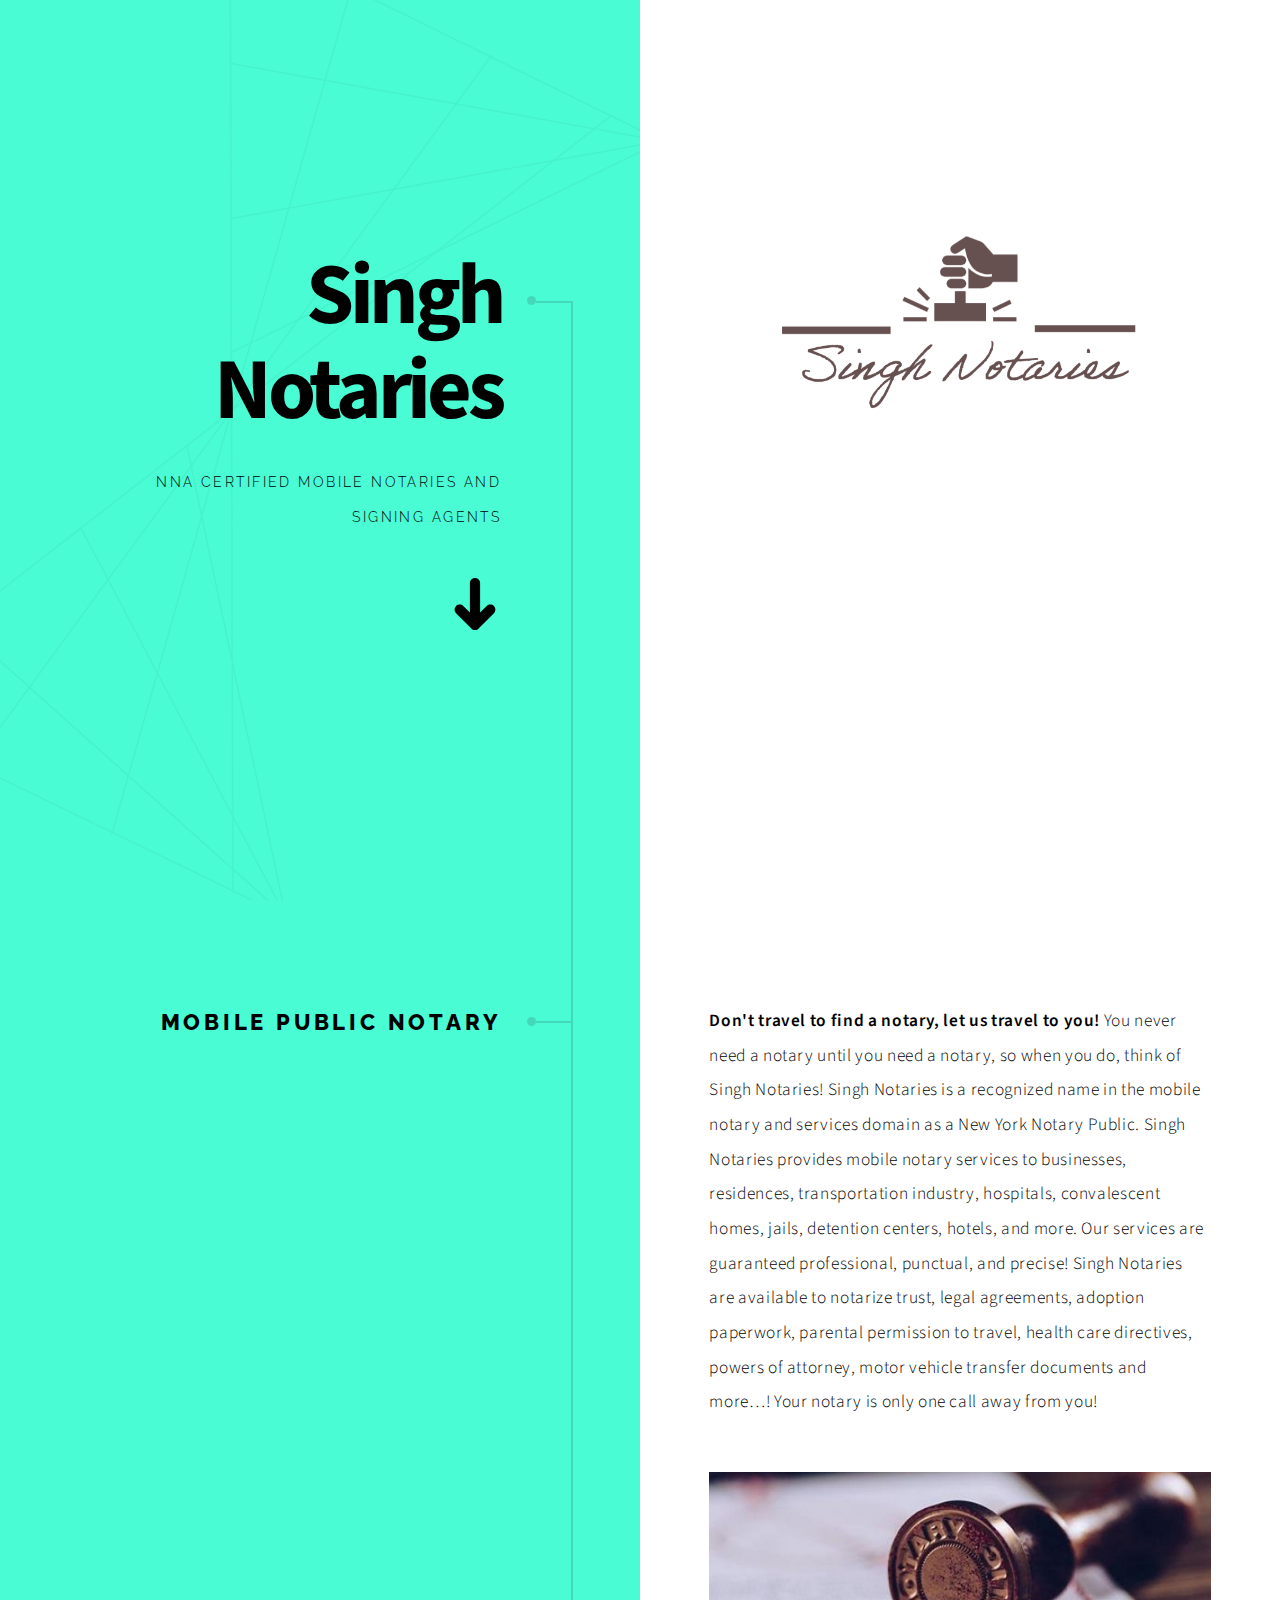
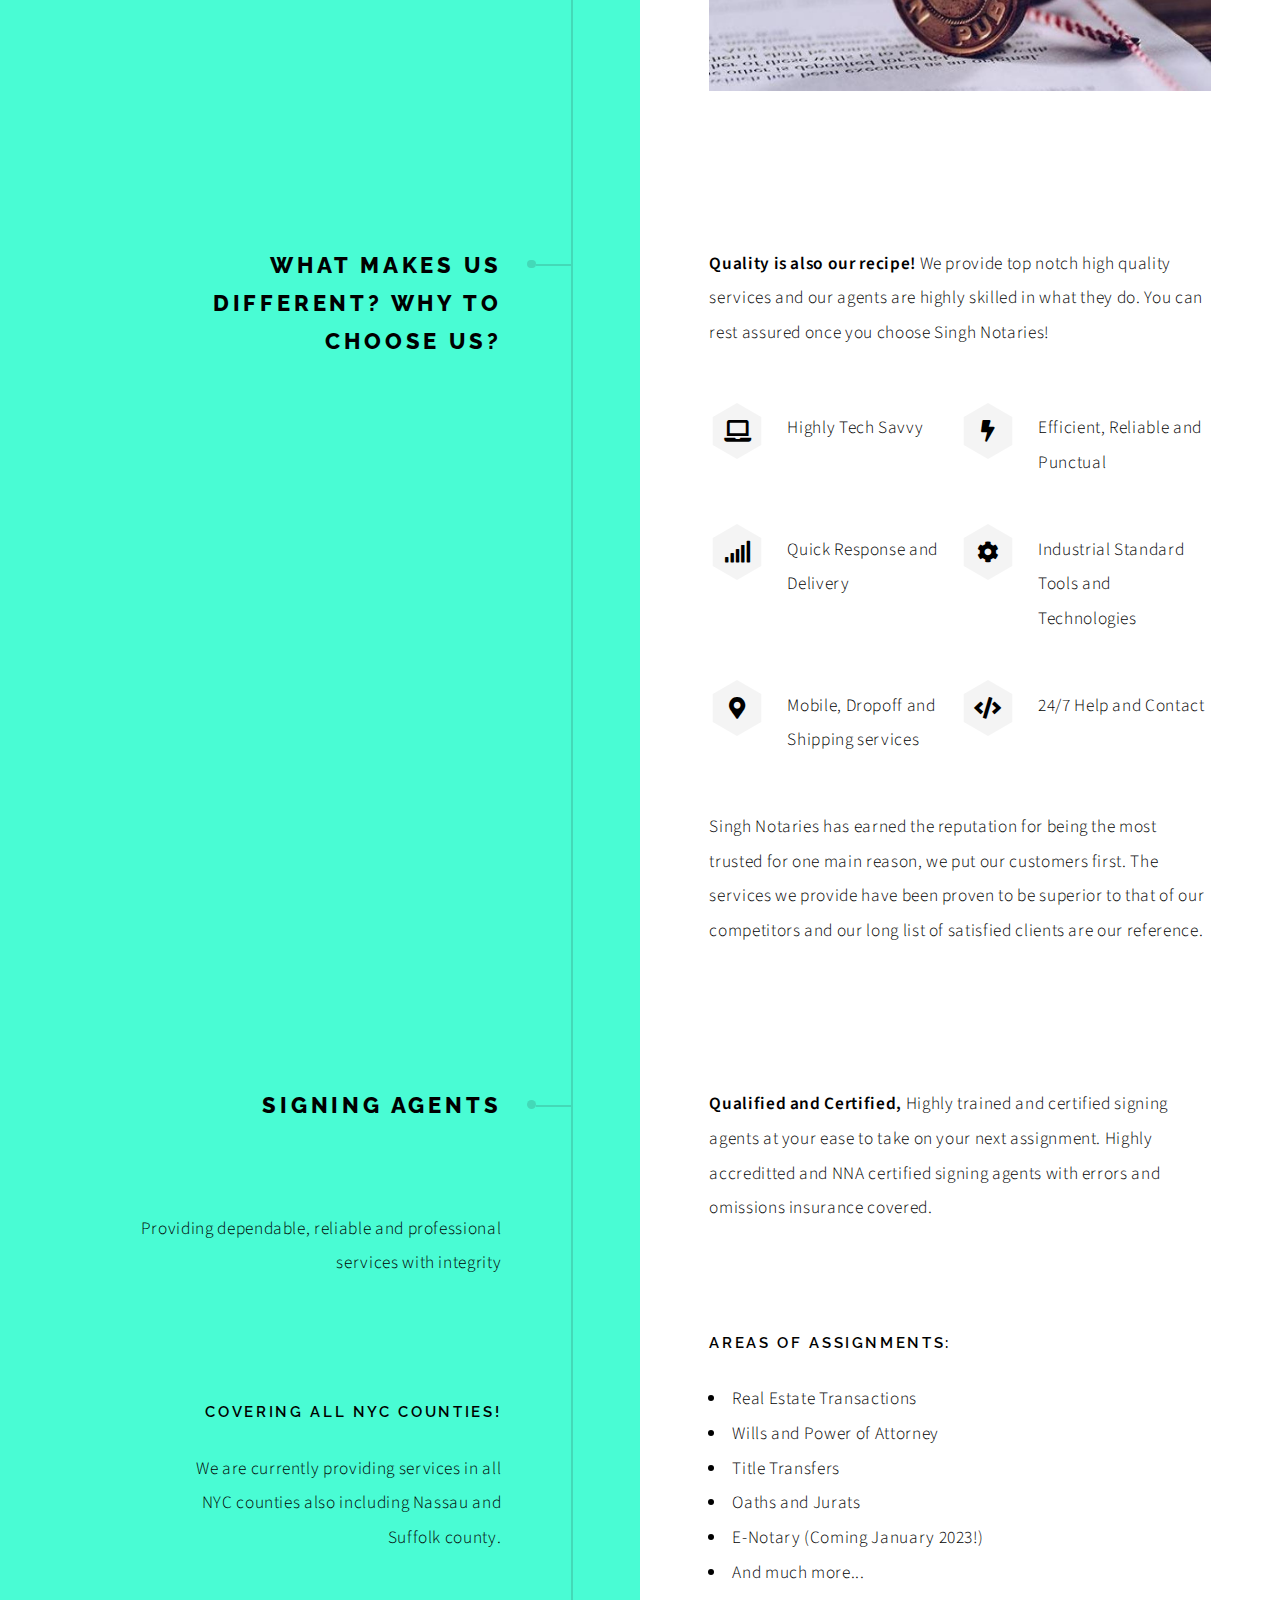
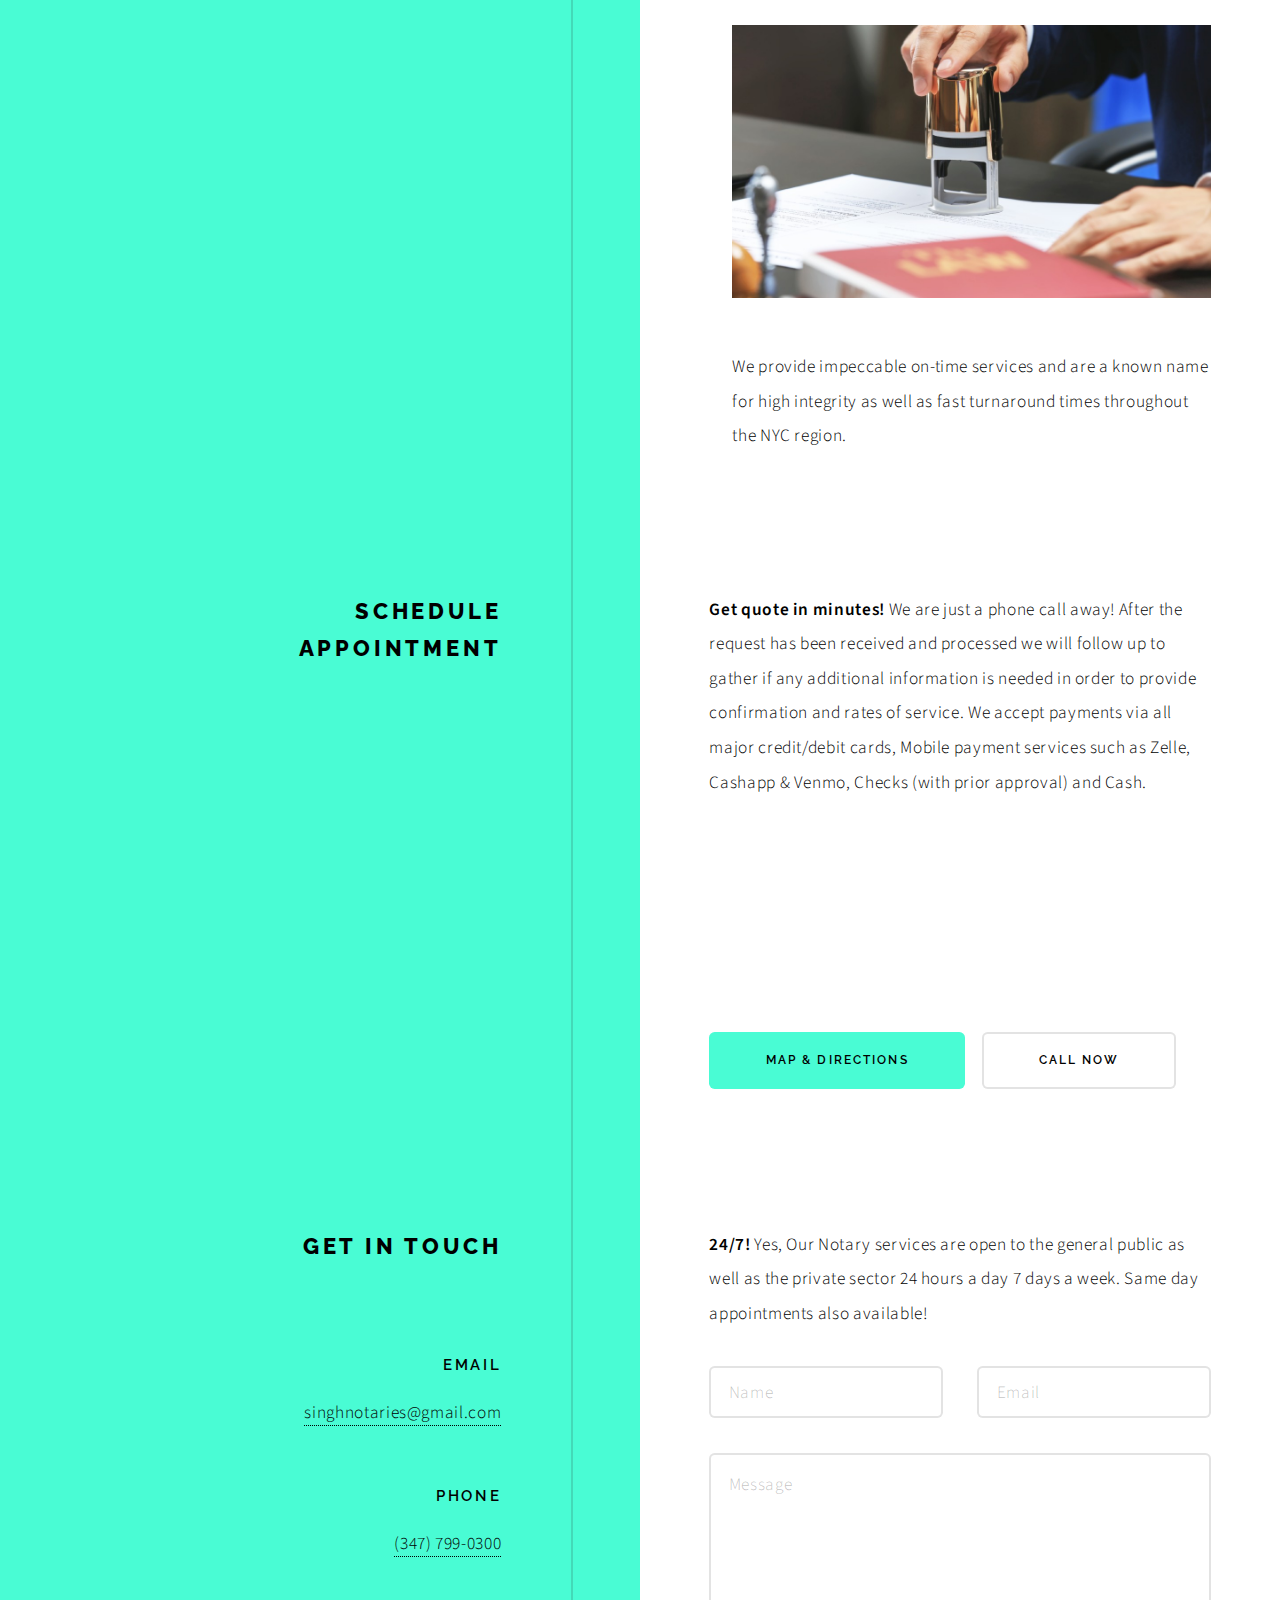
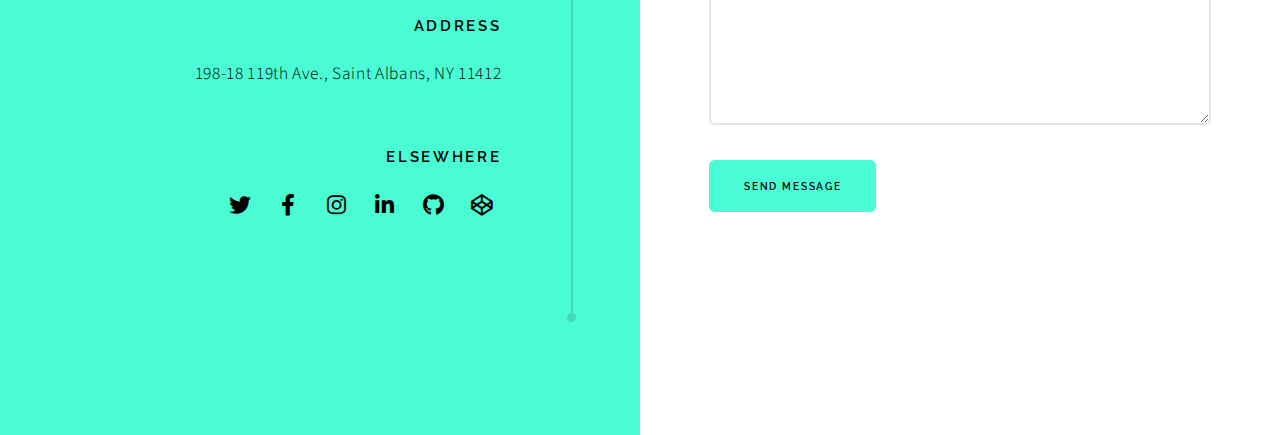
==== index.html @ 57cbc82f "initial commit" ====
<!DOCTYPE HTML>
<html>
	<head>
		<title>Singh Notaries</title>
		<meta charset="utf-8" />
		<meta name="viewport" content="width=device-width, initial-scale=1, user-scalable=no" />
		<meta name="description" content="" />
		<meta name="keywords" content="" />
		<link rel="stylesheet" href="assets/css/main.css" />
		<link rel="apple-touch-icon" sizes="180x180" href="/apple-touch-icon.png">
		<link rel="icon" type="image/png" sizes="32x32" href="/favicon-32x32.png">
		<link rel="icon" type="image/png" sizes="16x16" href="/favicon-16x16.png">
		<link rel="manifest" href="/site.webmanifest">
		<link rel="mask-icon" href="/safari-pinned-tab.svg" color="#5bbad5">
		<meta name="msapplication-TileColor" content="#da532c">
		<meta name="theme-color" content="#ffffff">
	</head>
	<body class="is-preload">

		<!-- Wrapper -->
			<div id="wrapper">

				<!-- Intro -->
					<section class="intro">
						<header>
							<h1>Singh Notaries</h1>
							<p>NNA Certified Mobile Notaries and Signing Agents </p>
							<ul class="actions">
								<li><a href="#first" class="arrow scrolly"><span class="label">Next</span></a></li>
							</ul>
						</header>
						<div class="content">
							<span class="image fill" data-position="center"  text-align: "center"><img src="images/SinghNotariesLogo.png" alt="" text-align: "center"/></span>
						</div>
					</section>



				<!-- Section -->
					<section id="first">
						<header>
							<h2>Mobile Public Notary</h2>
						</header>
						<div class="content">
							<p><strong>Don't travel to find a notary, let us travel to you!</strong> You never need a notary until you need a notary, so when you do, think of Singh Notaries! Singh Notaries is a recognized name in the mobile notary and services domain as a New York Notary Public. Singh Notaries provides mobile notary services to businesses, residences, transportation industry, hospitals, convalescent homes, jails, detention centers, hotels, and more. Our services are guaranteed professional, punctual, and precise! Singh Notaries are available to notarize trust, legal agreements, adoption paperwork, parental permission to travel, health care directives, powers of attorney, motor vehicle transfer documents and more…! Your notary is only one call away from you!</p>
							<span class="image main"><img src="images/notary1-544.jpeg" alt="" /></span>
						</div>
					</section>

				<!-- Section -->
					<section>
						<header>
							<h2>What makes us different? Why to choose us?</h2>
						</header>
						<div class="content">
							<p><strong>Quality is also our recipe!</strong> We provide top notch high quality services and our agents are highly skilled in what they do. You can rest assured once you choose Singh Notaries!</p>
							<ul class="feature-icons">
								<li class="icon solid fa-laptop">Highly Tech Savvy</li>
								<li class="icon solid fa-bolt">Efficient, Reliable and Punctual</li>
								<li class="icon solid fa-signal">Quick Response and Delivery</li>
								<li class="icon solid fa-cog">Industrial Standard Tools and Technologies</li>
								<li class="icon solid fa-map-marker-alt">Mobile, Dropoff and Shipping services</li>
								<li class="icon solid fa-code">24/7 Help and Contact</li>
							</ul>
							<p>Singh Notaries has earned the reputation for being the most trusted for one main reason, we put our customers first. The services we provide have been proven to be superior to that of our competitors and our long list of satisfied clients are our reference. </p>
						</div>
					</section>

				<!-- Section -->
					<section>
						<header>
							<h2>Signing Agents</h2>
							<p>Providing dependable, reliable and professional services with integrity</p>
						</header>
						<div class="content">
							<p><strong>Qualified and Certified,</strong> Highly trained and certified signing agents at your ease to take on your next assignment. Highly accreditted and NNA certified signing agents with errors and omissions insurance covered. </p>

							<!-- Section -->
								<section>
									<header>
										<br></br><h3>Covering all NYC counties!</h3>
										<p>We are currently providing services in all NYC counties also including Nassau and Suffolk county.</p>
									</header>
									<div class="content">
										<h3>Areas of Assignments:</h3>
										<ul class="feature-icons-2">
											<li>Real Estate Transactions</li>
											<li>Wills and Power of Attorney</li>
											<li>Title Transfers</li>
											<li>Oaths and Jurats</li>
											<li>E-Notary (Coming January 2023!)</li>
											<li>And much more...
												<br></br>

										<div class="content2">
											<span class="image main"><img src="images/gallery/Public-Notary-big-RS.jpeg" alt="" /></span>
										</div>
										<p>We provide impeccable on-time services and are a known name for high integrity as well as fast turnaround times throughout the NYC region.</p>
									</div>
								</section>

				<!-- Section -->
					<section>
						<header>
							<h2>Schedule Appointment</h2>
						</header>
						<div class="content">
							<p><strong>Get quote in minutes!</strong> We are just a phone call away! After the request has been received and processed we will follow up to gather if any additional information is needed in order to provide confirmation and rates of service.

We accept payments via all major credit/debit cards, Mobile payment services such as Zelle, Cashapp & Venmo, Checks (with prior approval) and Cash.</p>
							<p align="center"><iframe src="https://www.google.com/maps/embed?pb=!1m18!1m12!1m3!1d3025.2167075095076!2d-73.7521756!3d40.69122469999999!2m3!1f0!2f0!3f0!3m2!1i1024!2i768!4f13.1!3m3!1m2!1s0x89c26192474cca6f%3A0xccde32f27e536b59!2sSingh%20Notaries!5e0!3m2!1sen!2sus!4v1667708725770!5m2!1sen!2sus" width=”100%” height=”100%” align="center" frameborder=”0” style=”border:0” allowfullscreen></iframe>
							</p>
							<p align="center">
							<ul class="actions">
								<li><a href="https://goo.gl/maps/oek8ac8CtLbQjp1X6" class="button primary large">Map & Directions</a></li>
								<li><a href="tel:+1-347-799-0300" class="button large">Call Now</a></li>
							</ul>
							</p>
						</div>

					</section>


				<!-- Section -->
					<section>
						<header>
							<h2>Get in touch</h2>
						</header>
						<div class="content">
							<p><strong>24/7!</strong> Yes, Our Notary services are open to the general public as well as the private sector 24 hours a day 7 days a week. Same day appointments also available!</p>
							<form action="mailto:singhnotaries@gmail.com" method="post" enctype="text/plain">
								<div class="fields">
									<div class="field half">
										<input type="text" name="name" id="name" placeholder="Name" />
									</div>
									<div class="field half">
										<input type="email" name="email" id="email" placeholder="Email" />
									</div>
									<div class="field">
										<textarea name="message" id="message" placeholder="Message" rows="7"></textarea>
									</div>
								</div>
								<ul class="actions">
									<li><input type="submit" value="Send Message" class="button primary" /></li>
								</ul>
							</form>
						</div>
						<footer>
							<ul class="items">
								<li>
									<h3>Email</h3>
									<a href="#">singhnotaries@gmail.com</a>
								</li>
								<li>
									<h3>Phone</h3>
									<a href="#">(347) 799-0300</a>
								</li>
								<li>
									<h3>Address</h3>
									<span>198-18 119th Ave., Saint Albans, NY 11412</span>
								</li>
								<li>
									<h3>Elsewhere</h3>
									<ul class="icons">
										<li><a href="#" class="icon brands fa-twitter"><span class="label">Twitter</span></a></li>
										<li><a href="#" class="icon brands fa-facebook-f"><span class="label">Facebook</span></a></li>
										<li><a href="#" class="icon brands fa-instagram"><span class="label">Instagram</span></a></li>
										<li><a href="#" class="icon brands fa-linkedin-in"><span class="label">LinkedIn</span></a></li>
										<li><a href="#" class="icon brands fa-github"><span class="label">GitHub</span></a></li>
										<li><a href="#" class="icon brands fa-codepen"><span class="label">Codepen</span></a></li>
									</ul>
								</li>
							</ul>
						</footer>
					</section>

				<!-- Copyright -->
					<div class="copyright">&copy; Singh Notaries. All rights reserved. </div>

			</div>

		<!-- Scripts -->
			<script src="assets/js/jquery.min.js"></script>
			<script src="assets/js/jquery.scrolly.min.js"></script>
			<script src="assets/js/browser.min.js"></script>
			<script src="assets/js/breakpoints.min.js"></script>
			<script src="assets/js/util.js"></script>
			<script src="assets/js/main.js"></script>

	</body>
</html>
---- assets/css/main.css ----
@import url(fontawesome-all.min.css);
@import url("https://fonts.googleapis.com/css?family=Source+Sans+Pro:300,600,700,300i,600i,700i|Raleway:600,800");

/*
	Paradigm Shift by HTML5 UP
	html5up.net | @ajlkn
	Free for personal and commercial use under the CCA 3.0 license (html5up.net/license)
*/

html, body, div, span, applet, object,
iframe, h1, h2, h3, h4, h5, h6, p, blockquote,
pre, a, abbr, acronym, address, big, cite,
code, del, dfn, em, img, ins, kbd, q, s, samp,
small, strike, strong, sub, sup, tt, var, b,
u, i, center, dl, dt, dd, ol, ul, li, fieldset,
form, label, legend, table, caption, tbody,
tfoot, thead, tr, th, td, article, aside,
canvas, details, embed, figure, figcaption,
footer, header, hgroup, menu, nav, output, ruby,
section, summary, time, mark, audio, video {
	margin: 0;
	padding: 0;
	border: 0;
	font-size: 100%;
	font: inherit;
	vertical-align: baseline;}

article, aside, details, figcaption, figure,
footer, header, hgroup, menu, nav, section {
	display: block;}

body {
	line-height: 1;
}

ol, ul {
	list-style: none;
}

blockquote, q {
	quotes: none;
}

	blockquote:before, blockquote:after, q:before, q:after {
		content: '';
		content: none;
	}

table {
	border-collapse: collapse;
	border-spacing: 0;
}

body {
	-webkit-text-size-adjust: none;
}

mark {
	background-color: transparent;
	color: inherit;
}

input::-moz-focus-inner {
	border: 0;
	padding: 0;
}

input, select, textarea {
	-moz-appearance: none;
	-webkit-appearance: none;
	-ms-appearance: none;
	appearance: none;
}

/* Basic */

	@-ms-viewport {
		width: device-width;
	}

	body {
		-ms-overflow-style: scrollbar;
	}

	@media screen and (max-width: 480px) {

		html, body {
			min-width: 320px;
		}

	}

	html {
		box-sizing: border-box;
	}

	*, *:before, *:after {
		box-sizing: inherit;
	}

	html {
		overflow-x: hidden;
	}

	body {
		background: #ffffff;
		overflow-x: hidden;
	}

		body.is-preload *, body.is-preload *:before, body.is-preload *:after {
			-moz-animation: none !important;
			-webkit-animation: none !important;
			-ms-animation: none !important;
			animation: none !important;
			-moz-transition: none !important;
			-webkit-transition: none !important;
			-ms-transition: none !important;
			transition: none !important;
		}

/* Typography */

	html {
		font-size: 18pt;
	}

		@media screen and (max-width: 1920px) {

			html {
				font-size: 13pt;
			}

		}

		@media screen and (max-width: 1152px) {

			html {
				font-size: 14pt;
			}

		}

		@media screen and (max-width: 736px) {

			html {
				font-size: 12pt;
			}

		}

		@media screen and (max-width: 480px) {

			html {
				font-size: 11pt;
			}

		}

	body {
		background-color: #ffffff;
		color: #000000;
	}

	body, input, select, textarea {
		color: #000000;
		font-family: "Source Sans Pro", Helvetica, sans-serif;
		font-size: 1rem;
		font-weight: 300;
		letter-spacing: 0.0375em;
		line-height: 2;
	}

	a {
		-moz-transition: border-bottom-color 0.25s ease-in-out;
		-webkit-transition: border-bottom-color 0.25s ease-in-out;
		-ms-transition: border-bottom-color 0.25s ease-in-out;
		transition: border-bottom-color 0.25s ease-in-out;
		text-decoration: none;
		color: #000000;
		border-bottom: dotted 1px;
	}

		a:hover {
			text-decoration: none;
			border-bottom-color: transparent;
		}

	strong, b {
		font-weight: 600;
		color: #000000;
	}

	em, i {
		font-style: italic;
	}

	p {
		margin: 0 0 2rem 0;
	}

	h1, h2, h3, h4, h5, h6 {
		color: #000000;
		font-family: "Raleway", Helvetica, sans-serif;
		font-weight: 600;
		letter-spacing: 0.175em;
		line-height: 1.75;
		margin: 0 0 1.5rem 0;
		text-transform: uppercase;
	}

		h1 a, h2 a, h3 a, h4 a, h5 a, h6 a {
			color: inherit;
			text-decoration: none;
		}

	h1 {
		font-family: "Source Sans Pro", Helvetica, sans-serif;
		font-size: 5rem;
		font-weight: 700;
		letter-spacing: -0.05em;
		line-height: 1.1;
		margin: 0 0 1.5rem 0;
		text-transform: none;
	}

	h2 {
		font-size: 1.25rem;
		font-weight: 800;
		margin: 0 0 2rem 0;
	}

	h3 {
		font-size: 0.875rem;
	}

	h4 {
		font-size: 0.875rem;
	}

	h5 {
		font-size: 0.75rem;
	}

	h6 {
		font-size: 0.625rem;
	}

	@media screen and (max-width: 736px) {

		h1 {
			font-size: 4.5rem;
			line-height: 1.1;
		}

		h2 {
			font-size: 1.25rem;
			line-height: 1.7;
		}

		h3 {
			font-size: 0.9rem;
		}

		h4 {
			font-size: 0.75rem;
		}

		h5 {
			font-size: 0.675rem;
		}

	}

	@media screen and (max-width: 360px) {

		h1 {
			font-size: 3.75rem;
		}

		h2 {
			font-size: 1.125rem;
		}

		h3 {
			font-size: 0.8rem;
		}

		h4 {
			font-size: 0.675rem;
		}

		h5 {
			font-size: 0.675rem;
		}

	}

	sub {
		font-size: 0.8rem;
		position: relative;
		top: 0.5rem;
	}

	sup {
		font-size: 0.8rem;
		position: relative;
		top: -0.5rem;
	}

	blockquote {
		border-left: solid 0.5rem rgba(144, 144, 144, 0.25);
		font-style: italic;
		margin: 0 0 2rem 0;
		padding: 1rem 0 1rem 2rem;
	}

	code {
		background: rgba(144, 144, 144, 0.1);
		border-radius: 0.325rem;
		font-family: "Courier New", monospace;
		font-size: 0.9rem;
		margin: 0 0.25rem;
		padding: 0.25rem 0.65rem;
	}

	pre {
		-webkit-overflow-scrolling: touch;
		font-family: "Courier New", monospace;
		font-size: 0.9rem;
		margin: 0 0 2rem 0;
		width: 100%;
	}

		pre code {
			display: block;
			line-height: 1.75;
			padding: 1rem 1.5rem;
			overflow-x: auto;
		}

	hr {
		border: 0;
		border-bottom: solid 2px rgba(144, 144, 144, 0.25);
		margin: 3rem 0;
	}

		hr.major {
			margin: 5rem 0;
		}

		@media screen and (max-width: 736px) {

			hr.major {
				margin: 3rem 0;
			}

		}

/* Row */

	.row {
		display: flex;
		flex-wrap: wrap;
		box-sizing: border-box;
		align-items: stretch;
	}

		.row > * {
			box-sizing: border-box;
		}

		.row.gtr-uniform > * > :last-child {
			margin-bottom: 0;
		}

		.row.aln-left {
			justify-content: flex-start;
		}

		.row.aln-center {
			justify-content: center;
		}

		.row.aln-right {
			justify-content: flex-end;
		}

		.row.aln-top {
			align-items: flex-start;
		}

		.row.aln-middle {
			align-items: center;
		}

		.row.aln-bottom {
			align-items: flex-end;
		}

		.row > .imp {
			order: -1;
		}

		.row > .col-1 {
			width: 8.33333%;
		}

		.row > .off-1 {
			margin-left: 8.33333%;
		}

		.row > .col-2 {
			width: 16.66667%;
		}

		.row > .off-2 {
			margin-left: 16.66667%;
		}

		.row > .col-3 {
			width: 25%;
		}

		.row > .off-3 {
			margin-left: 25%;
		}

		.row > .col-4 {
			width: 33.33333%;
		}

		.row > .off-4 {
			margin-left: 33.33333%;
		}

		.row > .col-5 {
			width: 41.66667%;
		}

		.row > .off-5 {
			margin-left: 41.66667%;
		}

		.row > .col-6 {
			width: 50%;
		}

		.row > .off-6 {
			margin-left: 50%;
		}

		.row > .col-7 {
			width: 58.33333%;
		}

		.row > .off-7 {
			margin-left: 58.33333%;
		}

		.row > .col-8 {
			width: 66.66667%;
		}

		.row > .off-8 {
			margin-left: 66.66667%;
		}

		.row > .col-9 {
			width: 75%;
		}

		.row > .off-9 {
			margin-left: 75%;
		}

		.row > .col-10 {
			width: 83.33333%;
		}

		.row > .off-10 {
			margin-left: 83.33333%;
		}

		.row > .col-11 {
			width: 91.66667%;
		}

		.row > .off-11 {
			margin-left: 91.66667%;
		}

		.row > .col-12 {
			width: 100%;
		}

		.row > .off-12 {
			margin-left: 100%;
		}

		.row.gtr-0 {
			margin-top: 0;
			margin-left: 0rem;
		}

			.row.gtr-0 > * {
				padding: 0 0 0 0rem;
			}

			.row.gtr-0.gtr-uniform {
				margin-top: 0rem;
			}

				.row.gtr-0.gtr-uniform > * {
					padding-top: 0rem;
				}

		.row.gtr-25 {
			margin-top: 0;
			margin-left: -0.5rem;
		}

			.row.gtr-25 > * {
				padding: 0 0 0 0.5rem;
			}

			.row.gtr-25.gtr-uniform {
				margin-top: -0.5rem;
			}

				.row.gtr-25.gtr-uniform > * {
					padding-top: 0.5rem;
				}

		.row.gtr-50 {
			margin-top: 0;
			margin-left: -1rem;
		}

			.row.gtr-50 > * {
				padding: 0 0 0 1rem;
			}

			.row.gtr-50.gtr-uniform {
				margin-top: -1rem;
			}

				.row.gtr-50.gtr-uniform > * {
					padding-top: 1rem;
				}

		.row {
			margin-top: 0;
			margin-left: -2rem;
		}

			.row > * {
				padding: 0 0 0 2rem;
			}

			.row.gtr-uniform {
				margin-top: -2rem;
			}

				.row.gtr-uniform > * {
					padding-top: 2rem;
				}

		.row.gtr-150 {
			margin-top: 0;
			margin-left: -3rem;
		}

			.row.gtr-150 > * {
				padding: 0 0 0 3rem;
			}

			.row.gtr-150.gtr-uniform {
				margin-top: -3rem;
			}

				.row.gtr-150.gtr-uniform > * {
					padding-top: 3rem;
				}

		.row.gtr-200 {
			margin-top: 0;
			margin-left: -4rem;
		}

			.row.gtr-200 > * {
				padding: 0 0 0 4rem;
			}

			.row.gtr-200.gtr-uniform {
				margin-top: -4rem;
			}

				.row.gtr-200.gtr-uniform > * {
					padding-top: 4rem;
				}

		@media screen and (max-width: 1920px) {

			.row {
				display: flex;
				flex-wrap: wrap;
				box-sizing: border-box;
				align-items: stretch;
			}

				.row > * {
					box-sizing: border-box;
				}

				.row.gtr-uniform > * > :last-child {
					margin-bottom: 0;
				}

				.row.aln-left {
					justify-content: flex-start;
				}

				.row.aln-center {
					justify-content: center;
				}

				.row.aln-right {
					justify-content: flex-end;
				}

				.row.aln-top {
					align-items: flex-start;
				}

				.row.aln-middle {
					align-items: center;
				}

				.row.aln-bottom {
					align-items: flex-end;
				}

				.row > .imp-xlarge {
					order: -1;
				}

				.row > .col-1-xlarge {
					width: 8.33333%;
				}

				.row > .off-1-xlarge {
					margin-left: 8.33333%;
				}

				.row > .col-2-xlarge {
					width: 16.66667%;
				}

				.row > .off-2-xlarge {
					margin-left: 16.66667%;
				}

				.row > .col-3-xlarge {
					width: 25%;
				}

				.row > .off-3-xlarge {
					margin-left: 25%;
				}

				.row > .col-4-xlarge {
					width: 33.33333%;
				}

				.row > .off-4-xlarge {
					margin-left: 33.33333%;
				}

				.row > .col-5-xlarge {
					width: 41.66667%;
				}

				.row > .off-5-xlarge {
					margin-left: 41.66667%;
				}

				.row > .col-6-xlarge {
					width: 50%;
				}

				.row > .off-6-xlarge {
					margin-left: 50%;
				}

				.row > .col-7-xlarge {
					width: 58.33333%;
				}

				.row > .off-7-xlarge {
					margin-left: 58.33333%;
				}

				.row > .col-8-xlarge {
					width: 66.66667%;
				}

				.row > .off-8-xlarge {
					margin-left: 66.66667%;
				}

				.row > .col-9-xlarge {
					width: 75%;
				}

				.row > .off-9-xlarge {
					margin-left: 75%;
				}

				.row > .col-10-xlarge {
					width: 83.33333%;
				}

				.row > .off-10-xlarge {
					margin-left: 83.33333%;
				}

				.row > .col-11-xlarge {
					width: 91.66667%;
				}

				.row > .off-11-xlarge {
					margin-left: 91.66667%;
				}

				.row > .col-12-xlarge {
					width: 100%;
				}

				.row > .off-12-xlarge {
					margin-left: 100%;
				}

				.row.gtr-0 {
					margin-top: 0;
					margin-left: 0rem;
				}

					.row.gtr-0 > * {
						padding: 0 0 0 0rem;
					}

					.row.gtr-0.gtr-uniform {
						margin-top: 0rem;
					}

						.row.gtr-0.gtr-uniform > * {
							padding-top: 0rem;
						}

				.row.gtr-25 {
					margin-top: 0;
					margin-left: -0.5rem;
				}

					.row.gtr-25 > * {
						padding: 0 0 0 0.5rem;
					}

					.row.gtr-25.gtr-uniform {
						margin-top: -0.5rem;
					}

						.row.gtr-25.gtr-uniform > * {
							padding-top: 0.5rem;
						}

				.row.gtr-50 {
					margin-top: 0;
					margin-left: -1rem;
				}

					.row.gtr-50 > * {
						padding: 0 0 0 1rem;
					}

					.row.gtr-50.gtr-uniform {
						margin-top: -1rem;
					}

						.row.gtr-50.gtr-uniform > * {
							padding-top: 1rem;
						}

				.row {
					margin-top: 0;
					margin-left: -2rem;
				}

					.row > * {
						padding: 0 0 0 2rem;
					}

					.row.gtr-uniform {
						margin-top: -2rem;
					}

						.row.gtr-uniform > * {
							padding-top: 2rem;
						}

				.row.gtr-150 {
					margin-top: 0;
					margin-left: -3rem;
				}

					.row.gtr-150 > * {
						padding: 0 0 0 3rem;
					}

					.row.gtr-150.gtr-uniform {
						margin-top: -3rem;
					}

						.row.gtr-150.gtr-uniform > * {
							padding-top: 3rem;
						}

				.row.gtr-200 {
					margin-top: 0;
					margin-left: -4rem;
				}

					.row.gtr-200 > * {
						padding: 0 0 0 4rem;
					}

					.row.gtr-200.gtr-uniform {
						margin-top: -4rem;
					}

						.row.gtr-200.gtr-uniform > * {
							padding-top: 4rem;
						}

		}

		@media screen and (max-width: 1280px) {

			.row {
				display: flex;
				flex-wrap: wrap;
				box-sizing: border-box;
				align-items: stretch;
			}

				.row > * {
					box-sizing: border-box;
				}

				.row.gtr-uniform > * > :last-child {
					margin-bottom: 0;
				}

				.row.aln-left {
					justify-content: flex-start;
				}

				.row.aln-center {
					justify-content: center;
				}

				.row.aln-right {
					justify-content: flex-end;
				}

				.row.aln-top {
					align-items: flex-start;
				}

				.row.aln-middle {
					align-items: center;
				}

				.row.aln-bottom {
					align-items: flex-end;
				}

				.row > .imp-large {
					order: -1;
				}

				.row > .col-1-large {
					width: 8.33333%;
				}

				.row > .off-1-large {
					margin-left: 8.33333%;
				}

				.row > .col-2-large {
					width: 16.66667%;
				}

				.row > .off-2-large {
					margin-left: 16.66667%;
				}

				.row > .col-3-large {
					width: 25%;
				}

				.row > .off-3-large {
					margin-left: 25%;
				}

				.row > .col-4-large {
					width: 33.33333%;
				}

				.row > .off-4-large {
					margin-left: 33.33333%;
				}

				.row > .col-5-large {
					width: 41.66667%;
				}

				.row > .off-5-large {
					margin-left: 41.66667%;
				}

				.row > .col-6-large {
					width: 50%;
				}

				.row > .off-6-large {
					margin-left: 50%;
				}

				.row > .col-7-large {
					width: 58.33333%;
				}

				.row > .off-7-large {
					margin-left: 58.33333%;
				}

				.row > .col-8-large {
					width: 66.66667%;
				}

				.row > .off-8-large {
					margin-left: 66.66667%;
				}

				.row > .col-9-large {
					width: 75%;
				}

				.row > .off-9-large {
					margin-left: 75%;
				}

				.row > .col-10-large {
					width: 83.33333%;
				}

				.row > .off-10-large {
					margin-left: 83.33333%;
				}

				.row > .col-11-large {
					width: 91.66667%;
				}

				.row > .off-11-large {
					margin-left: 91.66667%;
				}

				.row > .col-12-large {
					width: 100%;
				}

				.row > .off-12-large {
					margin-left: 100%;
				}

				.row.gtr-0 {
					margin-top: 0;
					margin-left: 0rem;
				}

					.row.gtr-0 > * {
						padding: 0 0 0 0rem;
					}

					.row.gtr-0.gtr-uniform {
						margin-top: 0rem;
					}

						.row.gtr-0.gtr-uniform > * {
							padding-top: 0rem;
						}

				.row.gtr-25 {
					margin-top: 0;
					margin-left: -0.375rem;
				}

					.row.gtr-25 > * {
						padding: 0 0 0 0.375rem;
					}

					.row.gtr-25.gtr-uniform {
						margin-top: -0.375rem;
					}

						.row.gtr-25.gtr-uniform > * {
							padding-top: 0.375rem;
						}

				.row.gtr-50 {
					margin-top: 0;
					margin-left: -0.75rem;
				}

					.row.gtr-50 > * {
						padding: 0 0 0 0.75rem;
					}

					.row.gtr-50.gtr-uniform {
						margin-top: -0.75rem;
					}

						.row.gtr-50.gtr-uniform > * {
							padding-top: 0.75rem;
						}

				.row {
					margin-top: 0;
					margin-left: -1.5rem;
				}

					.row > * {
						padding: 0 0 0 1.5rem;
					}

					.row.gtr-uniform {
						margin-top: -1.5rem;
					}

						.row.gtr-uniform > * {
							padding-top: 1.5rem;
						}

				.row.gtr-150 {
					margin-top: 0;
					margin-left: -2.25rem;
				}

					.row.gtr-150 > * {
						padding: 0 0 0 2.25rem;
					}

					.row.gtr-150.gtr-uniform {
						margin-top: -2.25rem;
					}

						.row.gtr-150.gtr-uniform > * {
							padding-top: 2.25rem;
						}

				.row.gtr-200 {
					margin-top: 0;
					margin-left: -3rem;
				}

					.row.gtr-200 > * {
						padding: 0 0 0 3rem;
					}

					.row.gtr-200.gtr-uniform {
						margin-top: -3rem;
					}

						.row.gtr-200.gtr-uniform > * {
							padding-top: 3rem;
						}

		}

		@media screen and (max-width: 1152px) {

			.row {
				display: flex;
				flex-wrap: wrap;
				box-sizing: border-box;
				align-items: stretch;
			}

				.row > * {
					box-sizing: border-box;
				}

				.row.gtr-uniform > * > :last-child {
					margin-bottom: 0;
				}

				.row.aln-left {
					justify-content: flex-start;
				}

				.row.aln-center {
					justify-content: center;
				}

				.row.aln-right {
					justify-content: flex-end;
				}

				.row.aln-top {
					align-items: flex-start;
				}

				.row.aln-middle {
					align-items: center;
				}

				.row.aln-bottom {
					align-items: flex-end;
				}

				.row > .imp-medium {
					order: -1;
				}

				.row > .col-1-medium {
					width: 8.33333%;
				}

				.row > .off-1-medium {
					margin-left: 8.33333%;
				}

				.row > .col-2-medium {
					width: 16.66667%;
				}

				.row > .off-2-medium {
					margin-left: 16.66667%;
				}

				.row > .col-3-medium {
					width: 25%;
				}

				.row > .off-3-medium {
					margin-left: 25%;
				}

				.row > .col-4-medium {
					width: 33.33333%;
				}

				.row > .off-4-medium {
					margin-left: 33.33333%;
				}

				.row > .col-5-medium {
					width: 41.66667%;
				}

				.row > .off-5-medium {
					margin-left: 41.66667%;
				}

				.row > .col-6-medium {
					width: 50%;
				}

				.row > .off-6-medium {
					margin-left: 50%;
				}

				.row > .col-7-medium {
					width: 58.33333%;
				}

				.row > .off-7-medium {
					margin-left: 58.33333%;
				}

				.row > .col-8-medium {
					width: 66.66667%;
				}

				.row > .off-8-medium {
					margin-left: 66.66667%;
				}

				.row > .col-9-medium {
					width: 75%;
				}

				.row > .off-9-medium {
					margin-left: 75%;
				}

				.row > .col-10-medium {
					width: 83.33333%;
				}

				.row > .off-10-medium {
					margin-left: 83.33333%;
				}

				.row > .col-11-medium {
					width: 91.66667%;
				}

				.row > .off-11-medium {
					margin-left: 91.66667%;
				}

				.row > .col-12-medium {
					width: 100%;
				}

				.row > .off-12-medium {
					margin-left: 100%;
				}

				.row.gtr-0 {
					margin-top: 0;
					margin-left: 0rem;
				}

					.row.gtr-0 > * {
						padding: 0 0 0 0rem;
					}

					.row.gtr-0.gtr-uniform {
						margin-top: 0rem;
					}

						.row.gtr-0.gtr-uniform > * {
							padding-top: 0rem;
						}

				.row.gtr-25 {
					margin-top: 0;
					margin-left: -0.375rem;
				}

					.row.gtr-25 > * {
						padding: 0 0 0 0.375rem;
					}

					.row.gtr-25.gtr-uniform {
						margin-top: -0.375rem;
					}

						.row.gtr-25.gtr-uniform > * {
							padding-top: 0.375rem;
						}

				.row.gtr-50 {
					margin-top: 0;
					margin-left: -0.75rem;
				}

					.row.gtr-50 > * {
						padding: 0 0 0 0.75rem;
					}

					.row.gtr-50.gtr-uniform {
						margin-top: -0.75rem;
					}

						.row.gtr-50.gtr-uniform > * {
							padding-top: 0.75rem;
						}

				.row {
					margin-top: 0;
					margin-left: -1.5rem;
				}

					.row > * {
						padding: 0 0 0 1.5rem;
					}

					.row.gtr-uniform {
						margin-top: -1.5rem;
					}

						.row.gtr-uniform > * {
							padding-top: 1.5rem;
						}

				.row.gtr-150 {
					margin-top: 0;
					margin-left: -2.25rem;
				}

					.row.gtr-150 > * {
						padding: 0 0 0 2.25rem;
					}

					.row.gtr-150.gtr-uniform {
						margin-top: -2.25rem;
					}

						.row.gtr-150.gtr-uniform > * {
							padding-top: 2.25rem;
						}

				.row.gtr-200 {
					margin-top: 0;
					margin-left: -3rem;
				}

					.row.gtr-200 > * {
						padding: 0 0 0 3rem;
					}

					.row.gtr-200.gtr-uniform {
						margin-top: -3rem;
					}

						.row.gtr-200.gtr-uniform > * {
							padding-top: 3rem;
						}

		}

		@media screen and (max-width: 736px) {

			.row {
				display: flex;
				flex-wrap: wrap;
				box-sizing: border-box;
				align-items: stretch;
			}

				.row > * {
					box-sizing: border-box;
				}

				.row.gtr-uniform > * > :last-child {
					margin-bottom: 0;
				}

				.row.aln-left {
					justify-content: flex-start;
				}

				.row.aln-center {
					justify-content: center;
				}

				.row.aln-right {
					justify-content: flex-end;
				}

				.row.aln-top {
					align-items: flex-start;
				}

				.row.aln-middle {
					align-items: center;
				}

				.row.aln-bottom {
					align-items: flex-end;
				}

				.row > .imp-small {
					order: -1;
				}

				.row > .col-1-small {
					width: 8.33333%;
				}

				.row > .off-1-small {
					margin-left: 8.33333%;
				}

				.row > .col-2-small {
					width: 16.66667%;
				}

				.row > .off-2-small {
					margin-left: 16.66667%;
				}

				.row > .col-3-small {
					width: 25%;
				}

				.row > .off-3-small {
					margin-left: 25%;
				}

				.row > .col-4-small {
					width: 33.33333%;
				}

				.row > .off-4-small {
					margin-left: 33.33333%;
				}

				.row > .col-5-small {
					width: 41.66667%;
				}

				.row > .off-5-small {
					margin-left: 41.66667%;
				}

				.row > .col-6-small {
					width: 50%;
				}

				.row > .off-6-small {
					margin-left: 50%;
				}

				.row > .col-7-small {
					width: 58.33333%;
				}

				.row > .off-7-small {
					margin-left: 58.33333%;
				}

				.row > .col-8-small {
					width: 66.66667%;
				}

				.row > .off-8-small {
					margin-left: 66.66667%;
				}

				.row > .col-9-small {
					width: 75%;
				}

				.row > .off-9-small {
					margin-left: 75%;
				}

				.row > .col-10-small {
					width: 83.33333%;
				}

				.row > .off-10-small {
					margin-left: 83.33333%;
				}

				.row > .col-11-small {
					width: 91.66667%;
				}

				.row > .off-11-small {
					margin-left: 91.66667%;
				}

				.row > .col-12-small {
					width: 100%;
				}

				.row > .off-12-small {
					margin-left: 100%;
				}

				.row.gtr-0 {
					margin-top: 0;
					margin-left: 0rem;
				}

					.row.gtr-0 > * {
						padding: 0 0 0 0rem;
					}

					.row.gtr-0.gtr-uniform {
						margin-top: 0rem;
					}

						.row.gtr-0.gtr-uniform > * {
							padding-top: 0rem;
						}

				.row.gtr-25 {
					margin-top: 0;
					margin-left: -0.3125rem;
				}

					.row.gtr-25 > * {
						padding: 0 0 0 0.3125rem;
					}

					.row.gtr-25.gtr-uniform {
						margin-top: -0.3125rem;
					}

						.row.gtr-25.gtr-uniform > * {
							padding-top: 0.3125rem;
						}

				.row.gtr-50 {
					margin-top: 0;
					margin-left: -0.625rem;
				}

					.row.gtr-50 > * {
						padding: 0 0 0 0.625rem;
					}

					.row.gtr-50.gtr-uniform {
						margin-top: -0.625rem;
					}

						.row.gtr-50.gtr-uniform > * {
							padding-top: 0.625rem;
						}

				.row {
					margin-top: 0;
					margin-left: -1.25rem;
				}

					.row > * {
						padding: 0 0 0 1.25rem;
					}

					.row.gtr-uniform {
						margin-top: -1.25rem;
					}

						.row.gtr-uniform > * {
							padding-top: 1.25rem;
						}

				.row.gtr-150 {
					margin-top: 0;
					margin-left: -1.875rem;
				}

					.row.gtr-150 > * {
						padding: 0 0 0 1.875rem;
					}

					.row.gtr-150.gtr-uniform {
						margin-top: -1.875rem;
					}

						.row.gtr-150.gtr-uniform > * {
							padding-top: 1.875rem;
						}

				.row.gtr-200 {
					margin-top: 0;
					margin-left: -2.5rem;
				}

					.row.gtr-200 > * {
						padding: 0 0 0 2.5rem;
					}

					.row.gtr-200.gtr-uniform {
						margin-top: -2.5rem;
					}

						.row.gtr-200.gtr-uniform > * {
							padding-top: 2.5rem;
						}

		}

		@media screen and (max-width: 480px) {

			.row {
				display: flex;
				flex-wrap: wrap;
				box-sizing: border-box;
				align-items: stretch;
			}

				.row > * {
					box-sizing: border-box;
				}

				.row.gtr-uniform > * > :last-child {
					margin-bottom: 0;
				}

				.row.aln-left {
					justify-content: flex-start;
				}

				.row.aln-center {
					justify-content: center;
				}

				.row.aln-right {
					justify-content: flex-end;
				}

				.row.aln-top {
					align-items: flex-start;
				}

				.row.aln-middle {
					align-items: center;
				}

				.row.aln-bottom {
					align-items: flex-end;
				}

				.row > .imp-xsmall {
					order: -1;
				}

				.row > .col-1-xsmall {
					width: 8.33333%;
				}

				.row > .off-1-xsmall {
					margin-left: 8.33333%;
				}

				.row > .col-2-xsmall {
					width: 16.66667%;
				}

				.row > .off-2-xsmall {
					margin-left: 16.66667%;
				}

				.row > .col-3-xsmall {
					width: 25%;
				}

				.row > .off-3-xsmall {
					margin-left: 25%;
				}

				.row > .col-4-xsmall {
					width: 33.33333%;
				}

				.row > .off-4-xsmall {
					margin-left: 33.33333%;
				}

				.row > .col-5-xsmall {
					width: 41.66667%;
				}

				.row > .off-5-xsmall {
					margin-left: 41.66667%;
				}

				.row > .col-6-xsmall {
					width: 50%;
				}

				.row > .off-6-xsmall {
					margin-left: 50%;
				}

				.row > .col-7-xsmall {
					width: 58.33333%;
				}

				.row > .off-7-xsmall {
					margin-left: 58.33333%;
				}

				.row > .col-8-xsmall {
					width: 66.66667%;
				}

				.row > .off-8-xsmall {
					margin-left: 66.66667%;
				}

				.row > .col-9-xsmall {
					width: 75%;
				}

				.row > .off-9-xsmall {
					margin-left: 75%;
				}

				.row > .col-10-xsmall {
					width: 83.33333%;
				}

				.row > .off-10-xsmall {
					margin-left: 83.33333%;
				}

				.row > .col-11-xsmall {
					width: 91.66667%;
				}

				.row > .off-11-xsmall {
					margin-left: 91.66667%;
				}

				.row > .col-12-xsmall {
					width: 100%;
				}

				.row > .off-12-xsmall {
					margin-left: 100%;
				}

				.row.gtr-0 {
					margin-top: 0;
					margin-left: 0rem;
				}

					.row.gtr-0 > * {
						padding: 0 0 0 0rem;
					}

					.row.gtr-0.gtr-uniform {
						margin-top: 0rem;
					}

						.row.gtr-0.gtr-uniform > * {
							padding-top: 0rem;
						}

				.row.gtr-25 {
					margin-top: 0;
					margin-left: -0.3125rem;
				}

					.row.gtr-25 > * {
						padding: 0 0 0 0.3125rem;
					}

					.row.gtr-25.gtr-uniform {
						margin-top: -0.3125rem;
					}

						.row.gtr-25.gtr-uniform > * {
							padding-top: 0.3125rem;
						}

				.row.gtr-50 {
					margin-top: 0;
					margin-left: -0.625rem;
				}

					.row.gtr-50 > * {
						padding: 0 0 0 0.625rem;
					}

					.row.gtr-50.gtr-uniform {
						margin-top: -0.625rem;
					}

						.row.gtr-50.gtr-uniform > * {
							padding-top: 0.625rem;
						}

				.row {
					margin-top: 0;
					margin-left: -1.25rem;
				}

					.row > * {
						padding: 0 0 0 1.25rem;
					}

					.row.gtr-uniform {
						margin-top: -1.25rem;
					}

						.row.gtr-uniform > * {
							padding-top: 1.25rem;
						}

				.row.gtr-150 {
					margin-top: 0;
					margin-left: -1.875rem;
				}

					.row.gtr-150 > * {
						padding: 0 0 0 1.875rem;
					}

					.row.gtr-150.gtr-uniform {
						margin-top: -1.875rem;
					}

						.row.gtr-150.gtr-uniform > * {
							padding-top: 1.875rem;
						}

				.row.gtr-200 {
					margin-top: 0;
					margin-left: -2.5rem;
				}

					.row.gtr-200 > * {
						padding: 0 0 0 2.5rem;
					}

					.row.gtr-200.gtr-uniform {
						margin-top: -2.5rem;
					}

						.row.gtr-200.gtr-uniform > * {
							padding-top: 2.5rem;
						}

		}

/* Box */

	.box {
		border: solid 2px rgba(144, 144, 144, 0.25);
		border-radius: 0.325rem;
		margin-bottom: 2rem;
		padding: 1.5rem;
	}

		.box > :last-child {
			margin-bottom: 0;
		}

		.box.alt {
			border: 0;
			border-radius: 0;
			padding: 0;
		}

/* Button */

	input[type="submit"],
	input[type="reset"],
	input[type="button"],
	button,
	.button {
		-moz-appearance: none;
		-webkit-appearance: none;
		-ms-appearance: none;
		appearance: none;
		-moz-transition: background-color 0.25s ease-in-out, box-shadow 0.25s ease-in-out, color 0.25s ease-in-out;
		-webkit-transition: background-color 0.25s ease-in-out, box-shadow 0.25s ease-in-out, color 0.25s ease-in-out;
		-ms-transition: background-color 0.25s ease-in-out, box-shadow 0.25s ease-in-out, color 0.25s ease-in-out;
		transition: background-color 0.25s ease-in-out, box-shadow 0.25s ease-in-out, color 0.25s ease-in-out;
		background-color: transparent;
		border-radius: 0.325rem;
		border: 0;
		box-shadow: inset 0 0 0 2px rgba(144, 144, 144, 0.25);
		color: #000000 !important;
		cursor: pointer;
		display: inline-block;
		font-family: "Raleway", Helvetica, sans-serif;
		font-size: 0.6rem;
		font-weight: 600;
		height: 3rem;
		letter-spacing: 0.175em;
		line-height: 3rem;
		padding: 0 2rem;
		text-align: center;
		text-decoration: none;
		text-transform: uppercase;
		white-space: nowrap;
	}

		input[type="submit"]:hover,
		input[type="reset"]:hover,
		input[type="button"]:hover,
		button:hover,
		.button:hover {
			box-shadow: inset 0 0 0 2px #2ee4bb;
			color: #2ee4bb !important;
		}

		input[type="submit"]:active,
		input[type="reset"]:active,
		input[type="button"]:active,
		button:active,
		.button:active {
			background-color: rgba(73, 252, 212, 0.25);
			box-shadow: inset 0 0 0 2px #2ee4bb;
			color: #2ee4bb !important;
		}

		input[type="submit"].small,
		input[type="reset"].small,
		input[type="button"].small,
		button.small,
		.button.small {
			font-size: 0.5rem;
			height: 2.25rem;
			line-height: 2.25rem;
			padding: 0 1.25rem;
		}

		input[type="submit"].large,
		input[type="reset"].large,
		input[type="button"].large,
		button.large,
		.button.large {
			font-size: 0.7rem;
			height: 3.2625rem;
			line-height: 3.2625rem;
			padding: 0 3.25rem;
		}

		input[type="submit"].wide,
		input[type="reset"].wide,
		input[type="button"].wide,
		button.wide,
		.button.wide {
			min-width: 13rem;
		}

		input[type="submit"].icon:before,
		input[type="reset"].icon:before,
		input[type="button"].icon:before,
		button.icon:before,
		.button.icon:before {
			margin-right: 0.5rem;
		}

		input[type="submit"].fit,
		input[type="reset"].fit,
		input[type="button"].fit,
		button.fit,
		.button.fit {
			width: 100%;
		}

		input[type="submit"].disabled, input[type="submit"]:disabled,
		input[type="reset"].disabled,
		input[type="reset"]:disabled,
		input[type="button"].disabled,
		input[type="button"]:disabled,
		button.disabled,
		button:disabled,
		.button.disabled,
		.button:disabled {
			pointer-events: none;
			opacity: 0.25;
		}

		input[type="submit"].primary,
		input[type="reset"].primary,
		input[type="button"].primary,
		button.primary,
		.button.primary {
			background-color: #49fcd4;
			box-shadow: none;
			color: #000000 !important;
		}

			input[type="submit"].primary:hover,
			input[type="reset"].primary:hover,
			input[type="button"].primary:hover,
			button.primary:hover,
			.button.primary:hover {
				background-color: #93ffe7;
			}

			input[type="submit"].primary:active,
			input[type="reset"].primary:active,
			input[type="button"].primary:active,
			button.primary:active,
			.button.primary:active {
				background-color: #44f2cb;
			}

		@media screen and (max-width: 736px) {

			input[type="submit"],
			input[type="reset"],
			input[type="button"],
			button,
			.button {
				font-size: 0.7rem;
				height: 3.3rem;
				line-height: 3.3rem;
			}

				input[type="submit"].large,
				input[type="reset"].large,
				input[type="button"].large,
				button.large,
				.button.large {
					font-size: 0.8rem;
					height: 3.75rem;
					line-height: 3.75rem;
				}

				input[type="submit"].small,
				input[type="reset"].small,
				input[type="button"].small,
				button.small,
				.button.small {
					font-size: 0.6rem;
					height: 3rem;
					line-height: 3rem;
				}

		}

/* Form */

	form {
		margin: 0 0 2rem 0;
	}

		form > :last-child {
			margin-bottom: 0;
		}

		form > .fields {
			display: -moz-flex;
			display: -webkit-flex;
			display: -ms-flex;
			display: flex;
			-moz-flex-wrap: wrap;
			-webkit-flex-wrap: wrap;
			-ms-flex-wrap: wrap;
			flex-wrap: wrap;
			margin: -2rem 0 2rem -2rem;
			width: calc(100% + 4rem);
		}

			form > .fields > .field {
				-moz-flex-grow: 0;
				-webkit-flex-grow: 0;
				-ms-flex-grow: 0;
				flex-grow: 0;
				-moz-flex-shrink: 0;
				-webkit-flex-shrink: 0;
				-ms-flex-shrink: 0;
				flex-shrink: 0;
				padding: 2rem 0 0 2rem;
				width: calc(100% - 2rem);
			}

				form > .fields > .field > :last-child {
					margin-bottom: 0;
				}

				form > .fields > .field.half {
					width: calc(50% - 1rem);
				}

				form > .fields > .field.third {
					width: calc(100%/3 - 0.66667rem);
				}

				form > .fields > .field.quarter {
					width: calc(25% - 0.5rem);
				}

		@media screen and (max-width: 480px) {

			form > .fields {
				margin: -1.5rem 0 2rem -1.5rem;
				width: calc(100% + 3rem);
			}

				form > .fields > .field {
					padding: 1.5rem 0 0 1.5rem;
					width: calc(100% - 1.5rem);
				}

					form > .fields > .field.half {
						width: calc(100% - 1.5rem);
					}

					form > .fields > .field.third {
						width: calc(100% - 1.5rem);
					}

					form > .fields > .field.quarter {
						width: calc(100% - 1.5rem);
					}

		}

	input[type="text"],
	input[type="password"],
	input[type="email"],
	input[type="tel"],
	input[type="search"],
	input[type="url"],
	select,
	textarea {
		-moz-appearance: none;
		-webkit-appearance: none;
		-ms-appearance: none;
		appearance: none;
		border-radius: 0.325rem;
		border: solid 2px rgba(144, 144, 144, 0.25);
		color: inherit;
		display: block;
		outline: 0;
		padding: 0 1rem;
		text-decoration: none;
		width: 100%;
	}

		input[type="text"]:invalid,
		input[type="password"]:invalid,
		input[type="email"]:invalid,
		input[type="tel"]:invalid,
		input[type="search"]:invalid,
		input[type="url"]:invalid,
		select:invalid,
		textarea:invalid {
			box-shadow: none;
		}

		input[type="text"]:focus,
		input[type="password"]:focus,
		input[type="email"]:focus,
		input[type="tel"]:focus,
		input[type="search"]:focus,
		input[type="url"]:focus,
		select:focus,
		textarea:focus {
			border-color: #2ee4bb;
		}

	label {
		color: #000000;
		display: block;
		font-family: "Raleway", Helvetica, sans-serif;
		font-size: 0.75rem;
		font-weight: 600;
		letter-spacing: 0.175em;
		line-height: 1.75;
		margin: 0 0 1rem 0;
		text-transform: uppercase;
	}

	input[type="text"],
	input[type="password"],
	input[type="email"],
	input[type="tel"],
	input[type="search"],
	input[type="url"] {
		height: 3rem;
	}

	select {
		background-image: url("data:image/svg+xml;charset=utf8,%3Csvg xmlns='http://www.w3.org/2000/svg' width='40' height='40' preserveAspectRatio='none' viewBox='0 0 40 40'%3E%3Cpath d='M9.4,12.3l10.4,10.4l10.4-10.4c0.2-0.2,0.5-0.4,0.9-0.4c0.3,0,0.6,0.1,0.9,0.4l3.3,3.3c0.2,0.2,0.4,0.5,0.4,0.9 c0,0.4-0.1,0.6-0.4,0.9L20.7,31.9c-0.2,0.2-0.5,0.4-0.9,0.4c-0.3,0-0.6-0.1-0.9-0.4L4.3,17.3c-0.2-0.2-0.4-0.5-0.4-0.9 c0-0.4,0.1-0.6,0.4-0.9l3.3-3.3c0.2-0.2,0.5-0.4,0.9-0.4S9.1,12.1,9.4,12.3z' fill='rgba(144, 144, 144, 0.25)' /%3E%3C/svg%3E");
		background-position: calc(100% - 1rem) center;
		background-repeat: no-repeat;
		background-size: 1.25rem;
		height: 3rem;
		padding-right: 3rem;
		text-overflow: ellipsis;
	}

		select option {
			background-color: #ffffff;
			color: #000000;
		}

		select:focus::-ms-value {
			background-color: transparent;
		}

		select::-ms-expand {
			display: none;
		}

	textarea {
		padding: 0.75rem 1rem;
	}

	input[type="checkbox"],
	input[type="radio"] {
		-moz-appearance: none;
		-webkit-appearance: none;
		-ms-appearance: none;
		appearance: none;
		display: block;
		float: left;
		margin-right: -2rem;
		opacity: 0;
		width: 1rem;
		z-index: -1;
	}

		input[type="checkbox"] + label,
		input[type="radio"] + label {
			text-decoration: none;
			color: #000000;
			cursor: pointer;
			display: inline-block;
			font-family: "Source Sans Pro", Helvetica, sans-serif;
			font-size: 1rem;
			font-weight: 300;
			letter-spacing: 0.0375em;
			padding-left: 2.675rem;
			padding-right: 0.875rem;
			position: relative;
			text-transform: none;
		}

			input[type="checkbox"] + label:before,
			input[type="radio"] + label:before {
				-moz-osx-font-smoothing: grayscale;
				-webkit-font-smoothing: antialiased;
				display: inline-block;
				font-style: normal;
				font-variant: normal;
				text-rendering: auto;
				line-height: 1;
				text-transform: none !important;
				font-family: 'Font Awesome 5 Free';
				font-weight: 900;
			}

			input[type="checkbox"] + label:before,
			input[type="radio"] + label:before {
				border-radius: 0.325rem;
				border: solid 2px rgba(144, 144, 144, 0.25);
				content: '';
				display: inline-block;
				font-size: 0.8rem;
				height: 2.25rem;
				left: 0;
				line-height: 2.25rem;
				position: absolute;
				text-align: center;
				top: -0.15rem;
				width: 2.25rem;
			}

		input[type="checkbox"]:checked + label:before,
		input[type="radio"]:checked + label:before {
			content: '\f00c';
			background-color: #49fcd4;
			border-color: #49fcd4;
			color: #ffffff;
		}

		input[type="checkbox"]:focus + label:before,
		input[type="radio"]:focus + label:before {
			border-color: #49fcd4;
			box-shadow: 0 0 0 1px #49fcd4;
		}

	input[type="checkbox"] + label:before {
		border-radius: 0.325rem;
	}

	input[type="radio"] + label:before {
		border-radius: 100%;
	}

	::-webkit-input-placeholder {
		opacity: 1.0;
		color: rgba(0, 0, 0, 0.25) !important;
	}

	:-moz-placeholder {
		opacity: 1.0;
		color: rgba(0, 0, 0, 0.25) !important;
	}

	::-moz-placeholder {
		opacity: 1.0;
		color: rgba(0, 0, 0, 0.25) !important;
	}

	:-ms-input-placeholder {
		opacity: 1.0;
		color: rgba(0, 0, 0, 0.25) !important;
	}

	@media screen and (max-width: 736px) {

		label {
			font-size: 0.675rem;
		}

		input[type="checkbox"] + label,
		input[type="radio"] + label {
			font-size: 1rem;
		}

	}

	@media screen and (max-width: 360px) {

		label {
			font-size: 0.675rem;
		}

		input[type="checkbox"] + label,
		input[type="radio"] + label {
			font-size: 1rem;
		}

	}

/* Icon */

	.icon {
		text-decoration: none;
		border-bottom: none;
		position: relative;
	}

		.icon:before {
			-moz-osx-font-smoothing: grayscale;
			-webkit-font-smoothing: antialiased;
			display: inline-block;
			font-style: normal;
			font-variant: normal;
			text-rendering: auto;
			line-height: 1;
			text-transform: none !important;
			font-family: 'Font Awesome 5 Free';
			font-weight: 400;
		}

		.icon > .label {
			display: none;
		}

		.icon.solid:before {
			font-weight: 900;
		}

		.icon.brands:before {
			font-family: 'Font Awesome 5 Brands';
		}

/* Image */

	.image {
		border: 0;
		display: inline-block;
		position: relative;
	}

		.image img {
			display: block;
		}

		.image[data-position] img {
			-moz-object-fit: cover;
			-webkit-object-fit: cover;
			-ms-object-fit: cover;
			object-fit: cover;
			display: block;
			position: absolute;
			top: 0;
			left: 0;
			width: 100%;
			height: 100%;
		}

		.image[data-position="top left"] img {
			-moz-object-position: top left;
			-webkit-object-position: top left;
			-ms-object-position: top left;
			object-position: top left;
		}

		.image[data-position="top"] img {
			-moz-object-position: top;
			-webkit-object-position: top;
			-ms-object-position: top;
			object-position: top;
		}

		.image[data-position="top right"] img {
			-moz-object-position: top right;
			-webkit-object-position: top right;
			-ms-object-position: top right;
			object-position: top right;
		}

		.image[data-position="right"] img {
			-moz-object-position: right;
			-webkit-object-position: right;
			-ms-object-position: right;
			object-position: right;
		}

		.image[data-position="bottom right"] img {
			-moz-object-position: bottom right;
			-webkit-object-position: bottom right;
			-ms-object-position: bottom right;
			object-position: bottom right;
		}

		.image[data-position="bottom"] img {
			-moz-object-position: bottom;
			-webkit-object-position: bottom;
			-ms-object-position: bottom;
			object-position: bottom;
		}

		.image[data-position="bottom left"] img {
			-moz-object-position: bottom left;
			-webkit-object-position: bottom left;
			-ms-object-position: bottom left;
			object-position: bottom left;
		}

		.image[data-position="left"] img {
			-moz-object-position: left;
			-webkit-object-position: left;
			-ms-object-position: left;
			object-position: left;
		}

		.image[data-position="center"] img {
			-moz-object-position: center;
			-webkit-object-position: center;
			-ms-object-position: center;
			object-position: center;
		}

		.image[data-position="25% 25%"] img {
			-moz-object-position: 25% 25%;
			-webkit-object-position: 25% 25%;
			-ms-object-position: 25% 25%;
			object-position: 25% 25%;
		}

		.image[data-position="75% 25%"] img {
			-moz-object-position: 75% 25%;
			-webkit-object-position: 75% 25%;
			-ms-object-position: 75% 25%;
			object-position: 75% 25%;
		}

		.image[data-position="75% 75%"] img {
			-moz-object-position: 75% 75%;
			-webkit-object-position: 75% 75%;
			-ms-object-position: 75% 75%;
			object-position: 75% 75%;
		}

		.image[data-position="25% 75%"] img {
			-moz-object-position: 25% 75%;
			-webkit-object-position: 25% 75%;
			-ms-object-position: 25% 75%;
			object-position: 25% 75%;
		}

		.image.left, .image.right {
			max-width: 40%;
		}

			.image.left img, .image.right img {
				width: 100%;
			}

		.image.left {
			float: left;
			margin: 0 2rem 2rem 0;
			top: 0.25rem;
		}

		.image.right {
			float: right;
			margin: 0 0 2rem 2rem;
			top: 0.25rem;
		}

		.image.fit {
			display: block;
			margin: 0 0 2rem 0;
			width: 100%;
		}

			.image.fit img {
				width: 100%;
			}

		.image.main {
			display: block;
			margin: 3rem 0;
			width: 100%;
		}

			.image.main img {
				width: 100%;
			}

			.image.main:first-child {
				margin-top: 0;
			}

		.image.fill {
			height: 100%;
			left: 0;
			position: absolute;
			top: 0;
			width: 100%;
		}

			.image.fill img {
				height: auto;
				left: 0;
				position: relative;
				top: 0;
				right: 0;
				width: 100%;
			}

/* List */

	ol {
		list-style: decimal;
		margin: 0 0 2rem 0;
		padding-left: 1.25rem;
	}

		ol li {
			padding-left: 0.25rem;
		}

	ul {
		list-style: disc;
		margin: 0 0 2rem 0;
		padding-left: 1rem;
	}

		ul li {
			padding-left: 0.325rem;
		}

		ul.alt {
			list-style: none;
			padding-left: 0;
		}

			ul.alt > li {
				border-top: solid 1px rgba(144, 144, 144, 0.25);
				padding: 0.75rem 0;
			}

				ul.alt > li:first-child {
					border-top: 0;
					padding-top: 0;
				}

				ul.alt > li:last-child {
					padding-bottom: 0;
				}

		ul.items {
			list-style: none;
			padding-left: 0;
		}

			ul.items > li {
				padding-left: 0;
				margin: 0 0 3rem 0;
			}

				ul.items > li > h3 {
					margin: 0 0 1rem 0;
				}

				ul.items > li > :last-child {
					margin-bottom: 0;
				}

				ul.items > li:last-child {
					margin-bottom: 0;
				}

		@media screen and (max-width: 736px) {

			ul.items > li {
				margin: 0 0 2rem 0;
			}

		}

	dl {
		margin: 0 0 2rem 0;
	}

		dl dt {
			display: block;
			font-weight: 600;
			margin: 0 0 1rem 0;
		}

		dl dd {
			margin-left: 1.5rem;
		}

/* Actions */

	ul.actions {
		display: -moz-flex;
		display: -webkit-flex;
		display: -ms-flex;
		display: flex;
		cursor: default;
		list-style: none;
		margin-left: -1rem;
		padding-left: 0;
	}

		ul.actions li {
			padding: 0 0 0 1rem;
			vertical-align: middle;
		}

		ul.actions.special {
			-moz-justify-content: center;
			-webkit-justify-content: center;
			-ms-justify-content: center;
			justify-content: center;
			width: 100%;
			margin-left: 0;
		}

			ul.actions.special li:first-child {
				padding-left: 0;
			}

		ul.actions.stacked {
			-moz-flex-direction: column;
			-webkit-flex-direction: column;
			-ms-flex-direction: column;
			flex-direction: column;
			margin-left: 0;
		}

			ul.actions.stacked li {
				padding: 1.3rem 0 0 0;
			}

				ul.actions.stacked li:first-child {
					padding-top: 0;
				}

		ul.actions.fit {
			width: calc(100% + 1rem);
		}

			ul.actions.fit li {
				-moz-flex-grow: 1;
				-webkit-flex-grow: 1;
				-ms-flex-grow: 1;
				flex-grow: 1;
				-moz-flex-shrink: 1;
				-webkit-flex-shrink: 1;
				-ms-flex-shrink: 1;
				flex-shrink: 1;
				width: 100%;
			}

				ul.actions.fit li > * {
					width: 100%;
				}

			ul.actions.fit.stacked {
				width: 100%;
			}

		@media screen and (max-width: 480px) {

			ul.actions:not(.fixed) {
				-moz-flex-direction: column;
				-webkit-flex-direction: column;
				-ms-flex-direction: column;
				flex-direction: column;
				margin-left: 0;
				width: 100% !important;
			}

				ul.actions:not(.fixed) li {
					-moz-flex-grow: 1;
					-webkit-flex-grow: 1;
					-ms-flex-grow: 1;
					flex-grow: 1;
					-moz-flex-shrink: 1;
					-webkit-flex-shrink: 1;
					-ms-flex-shrink: 1;
					flex-shrink: 1;
					padding: 1rem 0 0 0;
					text-align: center;
					width: 100%;
				}

					ul.actions:not(.fixed) li > * {
						width: 100%;
					}

					ul.actions:not(.fixed) li:first-child {
						padding-top: 0;
					}

					ul.actions:not(.fixed) li input[type="submit"],
					ul.actions:not(.fixed) li input[type="reset"],
					ul.actions:not(.fixed) li input[type="button"],
					ul.actions:not(.fixed) li button,
					ul.actions:not(.fixed) li .button {
						width: 100%;
					}

						ul.actions:not(.fixed) li input[type="submit"].icon:before,
						ul.actions:not(.fixed) li input[type="reset"].icon:before,
						ul.actions:not(.fixed) li input[type="button"].icon:before,
						ul.actions:not(.fixed) li button.icon:before,
						ul.actions:not(.fixed) li .button.icon:before {
							margin-left: -0.5rem;
						}

		}

/* Icons */

	ul.icons {
		cursor: default;
		list-style: none;
		padding-left: 0;
	}

		ul.icons li {
			display: inline-block;
		}

			ul.icons li:last-child {
				padding-right: 0;
			}

			ul.icons li .icon {
				-moz-transition: background-color 0.25s ease-in-out;
				-webkit-transition: background-color 0.25s ease-in-out;
				-ms-transition: background-color 0.25s ease-in-out;
				transition: background-color 0.25s ease-in-out;
				width: 2.25rem;
				height: 2.25rem;
				text-align: center;
				line-height: 2.25rem;
				border-radius: 2.25rem;
				display: inline-block;
			}

				ul.icons li .icon:before {
					font-size: 1.25rem;
				}

				ul.icons li .icon:hover {
					background-color: rgba(144, 144, 144, 0.1);
				}

/* Table */

	.table-wrapper {
		-webkit-overflow-scrolling: touch;
		overflow-x: auto;
	}

	table {
		margin: 0 0 2rem 0;
		width: 100%;
	}

		table tbody tr {
			border: solid 1px rgba(144, 144, 144, 0.25);
			border-left: 0;
			border-right: 0;
		}

			table tbody tr:nth-child(2n + 1) {
				background-color: rgba(144, 144, 144, 0.1);
			}

		table td {
			padding: 0.75rem 0.75rem;
		}

		table th {
			color: #000000;
			font-size: 0.9rem;
			font-weight: 600;
			padding: 0 0.75rem 0.75rem 0.75rem;
			text-align: left;
		}

		table thead {
			border-bottom: solid 2px rgba(144, 144, 144, 0.25);
		}

		table tfoot {
			border-top: solid 2px rgba(144, 144, 144, 0.25);
		}

		table.alt {
			border-collapse: separate;
		}

			table.alt tbody tr td {
				border: solid 1px rgba(144, 144, 144, 0.25);
				border-left-width: 0;
				border-top-width: 0;
			}

				table.alt tbody tr td:first-child {
					border-left-width: 1px;
				}

			table.alt tbody tr:first-child td {
				border-top-width: 1px;
			}

			table.alt thead {
				border-bottom: 0;
			}

			table.alt tfoot {
				border-top: 0;
			}

/* Arrow */

	a.arrow {
		border-bottom: 0;
		display: inline-block;
		height: 4rem;
		position: relative;
		width: 6rem;
	}

		a.arrow .label {
			display: none;
		}

		a.arrow:before {
			background-image: url("data:image/svg+xml;charset=utf8,%3Csvg xmlns='http://www.w3.org/2000/svg' x='0px' y='0px' viewBox='0 0 512 512'%3E%3Cpath d='M442.53,346.28L293.65,495.16c-0.33,0.33-0.7,0.62-1.05,0.94c-9.16,9.77-22.15,15.9-36.6,15.9 c-14.44,0-27.43-6.13-36.59-15.88c-0.35-0.33-0.72-0.62-1.06-0.96L69.47,346.28c-19.62-19.62-19.62-51.44,0-71.05 c19.62-19.62,51.43-19.62,71.06,0l65.23,65.23V50.24C205.76,22.5,228.25,0,256,0s50.24,22.5,50.24,50.24v290.21l65.23-65.23 c19.62-19.62,51.43-19.62,71.05,0C462.15,294.84,462.15,326.66,442.53,346.28z' fill='%23000000' /%3E%3C/svg%3E");
			background-position: center;
			background-repeat: no-repeat;
			background-size: contain;
			content: '';
			display: inline-block;
			height: 100%;
			position: relative;
			width: 3rem;
		}

/* Gallery */

	@-moz-keyframes gallery-modal-spinner {
		0% {
			-moz-transform: rotate(0deg);
			-webkit-transform: rotate(0deg);
			-ms-transform: rotate(0deg);
			transform: rotate(0deg);
		}

		100% {
			-moz-transform: rotate(360deg);
			-webkit-transform: rotate(360deg);
			-ms-transform: rotate(360deg);
			transform: rotate(360deg);
		}
	}

	@-webkit-keyframes gallery-modal-spinner {
		0% {
			-moz-transform: rotate(0deg);
			-webkit-transform: rotate(0deg);
			-ms-transform: rotate(0deg);
			transform: rotate(0deg);
		}

		100% {
			-moz-transform: rotate(360deg);
			-webkit-transform: rotate(360deg);
			-ms-transform: rotate(360deg);
			transform: rotate(360deg);
		}
	}

	@-ms-keyframes gallery-modal-spinner {
		0% {
			-moz-transform: rotate(0deg);
			-webkit-transform: rotate(0deg);
			-ms-transform: rotate(0deg);
			transform: rotate(0deg);
		}

		100% {
			-moz-transform: rotate(360deg);
			-webkit-transform: rotate(360deg);
			-ms-transform: rotate(360deg);
			transform: rotate(360deg);
		}
	}

	@keyframes gallery-modal-spinner {
		0% {
			-moz-transform: rotate(0deg);
			-webkit-transform: rotate(0deg);
			-ms-transform: rotate(0deg);
			transform: rotate(0deg);
		}

		100% {
			-moz-transform: rotate(360deg);
			-webkit-transform: rotate(360deg);
			-ms-transform: rotate(360deg);
			transform: rotate(360deg);
		}
	}

	.gallery {
		display: flex;
		flex-wrap: wrap;
		margin: -1.25rem 0 0 -1.25rem;
		width: calc(100% + 1.25rem);
	}

		.gallery a {
			border-bottom: 0;
			display: block;
			margin: 1.25rem 0 0 1.25rem;
			outline: 0;
			position: relative;
			width: calc(50% - 1.25rem);
		}

			.gallery a img {
				display: block;
				height: 25vw;
				min-height: 18rem;
				object-fit: cover;
				object-position: center;
				width: 100%;
			}

			.gallery a.landscape {
				width: 100%;
			}

				.gallery a.landscape img {
					height: 30vw;
				}

			.gallery a.portrait img {
				height: 30vw;
			}

		.gallery .modal {
			display: -moz-flex;
			display: -webkit-flex;
			display: -ms-flex;
			display: flex;
			-moz-align-items: center;
			-webkit-align-items: center;
			-ms-align-items: center;
			align-items: center;
			-moz-justify-content: center;
			-webkit-justify-content: center;
			-ms-justify-content: center;
			justify-content: center;
			pointer-events: none;
			-moz-user-select: none;
			-webkit-user-select: none;
			-ms-user-select: none;
			user-select: none;
			-moz-transition: opacity 0.5s ease, visibility 0.5s, z-index 0.5s;
			-webkit-transition: opacity 0.5s ease, visibility 0.5s, z-index 0.5s;
			-ms-transition: opacity 0.5s ease, visibility 0.5s, z-index 0.5s;
			transition: opacity 0.5s ease, visibility 0.5s, z-index 0.5s;
			-webkit-tap-highlight-color: rgba(0, 0, 0, 0);
			background-color: rgba(255, 255, 255, 0.875);
			height: 100%;
			left: 0;
			opacity: 0;
			outline: 0;
			position: fixed;
			top: 0;
			visibility: none;
			width: 100%;
			z-index: 0;
		}

			.gallery .modal:before {
				-moz-animation: gallery-modal-spinner 1s infinite linear;
				-webkit-animation: gallery-modal-spinner 1s infinite linear;
				-ms-animation: gallery-modal-spinner 1s infinite linear;
				animation: gallery-modal-spinner 1s infinite linear;
				-moz-transition: opacity 0.25s ease;
				-webkit-transition: opacity 0.25s ease;
				-ms-transition: opacity 0.25s ease;
				transition: opacity 0.25s ease;
				-moz-transition-delay: 0.5s;
				-webkit-transition-delay: 0.5s;
				-ms-transition-delay: 0.5s;
				transition-delay: 0.5s;
				background-image: url("data:image/svg+xml;charset=utf8,%3Csvg xmlns='http://www.w3.org/2000/svg' xmlns:xlink='http://www.w3.org/1999/xlink' width='96px' height='96px' viewBox='0 0 96 96' zoomAndPan='disable'%3E%3Cstyle%3Ecircle %7Bfill: transparent%3B stroke: %23000000%3B stroke-width: 2px%3B %7D%3C/style%3E%3Cdefs%3E%3CclipPath id='corner'%3E%3Cpolygon points='0,0 48,0 48,48 96,48 96,96 0,96' /%3E%3C/clipPath%3E%3C/defs%3E%3Cg clip-path='url(%23corner)'%3E%3Ccircle cx='48' cy='48' r='32'/%3E%3C/g%3E%3C/svg%3E");
				background-position: center;
				background-repeat: no-repeat;
				background-size: 4rem;
				content: '';
				display: block;
				height: 4rem;
				left: 50%;
				margin: -2rem 0 0 -2rem;
				opacity: 0;
				position: absolute;
				top: 50%;
				width: 4rem;
			}

			.gallery .modal:after {
				background-image: url("data:image/svg+xml;charset=utf8,%3Csvg xmlns='http://www.w3.org/2000/svg' xmlns:xlink='http://www.w3.org/1999/xlink' width='64px' height='64px' viewBox='0 0 64 64' zoomAndPan='disable'%3E%3Cstyle%3Eline %7Bstroke: %23000000%3Bstroke-width: 2px%3B%7D%3C/style%3E%3Cline x1='20' y1='20' x2='44' y2='44' /%3E%3Cline x1='20' y1='44' x2='44' y2='20' /%3E%3C/svg%3E");
				background-position: center;
				background-repeat: no-repeat;
				background-size: 3rem;
				content: '';
				cursor: pointer;
				display: block;
				height: 4rem;
				position: absolute;
				right: 0.5rem;
				top: 0.5rem;
				width: 4rem;
			}

			.gallery .modal .inner {
				-moz-transform: translateY(0.75rem);
				-webkit-transform: translateY(0.75rem);
				-ms-transform: translateY(0.75rem);
				transform: translateY(0.75rem);
				-moz-transition: opacity 0.25s ease, -moz-transform 0.25s ease;
				-webkit-transition: opacity 0.25s ease, -webkit-transform 0.25s ease;
				-ms-transition: opacity 0.25s ease, -ms-transform 0.25s ease;
				transition: opacity 0.25s ease, transform 0.25s ease;
				opacity: 0;
			}

				.gallery .modal .inner img {
					box-shadow: 0 1rem 3rem 0 rgba(0, 0, 0, 0.35);
					display: block;
					max-height: 90vh;
					max-width: 90vw;
				}

			.gallery .modal.visible {
				pointer-events: auto;
				opacity: 1;
				visibility: visible;
				z-index: 11000;
			}

				.gallery .modal.visible:before {
					opacity: 1;
				}

			.gallery .modal.loaded .inner {
				-moz-transform: translateY(0);
				-webkit-transform: translateY(0);
				-ms-transform: translateY(0);
				transform: translateY(0);
				-moz-transition: opacity 0.5s ease, -moz-transform 0.5s ease;
				-webkit-transition: opacity 0.5s ease, -webkit-transform 0.5s ease;
				-ms-transition: opacity 0.5s ease, -ms-transform 0.5s ease;
				transition: opacity 0.5s ease, transform 0.5s ease;
				opacity: 1;
			}

			.gallery .modal.loaded:before {
				-moz-transition-delay: 0s;
				-webkit-transition-delay: 0s;
				-ms-transition-delay: 0s;
				transition-delay: 0s;
				opacity: 0;
			}

		@media screen and (max-width: 1152px) {

			.gallery a img {
				height: 20rem;
			}

			.gallery a.landscape img {
				height: 25rem;
			}

			.gallery a.portrait img {
				height: 25rem;
			}

			.gallery .modal .inner img {
				max-width: 100vw;
			}

		}

		@media screen and (max-width: 736px) {

			.gallery {
				margin: -0.625rem 0 0 -0.625rem;
				width: calc(100% + 0.625rem);
			}

				.gallery a {
					margin: 0.625rem 0 0 0.625rem;
					width: calc(50% - 0.625rem);
				}

					.gallery a img {
						height: 20rem;
					}

					.gallery a.landscape img {
						height: 20rem;
					}

					.gallery a.portrait img {
						height: 30rem;
					}

		}

		@media screen and (max-width: 480px) {

			.gallery a img {
				height: 12rem;
				min-height: 0;
			}

			.gallery a.landscape img {
				height: 12rem;
			}

			.gallery a.portrait img {
				height: 14rem;
			}

		}

/* Feature Icons */

	ul.feature-icons {
		display: flex;
		flex-wrap: wrap;
		list-style: none;
		margin: 3rem 0;
		padding-left: 0;
	}

		ul.feature-icons:first-child {
			margin-top: 0;
		}

		ul.feature-icons li {
			margin: 2.5rem 0 0 0;
			padding: 0.5rem 0 0 4.5rem;
			position: relative;
			width: 50%;
		}

			ul.feature-icons li:before {
				background-image: url("data:image/svg+xml;charset=utf8,%3Csvg xmlns='http://www.w3.org/2000/svg' x='0px' y='0px' viewBox='0 0 512 512'%3E%3Cpath d='M256,0l221.7,128v256L256,512L34.3,384V128L256,0z' fill='rgba(144, 144, 144, 0.1)' /%3E%3C/svg%3E");
				background-position: center;
				background-repeat: no-repeat;
				background-size: contain;
				color: #000000;
				display: block;
				font-size: 1.25rem;
				height: 3.25rem;
				left: 0;
				line-height: 3.25rem;
				position: absolute;
				text-align: center;
				top: 0;
				width: 3.25rem;
			}

			ul.feature-icons li:nth-child(1), ul.feature-icons li:nth-child(2) {
				margin-top: 0;
			}

		@media screen and (max-width: 736px) {

			ul.feature-icons {
				margin: 0 0 3rem 0;
			}

				ul.feature-icons li {
					width: 100%;
				}

					ul.feature-icons li:nth-child(2) {
						margin-top: 2rem;
					}

		}

/* Wrapper */

	#wrapper {
		position: relative;
		width: 100vw;
		padding: 0 0 10rem 0;
	}

		#wrapper:before {
			background-attachment: fixed;
			background-color: #49fcd4;
			background-image: url("data:image/svg+xml;charset=utf8,%3Csvg xmlns='http://www.w3.org/2000/svg' viewBox='0 0 920 1750' x='0px' y='0px'%3E %3Cpath style='fill: rgba(67, 217, 184, 0.25)' d='M889.72,1137.55l-2.91-0.75l-364.39,282.94l-0.7-0.9l-0.51,0.11l-94.77-451.5l-32.51-15.75l-16.73-8.11l0,0.68 l-1.46,0l0-1.39l-1.89-0.92l-112.41-54.47l-0.29,1.03l-1.41-0.37l0.37-1.31l-34.14-16.54l-98.56-47.76l-0.59,0.81l-1.16-0.88 l0.42-0.57L11.43,766.33l-0.25,0.2l-0.9-1.15l102.87-79.98l0.08-0.1l0.02,0.02l116.68-90.72l-0.18-0.34l1.3-0.66l0.05,0.09 l100.5-78.14l-0.07-0.32l0.65-0.14l42.3-32.89l-0.15-54.54l-0.59,0.29l-0.64-1.31l1.23-0.6l-0.01-4.54l-0.33-122.47l-0.99,0.18 l-0.28-1.43l1.27-0.23l-0.4-147.49l-0.87-0.16l0.28-1.43l0.58,0.1l-0.35-127.48l-0.13-0.06l0.64-1.31L489.97,76.8l0.73,0.19 l-0.04,0.14l132.63,65.11l0.33-0.45l1.16,0.88l-0.16,0.22l114.21,56.07l0.45-0.35l0.72,0.93l47.89,23.51l2.76-1.36l0.56,4.61 l-3.32-1.63L571.52,330.88L375.95,482.93l0.66,239.95l51.12,243.57l222.53,107.83l236.23,60.93l2.27-1.77 M375.8,425.34l17.25-8.47 l36.13-127.75l-53.73,9.66L375.8,425.34z M551,241.05l38.19-52.2l-123.83-22.27l-34.13,120.68l98.99-17.81L551,241.05z M532.3,269.09l151.34-27.22l37.63-29.25l-130.48-23.47L532.3,269.09z M303.38,733.9l-2.36-4.48l-44.18-83.78L182.5,747.25 l40.78,36.46l52.69,47.11L303.38,733.9z M277.18,831.91l56.95,50.93L375.69,920l-0.13-49.23l-71.19-135L277.18,831.91z M303.96,731.86l41.93-148.25l-9.74-46.39L257.8,644.33L303.96,731.86z M304.94,733.73l9.55,18.12l61.05,115.78l-0.39-144.6 l-16.9-80.53l-11.71-55.81L304.94,733.73z M375.21,211.79l0.23,85.51l54.17-9.74l34.29-121.23l-88.87-15.98L375.21,211.79z M430.78,288.83l-17.88,63.21L394.81,416l44.01-21.6l90.15-123.23L430.78,288.83z M287.76,898.62l87.99,42.64l-0.05-19.29 l-91.37-81.71l-7.59-6.78l-14.88,52.59L287.76,898.62z M174.26,843.62l86.26,41.8l15-53.03l-93.89-83.95l-53.34,72.91L174.26,843.62 z M113.18,687.22L12.71,765.33l55.69,26.99l58.56,28.38l53.58-73.24l-34.83-31.14L113.18,687.22z M230.62,595.92l-116.27,90.4 l63.02,56.36l4.03,3.61l74.67-102.08l-7.47-14.17L230.62,595.92z M331.94,517.15l-100.15,77.86l25.25,47.88l78.71-107.59l-1.71-8.14 L331.94,517.15z M333.22,516.15l2.02,9.64l1.66,7.92l34.65-47.37L333.22,516.15z M337.31,535.63l9.43,44.95l26.67-94.3 L337.31,535.63z M347.39,583.66l27.74,132.16l-0.62-228.04L347.39,583.66z M374.7,21.83l0.35,127.02l89.27,16.06l24.61-87 L374.7,21.83z M490.25,78.56l-22.26,78.7l-2.24,7.91l124.39,22.37l10.23-13.99l22.04-30.12L490.25,78.56z M623.74,144.09 l-12.29,16.8l-19.71,26.95l131.07,23.58l14.73-11.45L623.74,144.09z M739,200.67l-13.3,10.34l-0.96,0.74l58.14,10.46L739,200.67z M723.19,212.96l-25.33,19.69l-11.14,8.66l97.03-17.45L723.19,212.96z M782.89,225.5l-98.64,17.74l-107.06,83.23L782.89,225.5z M631.68,282.26l49.48-38.47l-150.1,27l-89.41,122.22l129.1-63.37L631.68,282.26z M565.06,334.05l-125.28,61.5l-45.94,62.8 l-14.96,20.44L565.06,334.05z M425.31,412.87l11.65-15.93l-42.69,20.96l-13.66,48.3l-3.58,12.67L425.31,412.87z M392.51,418.76 l-16.71,8.2l0.01,4.72l0.12,45.68L392.51,418.76z M377.21,941.96l21.37,10.36l24.14,11.7l-45.56-40.74L377.21,941.96z M377.15,921.31l34.83,31.15l12.57,11.24l-47.53-90.14L377.15,921.31z M376.63,730.07l0.38,140.33l48.29,91.59L376.63,730.07z M806.29,1197.48l75.8-58.86l-28.56,11.47l-25.6,10.28l14.96,7.25l-0.64,1.31l-16.16-7.83l-124.76,50.1l40.56,36.27L806.29,1197.48z M522.43,1146.18l58.88,111.66l52.71-21.17l64.61-25.95l-75.11-67.17L522.43,1146.18z M621.92,1142.14l-115.78-103.53l-46.8-12.07 l62.33,118.2l7.06-0.18L621.92,1142.14z M700.14,1210.12l124.19-49.87l-42.89-20.78l-155.8,4.04L700.14,1210.12z M679.7,1295.77 l61.03-47.39l-40.9-36.57l-117.85,47.32l42.09,79.82L679.7,1295.77z M522.48,1417.85l1.83-1.42l98.6-76.56l-42.28-80.19 l-84.25,33.83L522.48,1417.85z M496.08,1292.06l83.87-33.68l-59.14-112.16l-55.04,1.43L496.08,1292.06z M465.46,1146.2l54.58-1.42 l-62.61-118.74l-18.03-4.65l0.36-1.41l16.74,4.32l-27.63-52.4L465.46,1146.2z M458.42,1024.79l45.35,11.7l-74.14-66.29 L458.42,1024.79z M431.46,969.87l75.38,67.41l136.26,35.15L431.46,969.87z M649.76,1075.65l-140.54-36.25l114.83,102.68l154.53-4.01 L649.76,1075.65z M656.92,1077.5l124.84,60.5l51.97-1.35l47.7-1.24L656.92,1077.5z M784.62,1139.38l41.54,20.13l56.45-22.67 L784.62,1139.38z'/%3E %3C/svg%3E");
			background-position: -50% 10%;
			background-repeat: repeat-y;
			background-size: 75% auto;
			content: '';
			display: block;
			height: 100%;
			left: 0;
			position: absolute;
			top: 0;
			width: 50vw;
			z-index: -1;
		}

		#wrapper section {
			display: grid;
			grid-template-areas: "header content" "footer content";
			grid-template-columns: 50vw 50vw;
			grid-template-rows: 1fr;
		}

			#wrapper section:first-child {
				margin-top: 0;
			}

			#wrapper section > header {
				grid-area: header;
				justify-self: end;
				text-align: right;
			}

				#wrapper section > header h2 {
					margin: 0 0 5rem 0;
				}

				#wrapper section > header h1 + p {
					font-family: "Raleway", Helvetica, sans-serif;
					font-size: 0.8rem;
					letter-spacing: 0.175em;
					line-height: 2.5;
					text-transform: uppercase;
				}

				#wrapper section > header ul.actions {
					justify-content: flex-end;
				}

			#wrapper section > .content {
				grid-area: content;
				max-width: 60rem;
				position: relative;
			}

			#wrapper section > footer {
				grid-area: footer;
				text-align: right;
			}

				#wrapper section > footer ul.actions {
					justify-content: flex-end;
				}

		#wrapper > section {
			position: relative;
		}

			#wrapper > section > header:before {
				background: #43d9b8;
				content: '';
				display: block;
				margin-top: 1rem;
				position: absolute;
				width: 2px;
			}

			#wrapper > section > header h1, #wrapper > section > header h2 {
				position: relative;
			}

				#wrapper > section > header h1:before, #wrapper > section > header h2:before {
					background: #43d9b8;
					content: '';
					display: block;
					height: 2px;
					position: absolute;
					top: 1rem;
				}

				#wrapper > section > header h1:after, #wrapper > section > header h2:after {
					background: #43d9b8;
					border-radius: 0.5rem;
					content: '';
					display: block;
					height: 0.5rem;
					position: absolute;
					top: 0.75rem;
					width: 0.5rem;
				}

			#wrapper > section > header h1 {
				margin-top: -2rem;
			}

				#wrapper > section > header h1:before {
					top: 3rem;
				}

				#wrapper > section > header h1:after {
					top: 2.75rem;
				}

			#wrapper > section > .content > section {
				position: relative;
			}

				#wrapper > section > .content > section:first-child {
					margin-top: 6rem;
				}

			#wrapper > section.intro {
				align-items: center;
			}

				#wrapper > section.intro > header {
					padding-top: 4rem;
					width: 100%;
				}

					#wrapper > section.intro > header > * {
						margin-left: auto;
					}

					#wrapper > section.intro > header:before {
						left: auto;
					}

				#wrapper > section.intro > .content {
					height: 100vh;
					max-width: none;
				}

			#wrapper > section:last-of-type > header:before {
				height: 100%;
			}

			#wrapper > section:last-of-type > header:after {
				background: #43d9b8;
				border-radius: 0.5rem;
				bottom: -1.5rem;
				content: '';
				display: block;
				height: 0.5rem;
				position: absolute;
				width: 0.5rem;
				z-index: 1;
			}

		#wrapper .copyright {
			color: rgba(0, 0, 0, 0.25);
			font-size: 1rem;
			left: 50vw;
			position: relative;
			width: 50vw;
		}

			#wrapper .copyright a {
				color: inherit;
			}

		#wrapper section {
			margin: 7.5rem 0 0 0;
		}

			#wrapper section > header {
				padding: 0 10rem 0 5rem;
				width: 35rem;
			}

			#wrapper section > .content {
				padding: 0 5rem;
			}

			#wrapper section > footer {
				padding: 0 10rem;
			}

		#wrapper > section > header:before {
			height: calc(100% + 10rem);
			left: calc(50vw - 5rem);
		}

		#wrapper > section > header h1:before, #wrapper > section > header h2:before {
			right: -5rem;
			width: 2.5rem;
		}

		#wrapper > section > header h1:after, #wrapper > section > header h2:after {
			right: -2.5rem;
		}

		#wrapper > section > .content > section {
			left: calc(-50vw - 5rem);
		}

			#wrapper > section > .content > section > header {
				width: 32rem;
			}

		#wrapper > section.intro > header > * {
			width: 20rem;
		}

		#wrapper > section.intro > header:before {
			margin-left: calc(50vw - 10rem);
		}

		@media screen and (max-width: 1152px) {

			#wrapper > section.intro > header > * {
				width: 100%;
			}

			#wrapper > section.intro > header:before {
				margin-left: 0;
			}

		}

		#wrapper > section:last-of-type > header:after {
			left: calc(50vw - 5rem - 0.25rem + 1px);
		}

		#wrapper .copyright {
			padding: 0 5rem;
		}

		@media screen and (max-width: 1280px) {

			#wrapper {
				padding: 0 0 8rem 0;
			}

				#wrapper section {
					margin: 6rem 0 0 0;
				}

					#wrapper section > header {
						padding: 0 8rem 0 4rem;
						width: 33rem;
					}

					#wrapper section > .content {
						padding: 0 4rem;
					}

					#wrapper section > footer {
						padding: 0 8rem;
					}

				#wrapper > section > header:before {
					height: calc(100% + 8rem);
					left: calc(50vw - 4rem);
				}

				#wrapper > section > header h1:before, #wrapper > section > header h2:before {
					right: -4rem;
					width: 2rem;
				}

				#wrapper > section > header h1:after, #wrapper > section > header h2:after {
					right: -2rem;
				}

				#wrapper > section > .content > section {
					left: calc(-50vw - 4rem);
				}

					#wrapper > section > .content > section > header {
						width: 30rem;
					}

				#wrapper > section.intro > header > * {
					width: 21rem;
				}

				#wrapper > section.intro > header:before {
					margin-left: calc(50vw - 8rem);
				}

		}

		@media screen and (max-width: 1280px) and (max-width: 1152px) {

			#wrapper > section.intro > header > * {
				width: 100%;
			}

			#wrapper > section.intro > header:before {
				margin-left: 0;
			}

		}

		@media screen and (max-width: 1280px) {

				#wrapper > section:last-of-type > header:after {
					left: calc(50vw - 4rem - 0.25rem + 1px);
				}

				#wrapper .copyright {
					padding: 0 4rem;
				}

		}

		@media screen and (max-width: 1152px) {

			#wrapper {
				padding: 0;
			}

				#wrapper:before {
					display: none;
				}

				#wrapper section {
					grid-template-areas: "header" "content" "footer";
					grid-template-columns: 1fr;
					grid-template-rows: 3fr;
				}

					#wrapper section > header {
						justify-self: start;
						padding: 0;
						text-align: left;
						width: 100%;
					}

						#wrapper section > header ul.actions {
							justify-content: flex-start;
						}

					#wrapper section > .content {
						padding: 0;
						width: 100%;
						overflow-x: hidden;
					}

					#wrapper section > footer {
						padding: 0;
						text-align: left;
					}

						#wrapper section > footer ul.actions {
							justify-content: flex-start;
						}

				#wrapper > section {
					margin: 0;
				}

					#wrapper > section > header {
						background-attachment: fixed;
						background-color: #49fcd4;
						background-image: url("data:image/svg+xml;charset=utf8,%3Csvg xmlns='http://www.w3.org/2000/svg' viewBox='0 0 920 1750' x='0px' y='0px'%3E %3Cpath style='fill: rgba(67, 217, 184, 0.5)' d='M889.72,1137.55l-2.91-0.75l-364.39,282.94l-0.7-0.9l-0.51,0.11l-94.77-451.5l-32.51-15.75l-16.73-8.11l0,0.68 l-1.46,0l0-1.39l-1.89-0.92l-112.41-54.47l-0.29,1.03l-1.41-0.37l0.37-1.31l-34.14-16.54l-98.56-47.76l-0.59,0.81l-1.16-0.88 l0.42-0.57L11.43,766.33l-0.25,0.2l-0.9-1.15l102.87-79.98l0.08-0.1l0.02,0.02l116.68-90.72l-0.18-0.34l1.3-0.66l0.05,0.09 l100.5-78.14l-0.07-0.32l0.65-0.14l42.3-32.89l-0.15-54.54l-0.59,0.29l-0.64-1.31l1.23-0.6l-0.01-4.54l-0.33-122.47l-0.99,0.18 l-0.28-1.43l1.27-0.23l-0.4-147.49l-0.87-0.16l0.28-1.43l0.58,0.1l-0.35-127.48l-0.13-0.06l0.64-1.31L489.97,76.8l0.73,0.19 l-0.04,0.14l132.63,65.11l0.33-0.45l1.16,0.88l-0.16,0.22l114.21,56.07l0.45-0.35l0.72,0.93l47.89,23.51l2.76-1.36l0.56,4.61 l-3.32-1.63L571.52,330.88L375.95,482.93l0.66,239.95l51.12,243.57l222.53,107.83l236.23,60.93l2.27-1.77 M375.8,425.34l17.25-8.47 l36.13-127.75l-53.73,9.66L375.8,425.34z M551,241.05l38.19-52.2l-123.83-22.27l-34.13,120.68l98.99-17.81L551,241.05z M532.3,269.09l151.34-27.22l37.63-29.25l-130.48-23.47L532.3,269.09z M303.38,733.9l-2.36-4.48l-44.18-83.78L182.5,747.25 l40.78,36.46l52.69,47.11L303.38,733.9z M277.18,831.91l56.95,50.93L375.69,920l-0.13-49.23l-71.19-135L277.18,831.91z M303.96,731.86l41.93-148.25l-9.74-46.39L257.8,644.33L303.96,731.86z M304.94,733.73l9.55,18.12l61.05,115.78l-0.39-144.6 l-16.9-80.53l-11.71-55.81L304.94,733.73z M375.21,211.79l0.23,85.51l54.17-9.74l34.29-121.23l-88.87-15.98L375.21,211.79z M430.78,288.83l-17.88,63.21L394.81,416l44.01-21.6l90.15-123.23L430.78,288.83z M287.76,898.62l87.99,42.64l-0.05-19.29 l-91.37-81.71l-7.59-6.78l-14.88,52.59L287.76,898.62z M174.26,843.62l86.26,41.8l15-53.03l-93.89-83.95l-53.34,72.91L174.26,843.62 z M113.18,687.22L12.71,765.33l55.69,26.99l58.56,28.38l53.58-73.24l-34.83-31.14L113.18,687.22z M230.62,595.92l-116.27,90.4 l63.02,56.36l4.03,3.61l74.67-102.08l-7.47-14.17L230.62,595.92z M331.94,517.15l-100.15,77.86l25.25,47.88l78.71-107.59l-1.71-8.14 L331.94,517.15z M333.22,516.15l2.02,9.64l1.66,7.92l34.65-47.37L333.22,516.15z M337.31,535.63l9.43,44.95l26.67-94.3 L337.31,535.63z M347.39,583.66l27.74,132.16l-0.62-228.04L347.39,583.66z M374.7,21.83l0.35,127.02l89.27,16.06l24.61-87 L374.7,21.83z M490.25,78.56l-22.26,78.7l-2.24,7.91l124.39,22.37l10.23-13.99l22.04-30.12L490.25,78.56z M623.74,144.09 l-12.29,16.8l-19.71,26.95l131.07,23.58l14.73-11.45L623.74,144.09z M739,200.67l-13.3,10.34l-0.96,0.74l58.14,10.46L739,200.67z M723.19,212.96l-25.33,19.69l-11.14,8.66l97.03-17.45L723.19,212.96z M782.89,225.5l-98.64,17.74l-107.06,83.23L782.89,225.5z M631.68,282.26l49.48-38.47l-150.1,27l-89.41,122.22l129.1-63.37L631.68,282.26z M565.06,334.05l-125.28,61.5l-45.94,62.8 l-14.96,20.44L565.06,334.05z M425.31,412.87l11.65-15.93l-42.69,20.96l-13.66,48.3l-3.58,12.67L425.31,412.87z M392.51,418.76 l-16.71,8.2l0.01,4.72l0.12,45.68L392.51,418.76z M377.21,941.96l21.37,10.36l24.14,11.7l-45.56-40.74L377.21,941.96z M377.15,921.31l34.83,31.15l12.57,11.24l-47.53-90.14L377.15,921.31z M376.63,730.07l0.38,140.33l48.29,91.59L376.63,730.07z M806.29,1197.48l75.8-58.86l-28.56,11.47l-25.6,10.28l14.96,7.25l-0.64,1.31l-16.16-7.83l-124.76,50.1l40.56,36.27L806.29,1197.48z M522.43,1146.18l58.88,111.66l52.71-21.17l64.61-25.95l-75.11-67.17L522.43,1146.18z M621.92,1142.14l-115.78-103.53l-46.8-12.07 l62.33,118.2l7.06-0.18L621.92,1142.14z M700.14,1210.12l124.19-49.87l-42.89-20.78l-155.8,4.04L700.14,1210.12z M679.7,1295.77 l61.03-47.39l-40.9-36.57l-117.85,47.32l42.09,79.82L679.7,1295.77z M522.48,1417.85l1.83-1.42l98.6-76.56l-42.28-80.19 l-84.25,33.83L522.48,1417.85z M496.08,1292.06l83.87-33.68l-59.14-112.16l-55.04,1.43L496.08,1292.06z M465.46,1146.2l54.58-1.42 l-62.61-118.74l-18.03-4.65l0.36-1.41l16.74,4.32l-27.63-52.4L465.46,1146.2z M458.42,1024.79l45.35,11.7l-74.14-66.29 L458.42,1024.79z M431.46,969.87l75.38,67.41l136.26,35.15L431.46,969.87z M649.76,1075.65l-140.54-36.25l114.83,102.68l154.53-4.01 L649.76,1075.65z M656.92,1077.5l124.84,60.5l51.97-1.35l47.7-1.24L656.92,1077.5z M784.62,1139.38l41.54,20.13l56.45-22.67 L784.62,1139.38z'/%3E %3C/svg%3E");
						background-position: 25% 50%;
						background-repeat: repeat-y;
						background-size: 40rem auto;
					}

						#wrapper > section > header > * {
							max-width: 25rem;
						}

						#wrapper > section > header > :last-child {
							margin-bottom: 0;
						}

						#wrapper > section > header:before {
							display: none;
						}

						#wrapper > section > header h1:before, #wrapper > section > header h2:before {
							display: none;
						}

						#wrapper > section > header h1:after, #wrapper > section > header h2:after {
							display: none;
						}

					#wrapper > section > .content > :last-child {
						margin-bottom: 0;
					}

					#wrapper > section > .content > section {
						left: 0;
					}

						#wrapper > section > .content > section:first-child {
							margin-top: 0;
						}

						#wrapper > section > .content > section > header {
							width: 100%;
						}

						#wrapper > section > .content > section:last-child {
							margin-bottom: 0;
						}

					#wrapper > section > footer > :last-child {
						margin-bottom: 0;
					}

					#wrapper > section.intro {
						margin-bottom: 0;
					}

						#wrapper > section.intro > header {
							margin-bottom: 0;
						}

							#wrapper > section.intro > header ul.actions {
								display: none;
							}

							#wrapper > section.intro > header > * {
								margin-left: 0;
								margin-right: 0;
								width: 100%;
							}

							#wrapper > section.intro > header > ul.actions {
								margin-left: -1rem;
							}

							#wrapper > section.intro > header:before {
								margin-left: 0;
							}

					#wrapper > section:last-of-type > header:after {
						display: none;
					}

				#wrapper .copyright {
					left: 0;
					width: 100%;
				}

				#wrapper section {
					margin: 6rem 0 0 0;
				}

				#wrapper > section {
					margin: 0;
				}

					#wrapper > section > header {
						padding: 4rem 4rem;
					}

					#wrapper > section > .content {
						padding: 4rem 4rem;
					}

						#wrapper > section > .content > section {
							margin: 4rem 0;
						}

					#wrapper > section > footer {
						padding: 0 4rem 4rem 4rem;
					}

					#wrapper > section.intro > header {
						padding: 8rem 4rem 5rem 4rem;
					}

				#wrapper .copyright {
					padding: 0 4rem 4rem 4rem;
				}

		}

		@media screen and (max-width: 736px) {

			#wrapper section {
				margin: 3rem 0 0 0;
			}

			#wrapper > section {
				margin: 0;
			}

				#wrapper > section > header {
					padding: 3rem 2rem;
				}

				#wrapper > section > .content {
					padding: 3rem 2rem;
				}

					#wrapper > section > .content > section {
						margin: 3rem 0;
					}

				#wrapper > section > footer {
					padding: 0 2rem 3rem 2rem;
				}

				#wrapper > section.intro > header {
					padding: 5.5rem 2rem 2.5rem 2rem;
				}

			#wrapper .copyright {
				padding: 0 2rem 2rem 2rem;
			}

		}

		@media screen and (max-width: 360px) {

			#wrapper section {
				margin: 2.25rem 0 0 0;
			}

			#wrapper > section {
				margin: 0;
			}

				#wrapper > section > header {
					padding: 2.25rem 1.5rem;
				}

				#wrapper > section > .content {
					padding: 2.25rem 1.5rem;
				}

					#wrapper > section > .content > section {
						margin: 2.25rem 0;
					}

				#wrapper > section > footer {
					padding: 0 1.5rem 2.25rem 1.5rem;
				}

				#wrapper > section.intro > header {
					padding: 4.875rem 1.5rem 1.875rem 1.5rem;
				}

			#wrapper .copyright {
				padding: 0 1.5rem 1.5rem 1.5rem;
			}

		}

	body.is-mobile #wrapper:before {
		background-attachment: scroll;
		background-position: 50% -3%;
		background-repeat: repeat-y;
		background-size: 150% auto;
	}

	body.is-mobile #wrapper > section > header {
		background-attachment: scroll;
		background-position: 25% 50%;
	}

	body.is-mobile #wrapper > section.intro > header {
		background-position: 25% 23%;
	}

	#wrapper:before {
		transition: opacity 1s ease;
	}

		body.is-preload #wrapper:before {
			opacity: 0;
		}

	#wrapper > section.intro {
		transition: opacity 1s ease;
		opacity: 1;
	}

		#wrapper > section.intro > header {
			transition: transform 1s ease;
		}

		#wrapper > section.intro > .content {
			transition: transform 1s ease;
		}

		body.is-preload #wrapper > section.intro {
			opacity: 0;
		}

			body.is-preload #wrapper > section.intro > header {
				transform: translateY(1rem);
			}

			body.is-preload #wrapper > section.intro > .content {
				transform: translateY(-1rem);
			}

		@media screen and (max-width: 1280px) {

			#wrapper > section.intro > header > * {
				transition: transform 1s ease, opacity 1s ease;
			}

			body.is-preload #wrapper > section.intro > header {
				transform: none;
			}

				body.is-preload #wrapper > section.intro > header > * {
					transform: translate(-0.5rem);
					opacity: 0;
				}

			body.is-preload #wrapper > section.intro > .content {
				transform: none;
			}

		}

	body.is-ie #wrapper section {
		display: flex;
		flex-wrap: wrap;
	}

		body.is-ie #wrapper section > header {
			width: 50%;
		}

		body.is-ie #wrapper section > .content {
			width: 50%;
		}

		body.is-ie #wrapper section > footer {
			width: 50%;
			text-align: left;
			margin-left: 50%;
			padding: 5rem;
		}

	body.is-ie #wrapper > section > .content > section {
		width: 100vw;
	}

	@media screen and (max-width: 1280px) {

		body.is-ie #wrapper section > footer {
			padding: 4rem;
		}

	}
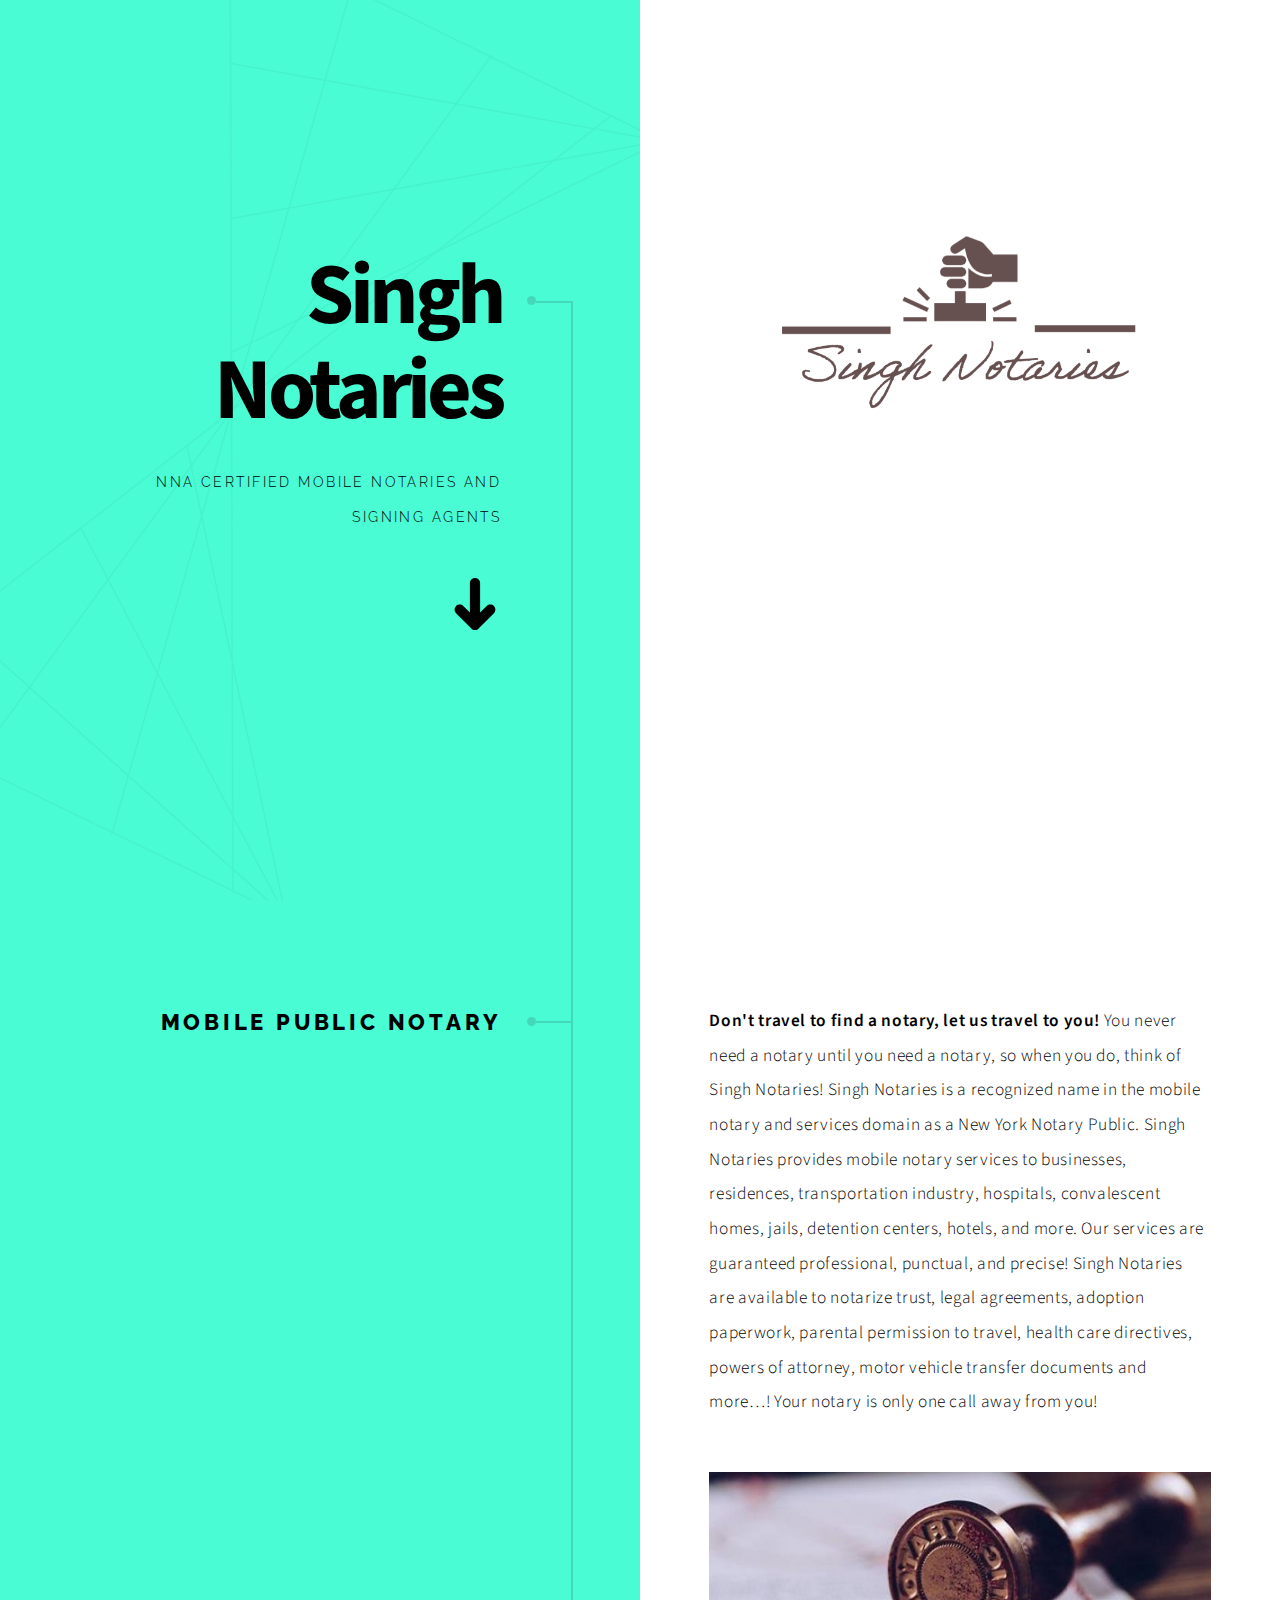
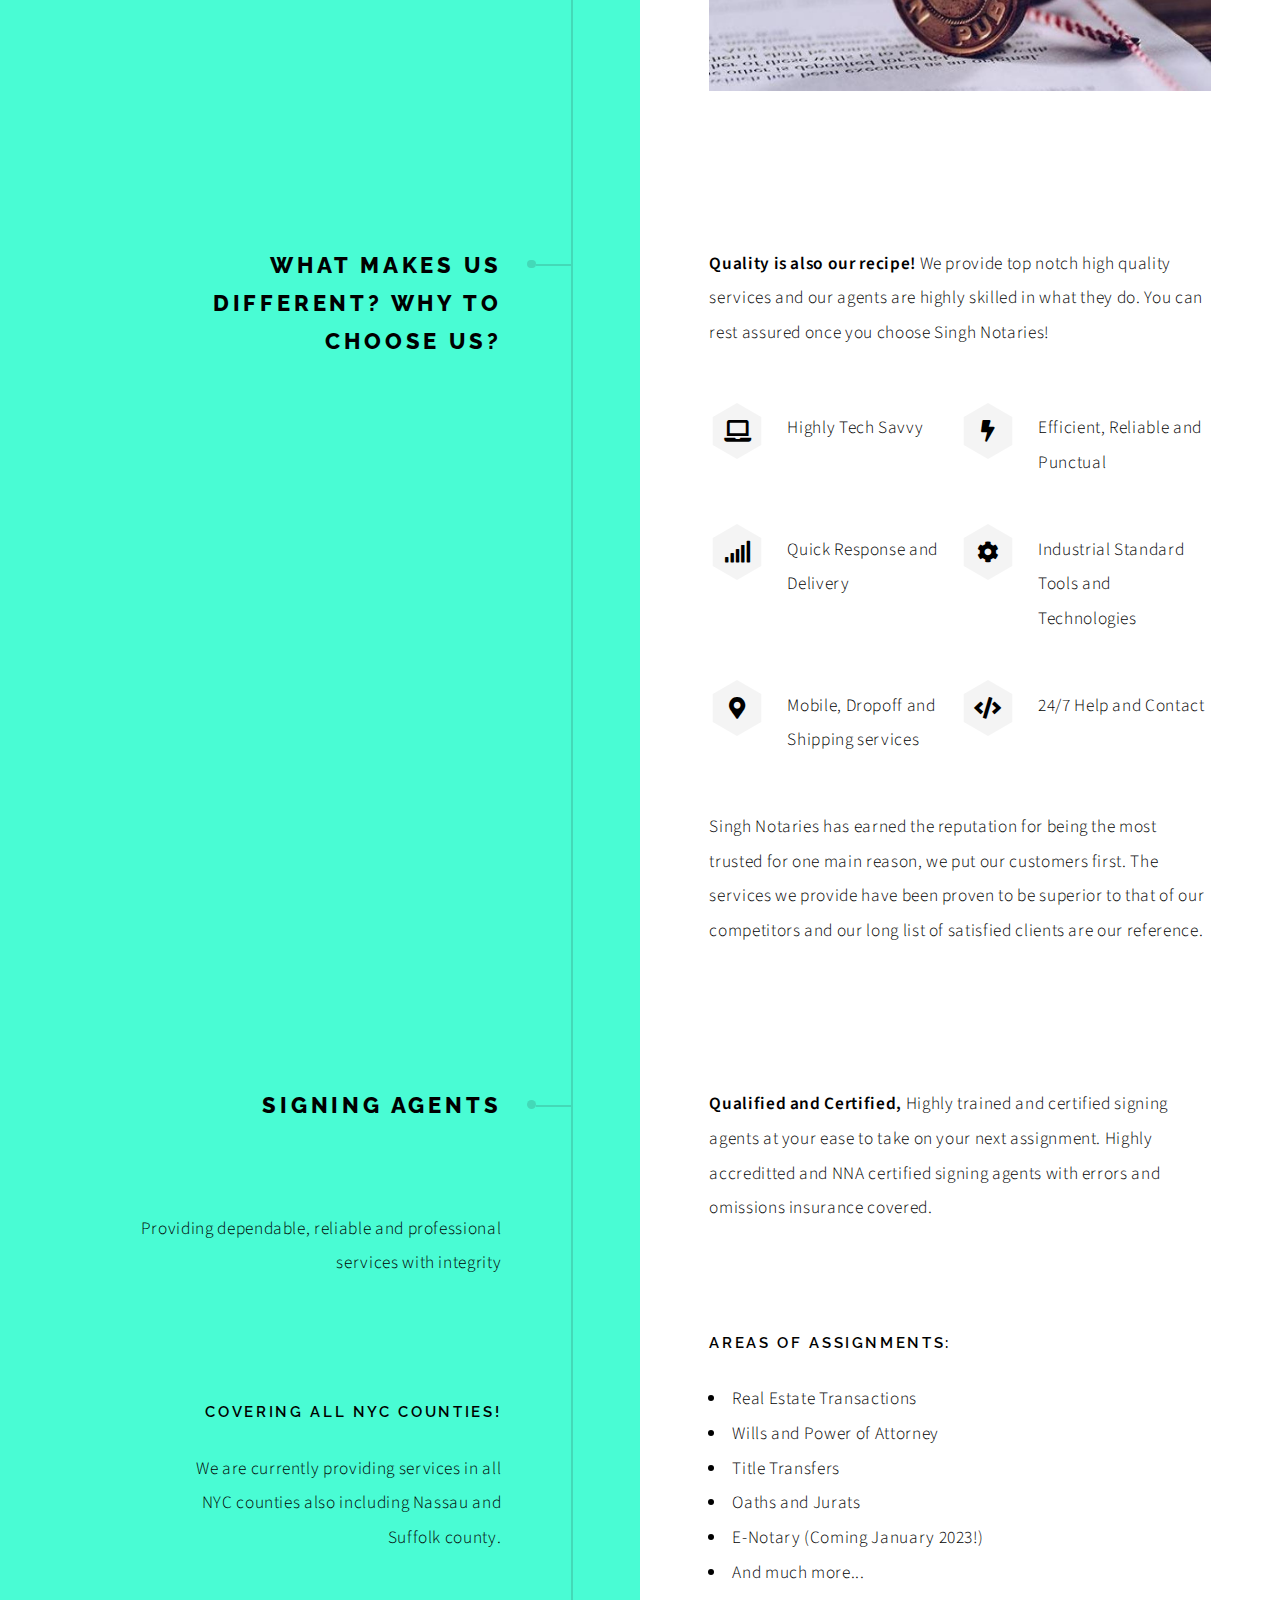
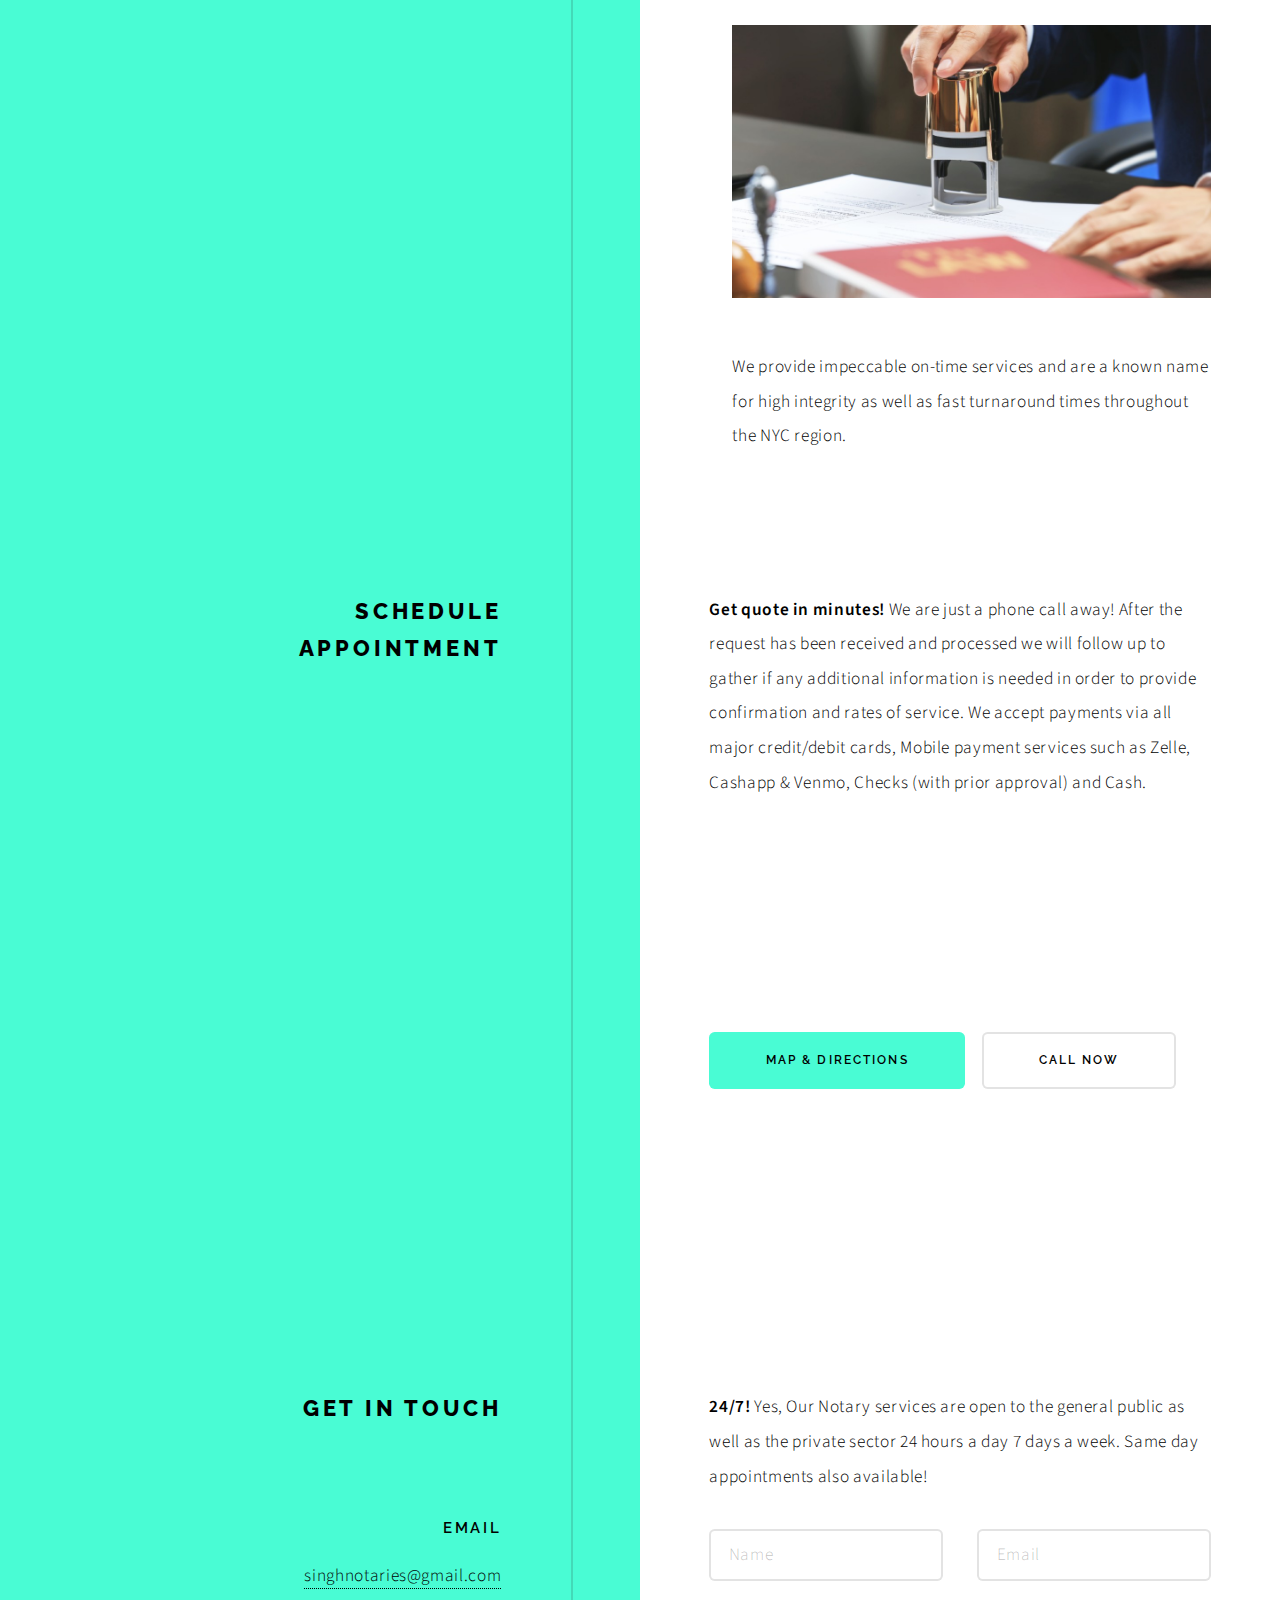
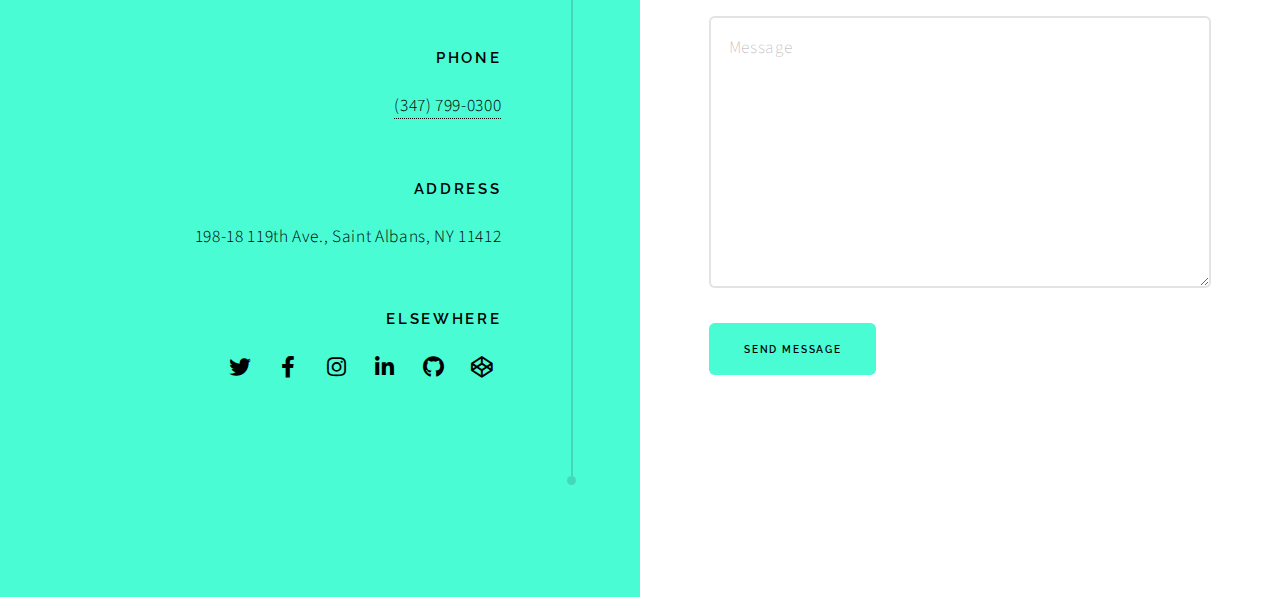
==== commit fa3771a6: "Update index.html" ====
--- a/index.html
+++ b/index.html
@@ -1,185 +1,232 @@
 <!DOCTYPE HTML>
 <html>
-	<head>
-		<title>Singh Notaries</title>
-		<meta charset="utf-8" />
-		<meta name="viewport" content="width=device-width, initial-scale=1, user-scalable=no" />
-		<meta name="description" content="" />
-		<meta name="keywords" content="" />
-		<link rel="stylesheet" href="assets/css/main.css" />
-		<link rel="apple-touch-icon" sizes="180x180" href="/apple-touch-icon.png">
-		<link rel="icon" type="image/png" sizes="32x32" href="/favicon-32x32.png">
-		<link rel="icon" type="image/png" sizes="16x16" href="/favicon-16x16.png">
-		<link rel="manifest" href="/site.webmanifest">
-		<link rel="mask-icon" href="/safari-pinned-tab.svg" color="#5bbad5">
-		<meta name="msapplication-TileColor" content="#da532c">
-		<meta name="theme-color" content="#ffffff">
-	</head>
-	<body class="is-preload">
-
-		<!-- Wrapper -->
-			<div id="wrapper">
-
-				<!-- Intro -->
-					<section class="intro">
-						<header>
-							<h1>Singh Notaries</h1>
-							<p>NNA Certified Mobile Notaries and Signing Agents </p>
+
+<head>
+	<title>Singh Notaries</title>
+	<meta charset="utf-8" />
+	<meta name="viewport" content="width=device-width, initial-scale=1, user-scalable=no" />
+	<meta name="description" content="" />
+	<meta name="keywords" content="" />
+	<link rel="stylesheet" href="assets/css/main.css" />
+	<link rel="apple-touch-icon" sizes="180x180" href="/apple-touch-icon.png">
+	<link rel="icon" type="image/png" sizes="32x32" href="/favicon-32x32.png">
+	<link rel="icon" type="image/png" sizes="16x16" href="/favicon-16x16.png">
+	<link rel="manifest" href="/site.webmanifest">
+	<link rel="mask-icon" href="/safari-pinned-tab.svg" color="#5bbad5">
+	<meta name="msapplication-TileColor" content="#da532c">
+	<meta name="theme-color" content="#ffffff">
+</head>
+
+<body class="is-preload">
+
+	<!-- Wrapper -->
+	<div id="wrapper">
+
+		<!-- Intro -->
+		<section class="intro">
+			<header>
+				<h1>Singh Notaries</h1>
+				<p>NNA Certified Mobile Notaries and Signing Agents </p>
+				<ul class="actions">
+					<li><a href="#first" class="arrow scrolly"><span class="label">Next</span></a></li>
+				</ul>
+			</header>
+			<div class="content">
+				<span class="image fill" data-position="center" text-align: "center"><img src="images/SinghNotariesLogo.png" alt="" text-align: "center" /></span>
+			</div>
+		</section>
+
+
+
+		<!-- Section -->
+		<section id="first">
+			<header>
+				<h2>Mobile Public Notary</h2>
+			</header>
+			<div class="content">
+				<p><strong>Don't travel to find a notary, let us travel to you!</strong> You never need a notary until you need a notary, so when you do, think of Singh Notaries! Singh Notaries is a recognized name in the mobile notary and services domain as
+					a New York Notary Public. Singh Notaries provides mobile notary services to businesses, residences, transportation industry, hospitals, convalescent homes, jails, detention centers, hotels, and more. Our services are guaranteed
+					professional, punctual, and precise! Singh Notaries are available to notarize trust, legal agreements, adoption paperwork, parental permission to travel, health care directives, powers of attorney, motor vehicle transfer documents and
+					more…! Your notary is only one call away from you!</p>
+				<span class="image main"><img src="images/notary1-544.jpeg" alt="" /></span>
+			</div>
+		</section>
+
+		<!-- Section -->
+		<section>
+			<header>
+				<h2>What makes us different? Why to choose us?</h2>
+			</header>
+			<div class="content">
+				<p><strong>Quality is also our recipe!</strong> We provide top notch high quality services and our agents are highly skilled in what they do. You can rest assured once you choose Singh Notaries!</p>
+				<ul class="feature-icons">
+					<li class="icon solid fa-laptop">Highly Tech Savvy</li>
+					<li class="icon solid fa-bolt">Efficient, Reliable and Punctual</li>
+					<li class="icon solid fa-signal">Quick Response and Delivery</li>
+					<li class="icon solid fa-cog">Industrial Standard Tools and Technologies</li>
+					<li class="icon solid fa-map-marker-alt">Mobile, Dropoff and Shipping services</li>
+					<li class="icon solid fa-code">24/7 Help and Contact</li>
+				</ul>
+				<p>Singh Notaries has earned the reputation for being the most trusted for one main reason, we put our customers first. The services we provide have been proven to be superior to that of our competitors and our long list of satisfied clients
+					are our reference. </p>
+			</div>
+		</section>
+
+		<!-- Section -->
+		<section>
+			<header>
+				<h2>Signing Agents</h2>
+				<p>Providing dependable, reliable and professional services with integrity</p>
+			</header>
+			<div class="content">
+				<p><strong>Qualified and Certified,</strong> Highly trained and certified signing agents at your ease to take on your next assignment. Highly accreditted and NNA certified signing agents with errors and omissions insurance covered. </p>
+
+				<!-- Section -->
+				<section>
+					<header>
+						<br></br>
+						<h3>Covering all NYC counties!</h3>
+						<p>We are currently providing services in all NYC counties also including Nassau and Suffolk county.</p>
+					</header>
+					<div class="content">
+						<h3>Areas of Assignments:</h3>
+						<ul class="feature-icons-2">
+							<li>Real Estate Transactions</li>
+							<li>Wills and Power of Attorney</li>
+							<li>Title Transfers</li>
+							<li>Oaths and Jurats</li>
+							<li>E-Notary (Coming January 2023!)</li>
+							<li>And much more...
+								<br></br>
+
+								<div class="content2">
+									<span class="image main"><img src="images/gallery/Public-Notary-big-RS.jpeg" alt="" /></span>
+								</div>
+								<p>We provide impeccable on-time services and are a known name for high integrity as well as fast turnaround times throughout the NYC region.</p>
+					</div>
+				</section>
+
+				<!-- Section -->
+				<section>
+					<header>
+						<h2>Schedule Appointment</h2>
+					</header>
+					<div class="content">
+						<p><strong>Get quote in minutes!</strong> We are just a phone call away! After the request has been received and processed we will follow up to gather if any additional information is needed in order to provide confirmation and rates of
+							service.
+
+							We accept payments via all major credit/debit cards, Mobile payment services such as Zelle, Cashapp & Venmo, Checks (with prior approval) and Cash.</p>
+						<p align="center"><iframe
+								src="https://www.google.com/maps/embed?pb=!1m18!1m12!1m3!1d3025.2167075095076!2d-73.7521756!3d40.69122469999999!2m3!1f0!2f0!3f0!3m2!1i1024!2i768!4f13.1!3m3!1m2!1s0x89c26192474cca6f%3A0xccde32f27e536b59!2sSingh%20Notaries!5e0!3m2!1sen!2sus!4v1667708725770!5m2!1sen!2sus"
+								width=”100%” height=”100%” align="center" frameborder=”0” style=”border:0” allowfullscreen></iframe>
+						</p>
+						<p align="center">
+						<ul class="actions">
+							<li><a href="https://goo.gl/maps/oek8ac8CtLbQjp1X6" class="button primary large">Map & Directions</a></li>
+							<li><a href="tel:+1-347-799-0300" class="button large">Call Now</a></li>
+						</ul>
+						</p>
+
+
+						<!-- Calendly badge widget begin -->
+						<link href="https://assets.calendly.com/assets/external/widget.css" rel="stylesheet">
+						<script src="https://assets.calendly.com/assets/external/widget.js" type="text/javascript" async></script>
+						<script type="text/javascript">
+							window.onload = function() {
+								Calendly.initBadgeWidget({
+									url: 'https://calendly.com/singhnotariesdotcom?hide_landing_page_details=1&hide_gdpr_banner=1',
+									text: 'Schedule eNotary Appointment!',
+									color: '#49fcd4',
+									textColor: '#1a1a1a',
+									branding: false
+								});
+							}
+						</script>
+						<!-- Calendly badge widget end -->
+
+						<!-- Test for appointy -->
+
+<iframe id="appointy-iframe" class="no-border" src="https://booking.appointy.com/singhnotaries?isgadget=1&autoheight=1"  scrolling="no" width="100%" frameBorder="0"></iframe>
+<script>
+    (function() {
+        const ifrm = document.getElementById("appointy-iframe");
+        window.addEventListener("message", function (e) {
+            const d = e.data || {};
+            if (d.type === "height"){
+                ifrm.style.height = d.data + "px";
+            }
+            if (d.type === "scroll") {
+                ifrm.scrollIntoView();
+            }
+        });
+    })();
+</script>
+
+
+					</div>
+
+				</section>
+
+
+				<!-- Section -->
+				<section>
+					<header>
+						<h2>Get in touch</h2>
+					</header>
+					<div class="content">
+						<p><strong>24/7!</strong> Yes, Our Notary services are open to the general public as well as the private sector 24 hours a day 7 days a week. Same day appointments also available!</p>
+						<form action="mailto:singhnotaries@gmail.com" method="post" enctype="text/plain">
+							<div class="fields">
+								<div class="field half">
+									<input type="text" name="name" id="name" placeholder="Name" />
+								</div>
+								<div class="field half">
+									<input type="email" name="email" id="email" placeholder="Email" />
+								</div>
+								<div class="field">
+									<textarea name="message" id="message" placeholder="Message" rows="7"></textarea>
+								</div>
+							</div>
 							<ul class="actions">
-								<li><a href="#first" class="arrow scrolly"><span class="label">Next</span></a></li>
+								<li><input type="submit" value="Send Message" class="button primary" /></li>
 							</ul>
-						</header>
-						<div class="content">
-							<span class="image fill" data-position="center"  text-align: "center"><img src="images/SinghNotariesLogo.png" alt="" text-align: "center"/></span>
-						</div>
-					</section>
-
-
-
-				<!-- Section -->
-					<section id="first">
-						<header>
-							<h2>Mobile Public Notary</h2>
-						</header>
-						<div class="content">
-							<p><strong>Don't travel to find a notary, let us travel to you!</strong> You never need a notary until you need a notary, so when you do, think of Singh Notaries! Singh Notaries is a recognized name in the mobile notary and services domain as a New York Notary Public. Singh Notaries provides mobile notary services to businesses, residences, transportation industry, hospitals, convalescent homes, jails, detention centers, hotels, and more. Our services are guaranteed professional, punctual, and precise! Singh Notaries are available to notarize trust, legal agreements, adoption paperwork, parental permission to travel, health care directives, powers of attorney, motor vehicle transfer documents and more…! Your notary is only one call away from you!</p>
-							<span class="image main"><img src="images/notary1-544.jpeg" alt="" /></span>
-						</div>
-					</section>
-
-				<!-- Section -->
-					<section>
-						<header>
-							<h2>What makes us different? Why to choose us?</h2>
-						</header>
-						<div class="content">
-							<p><strong>Quality is also our recipe!</strong> We provide top notch high quality services and our agents are highly skilled in what they do. You can rest assured once you choose Singh Notaries!</p>
-							<ul class="feature-icons">
-								<li class="icon solid fa-laptop">Highly Tech Savvy</li>
-								<li class="icon solid fa-bolt">Efficient, Reliable and Punctual</li>
-								<li class="icon solid fa-signal">Quick Response and Delivery</li>
-								<li class="icon solid fa-cog">Industrial Standard Tools and Technologies</li>
-								<li class="icon solid fa-map-marker-alt">Mobile, Dropoff and Shipping services</li>
-								<li class="icon solid fa-code">24/7 Help and Contact</li>
-							</ul>
-							<p>Singh Notaries has earned the reputation for being the most trusted for one main reason, we put our customers first. The services we provide have been proven to be superior to that of our competitors and our long list of satisfied clients are our reference. </p>
-						</div>
-					</section>
-
-				<!-- Section -->
-					<section>
-						<header>
-							<h2>Signing Agents</h2>
-							<p>Providing dependable, reliable and professional services with integrity</p>
-						</header>
-						<div class="content">
-							<p><strong>Qualified and Certified,</strong> Highly trained and certified signing agents at your ease to take on your next assignment. Highly accreditted and NNA certified signing agents with errors and omissions insurance covered. </p>
-
-							<!-- Section -->
-								<section>
-									<header>
-										<br></br><h3>Covering all NYC counties!</h3>
-										<p>We are currently providing services in all NYC counties also including Nassau and Suffolk county.</p>
-									</header>
-									<div class="content">
-										<h3>Areas of Assignments:</h3>
-										<ul class="feature-icons-2">
-											<li>Real Estate Transactions</li>
-											<li>Wills and Power of Attorney</li>
-											<li>Title Transfers</li>
-											<li>Oaths and Jurats</li>
-											<li>E-Notary (Coming January 2023!)</li>
-											<li>And much more...
-												<br></br>
-
-										<div class="content2">
-											<span class="image main"><img src="images/gallery/Public-Notary-big-RS.jpeg" alt="" /></span>
-										</div>
-										<p>We provide impeccable on-time services and are a known name for high integrity as well as fast turnaround times throughout the NYC region.</p>
-									</div>
-								</section>
-
-				<!-- Section -->
-					<section>
-						<header>
-							<h2>Schedule Appointment</h2>
-						</header>
-						<div class="content">
-							<p><strong>Get quote in minutes!</strong> We are just a phone call away! After the request has been received and processed we will follow up to gather if any additional information is needed in order to provide confirmation and rates of service.
-
-We accept payments via all major credit/debit cards, Mobile payment services such as Zelle, Cashapp & Venmo, Checks (with prior approval) and Cash.</p>
-							<p align="center"><iframe src="https://www.google.com/maps/embed?pb=!1m18!1m12!1m3!1d3025.2167075095076!2d-73.7521756!3d40.69122469999999!2m3!1f0!2f0!3f0!3m2!1i1024!2i768!4f13.1!3m3!1m2!1s0x89c26192474cca6f%3A0xccde32f27e536b59!2sSingh%20Notaries!5e0!3m2!1sen!2sus!4v1667708725770!5m2!1sen!2sus" width=”100%” height=”100%” align="center" frameborder=”0” style=”border:0” allowfullscreen></iframe>
-							</p>
-							<p align="center">
-							<ul class="actions">
-								<li><a href="https://goo.gl/maps/oek8ac8CtLbQjp1X6" class="button primary large">Map & Directions</a></li>
-								<li><a href="tel:+1-347-799-0300" class="button large">Call Now</a></li>
-							</ul>
-							</p>
-						</div>
-
-					</section>
-
-
-				<!-- Section -->
-					<section>
-						<header>
-							<h2>Get in touch</h2>
-						</header>
-						<div class="content">
-							<p><strong>24/7!</strong> Yes, Our Notary services are open to the general public as well as the private sector 24 hours a day 7 days a week. Same day appointments also available!</p>
-							<form action="mailto:singhnotaries@gmail.com" method="post" enctype="text/plain">
-								<div class="fields">
-									<div class="field half">
-										<input type="text" name="name" id="name" placeholder="Name" />
-									</div>
-									<div class="field half">
-										<input type="email" name="email" id="email" placeholder="Email" />
-									</div>
-									<div class="field">
-										<textarea name="message" id="message" placeholder="Message" rows="7"></textarea>
-									</div>
-								</div>
-								<ul class="actions">
-									<li><input type="submit" value="Send Message" class="button primary" /></li>
+						</form>
+					</div>
+					<footer>
+						<ul class="items">
+							<li>
+								<h3>Email</h3>
+								<a href="#">singhnotaries@gmail.com</a>
+							</li>
+							<li>
+								<h3>Phone</h3>
+								<a href="#">(347) 799-0300</a>
+							</li>
+							<li>
+								<h3>Address</h3>
+								<span>198-18 119th Ave., Saint Albans, NY 11412</span>
+							</li>
+							<li>
+								<h3>Elsewhere</h3>
+								<ul class="icons">
+									<li><a href="#" class="icon brands fa-twitter"><span class="label">Twitter</span></a></li>
+									<li><a href="#" class="icon brands fa-facebook-f"><span class="label">Facebook</span></a></li>
+									<li><a href="#" class="icon brands fa-instagram"><span class="label">Instagram</span></a></li>
+									<li><a href="#" class="icon brands fa-linkedin-in"><span class="label">LinkedIn</span></a></li>
+									<li><a href="#" class="icon brands fa-github"><span class="label">GitHub</span></a></li>
+									<li><a href="#" class="icon brands fa-codepen"><span class="label">Codepen</span></a></li>
 								</ul>
-							</form>
-						</div>
-						<footer>
-							<ul class="items">
-								<li>
-									<h3>Email</h3>
-									<a href="#">singhnotaries@gmail.com</a>
-								</li>
-								<li>
-									<h3>Phone</h3>
-									<a href="#">(347) 799-0300</a>
-								</li>
-								<li>
-									<h3>Address</h3>
-									<span>198-18 119th Ave., Saint Albans, NY 11412</span>
-								</li>
-								<li>
-									<h3>Elsewhere</h3>
-									<ul class="icons">
-										<li><a href="#" class="icon brands fa-twitter"><span class="label">Twitter</span></a></li>
-										<li><a href="#" class="icon brands fa-facebook-f"><span class="label">Facebook</span></a></li>
-										<li><a href="#" class="icon brands fa-instagram"><span class="label">Instagram</span></a></li>
-										<li><a href="#" class="icon brands fa-linkedin-in"><span class="label">LinkedIn</span></a></li>
-										<li><a href="#" class="icon brands fa-github"><span class="label">GitHub</span></a></li>
-										<li><a href="#" class="icon brands fa-codepen"><span class="label">Codepen</span></a></li>
-									</ul>
-								</li>
-							</ul>
-						</footer>
-					</section>
+							</li>
+						</ul>
+					</footer>
+				</section>
 
 				<!-- Copyright -->
-					<div class="copyright">&copy; Singh Notaries. All rights reserved. </div>
-
-			</div>
-
-		<!-- Scripts -->
+				<div class="copyright">&copy; Singh Notaries. All rights reserved. </div>
+
+			</div>
+
+			<!-- Scripts -->
 			<script src="assets/js/jquery.min.js"></script>
 			<script src="assets/js/jquery.scrolly.min.js"></script>
 			<script src="assets/js/browser.min.js"></script>
@@ -187,5 +234,6 @@
 			<script src="assets/js/util.js"></script>
 			<script src="assets/js/main.js"></script>
 
-	</body>
+</body>
+
 </html>
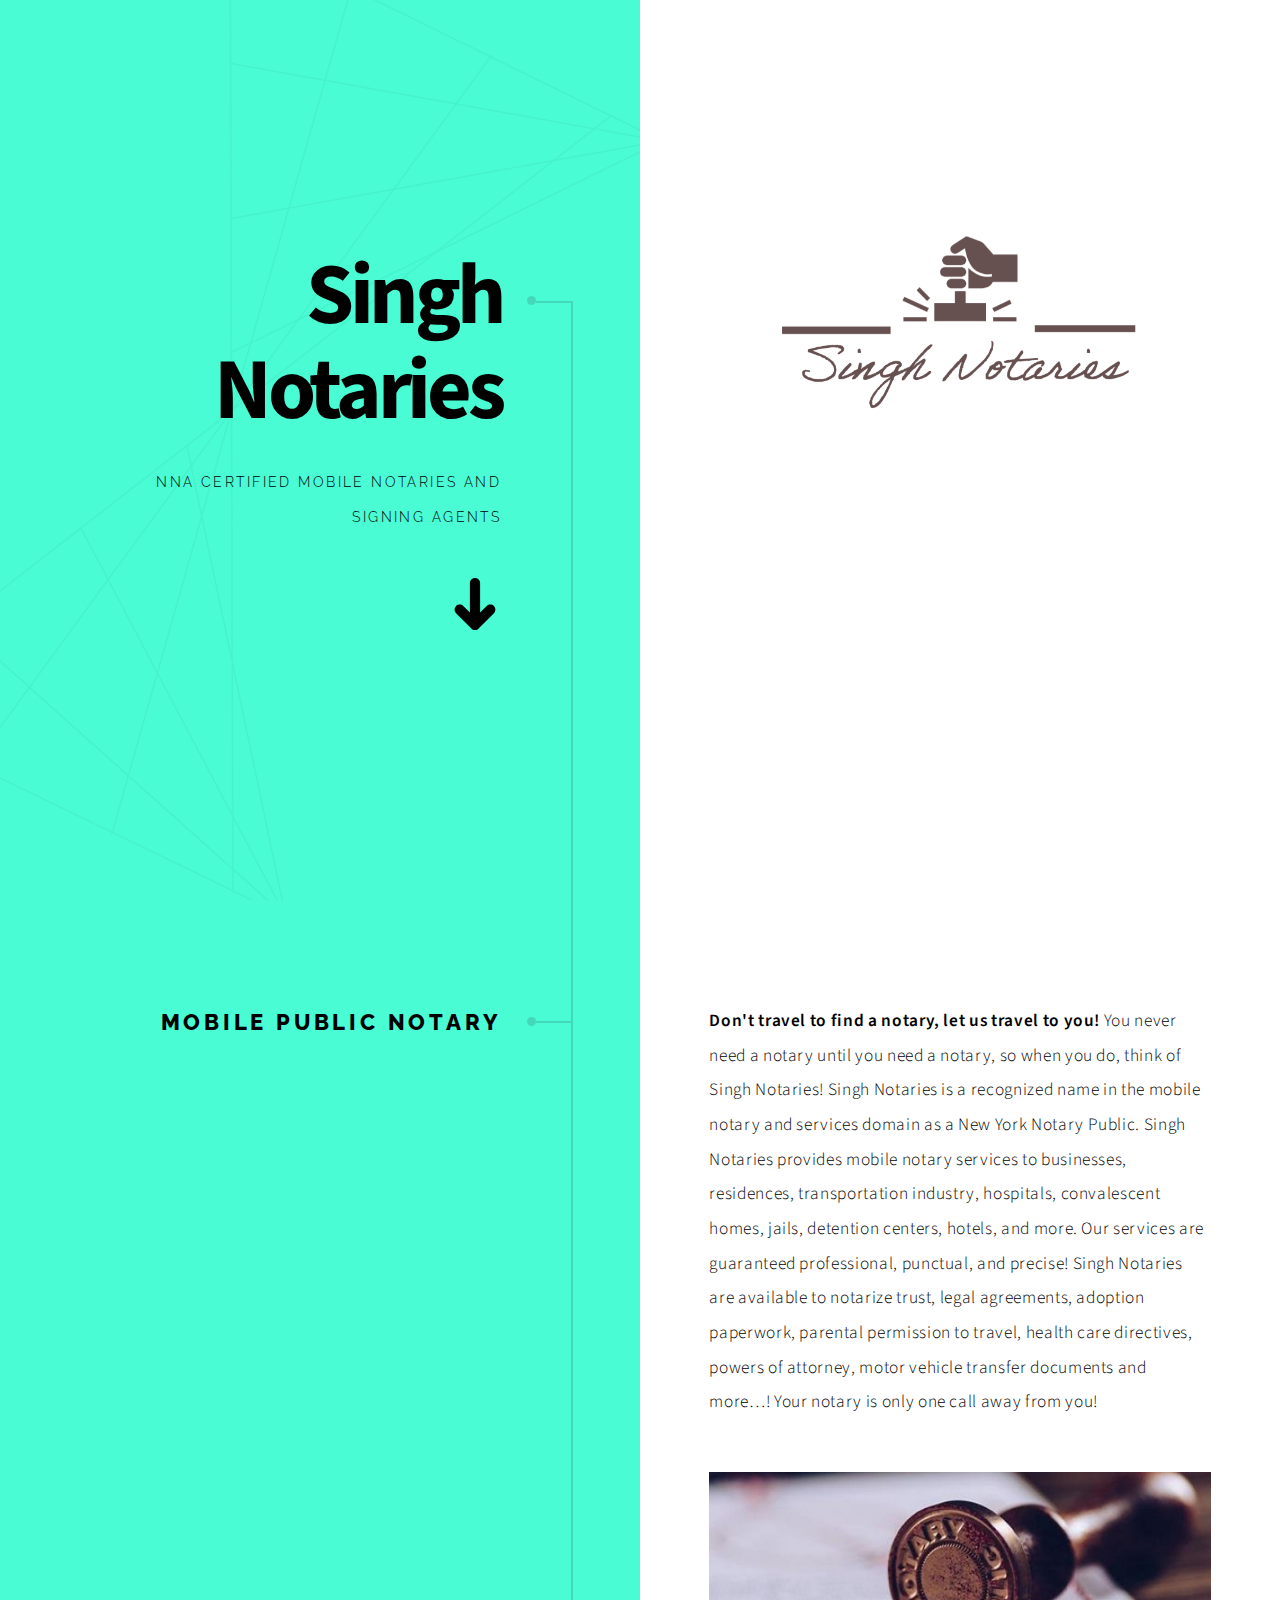
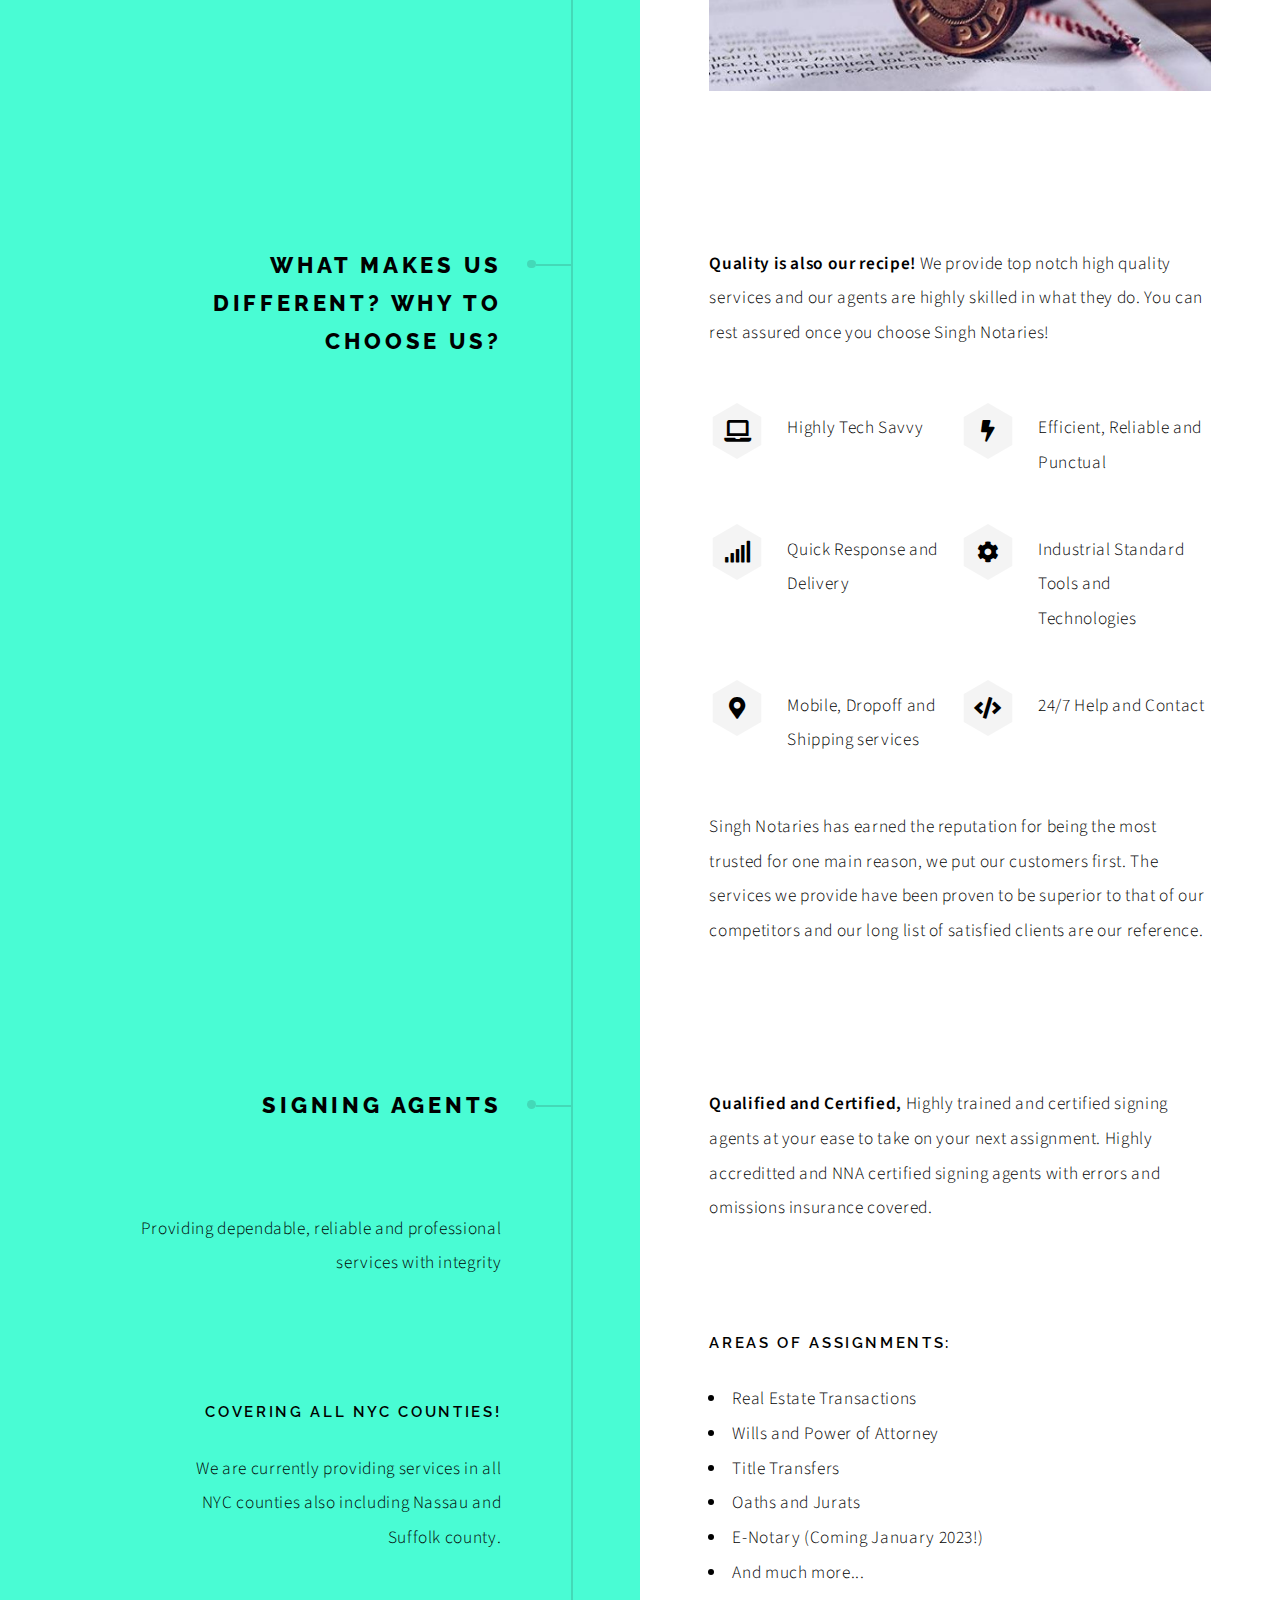
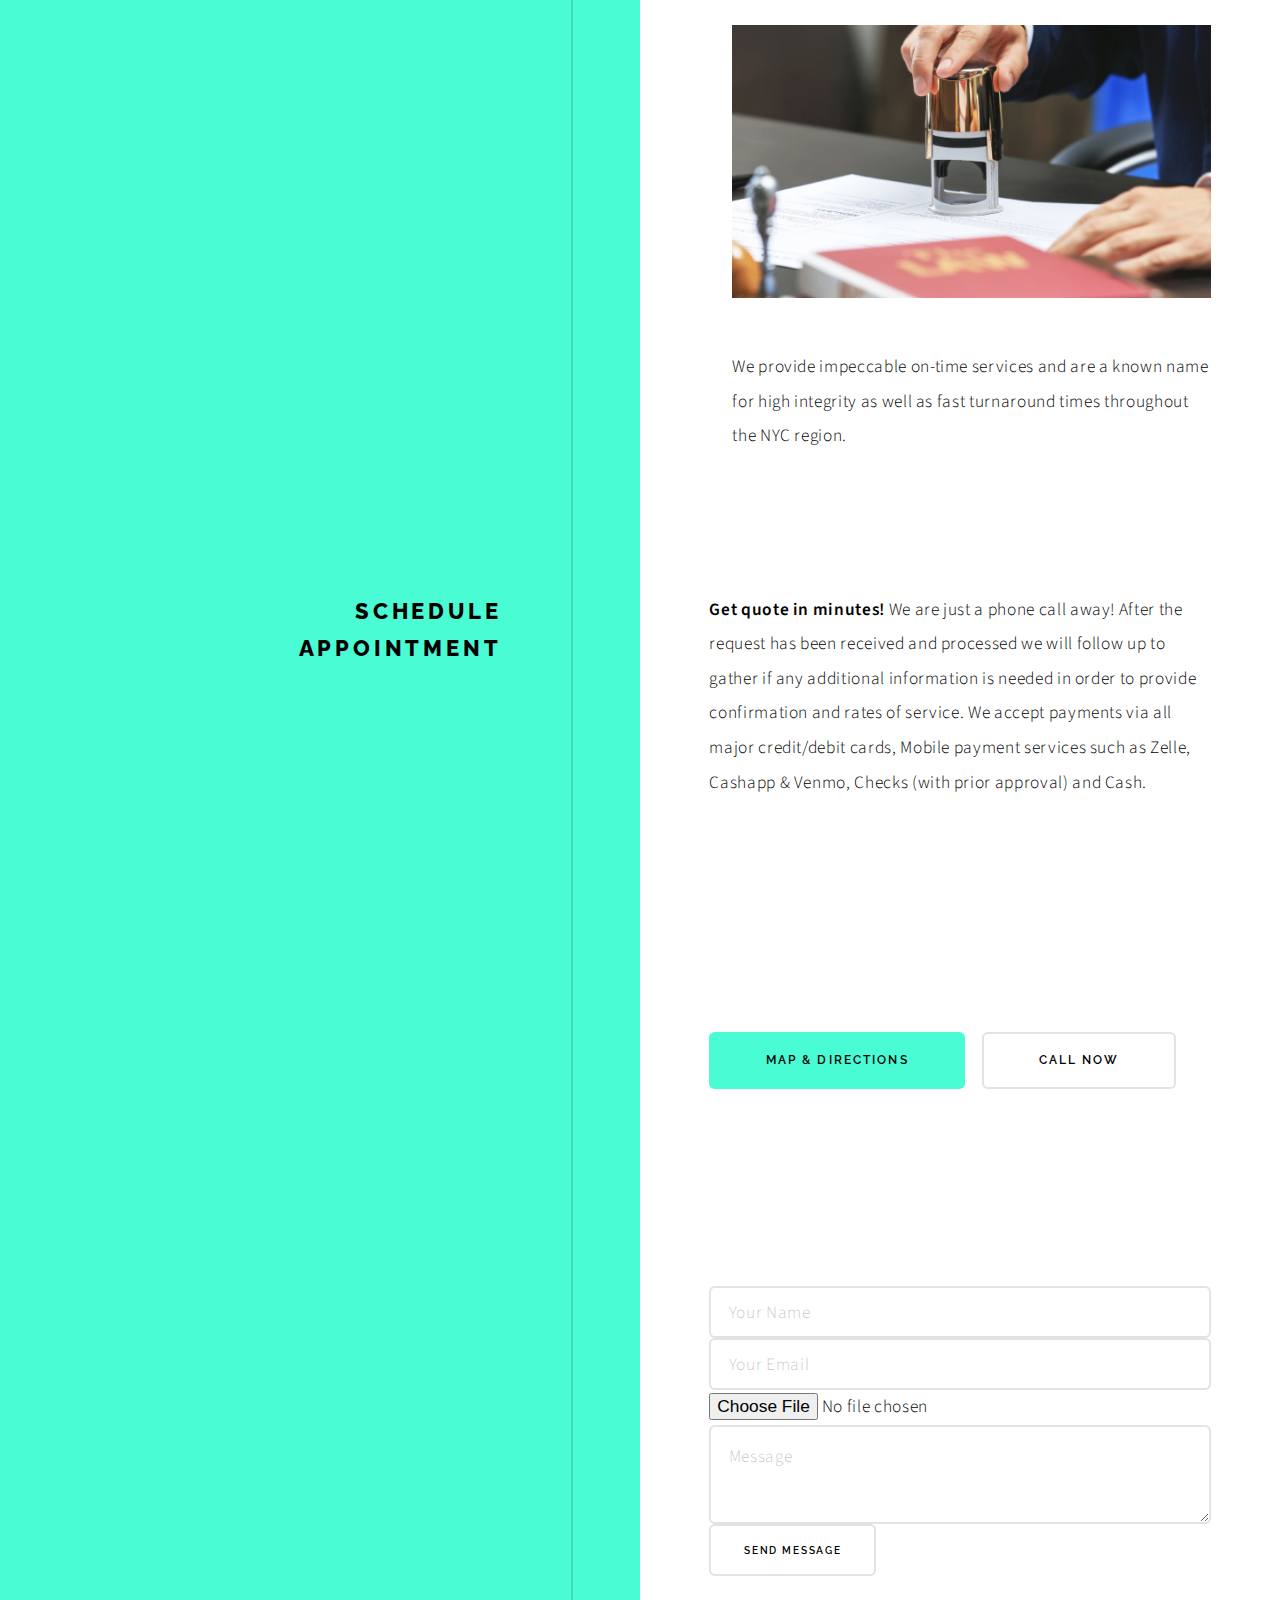
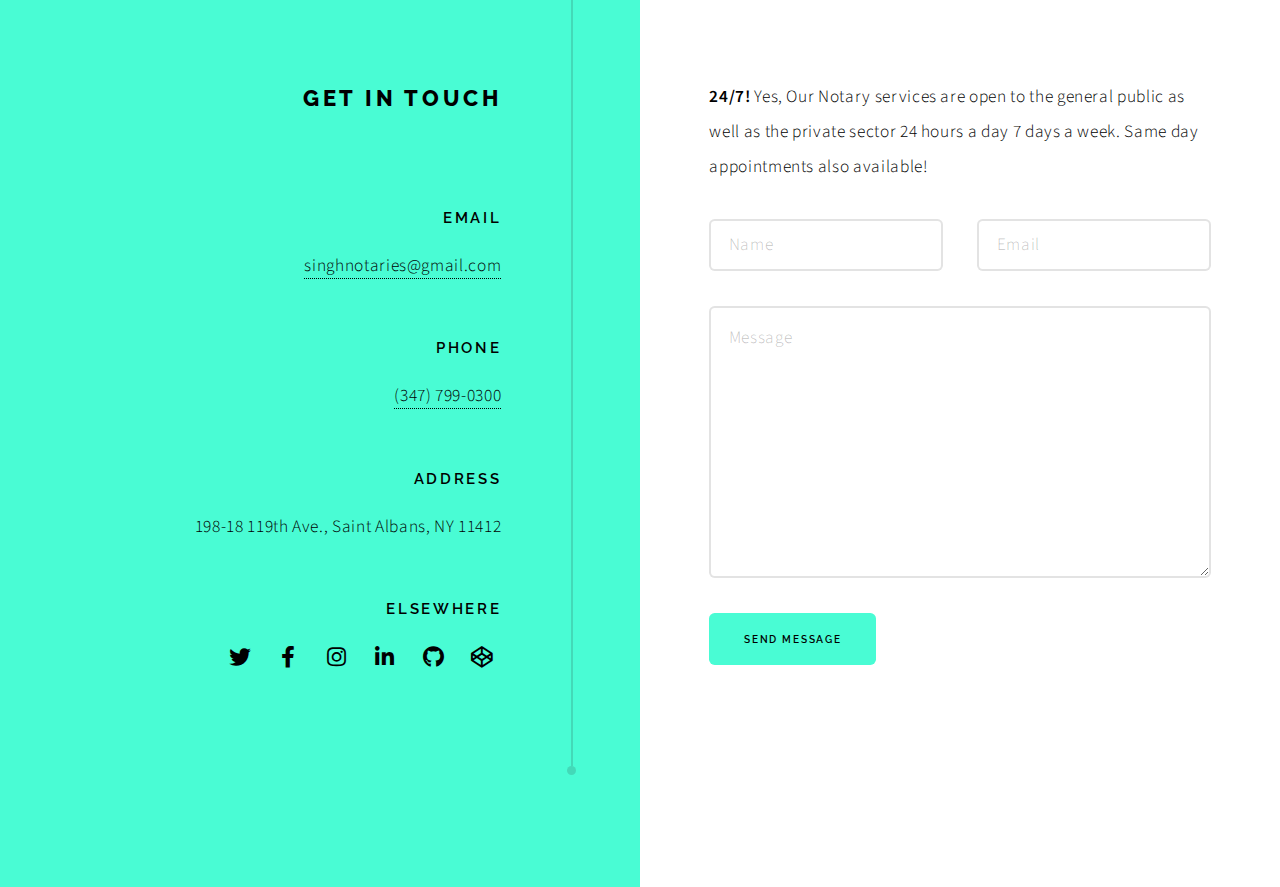
==== commit f9fe2b61: "Update index.html" ====
--- a/index.html
+++ b/index.html
@@ -146,26 +146,35 @@
 
 						<!-- Test for appointy -->
 
-<iframe id="appointy-iframe" class="no-border" src="https://booking.appointy.com/singhnotaries?isgadget=1&autoheight=1"  scrolling="no" width="100%" frameBorder="0"></iframe>
-<script>
-    (function() {
-        const ifrm = document.getElementById("appointy-iframe");
-        window.addEventListener("message", function (e) {
-            const d = e.data || {};
-            if (d.type === "height"){
-                ifrm.style.height = d.data + "px";
-            }
-            if (d.type === "scroll") {
-                ifrm.scrollIntoView();
-            }
-        });
-    })();
-</script>
+						<iframe id="appointy-iframe" class="no-border" src="https://booking.appointy.com/singhnotaries?isgadget=1&autoheight=1" scrolling="no" width="100%" frameBorder="0"></iframe>
+						<script>
+							(function() {
+								const ifrm = document.getElementById("appointy-iframe");
+								window.addEventListener("message", function(e) {
+									const d = e.data || {};
+									if (d.type === "height") {
+										ifrm.style.height = d.data + "px";
+									}
+									if (d.type === "scroll") {
+										ifrm.scrollIntoView();
+									}
+								});
+							})();
+						</script>
 
 
 					</div>
 
 				</section>
+				<!-- another test for php -->
+
+				<form method="post" enctype="multipart/form-data" action="https://formspree.io/singhnotaries@gmail.com">
+					<input type="text" name="name" placeholder="Your Name" required>
+					<input type="email" name="email" placeholder="Your Email" required>
+					<input type="file" name="attachment" required>
+					<textarea name="message" placeholder="Message"></textarea>
+					<button type="submit">Send Message</button>
+				</form>
 
 
 				<!-- Section -->
@@ -221,6 +230,8 @@
 					</footer>
 				</section>
 
+
+
 				<!-- Copyright -->
 				<div class="copyright">&copy; Singh Notaries. All rights reserved. </div>
 
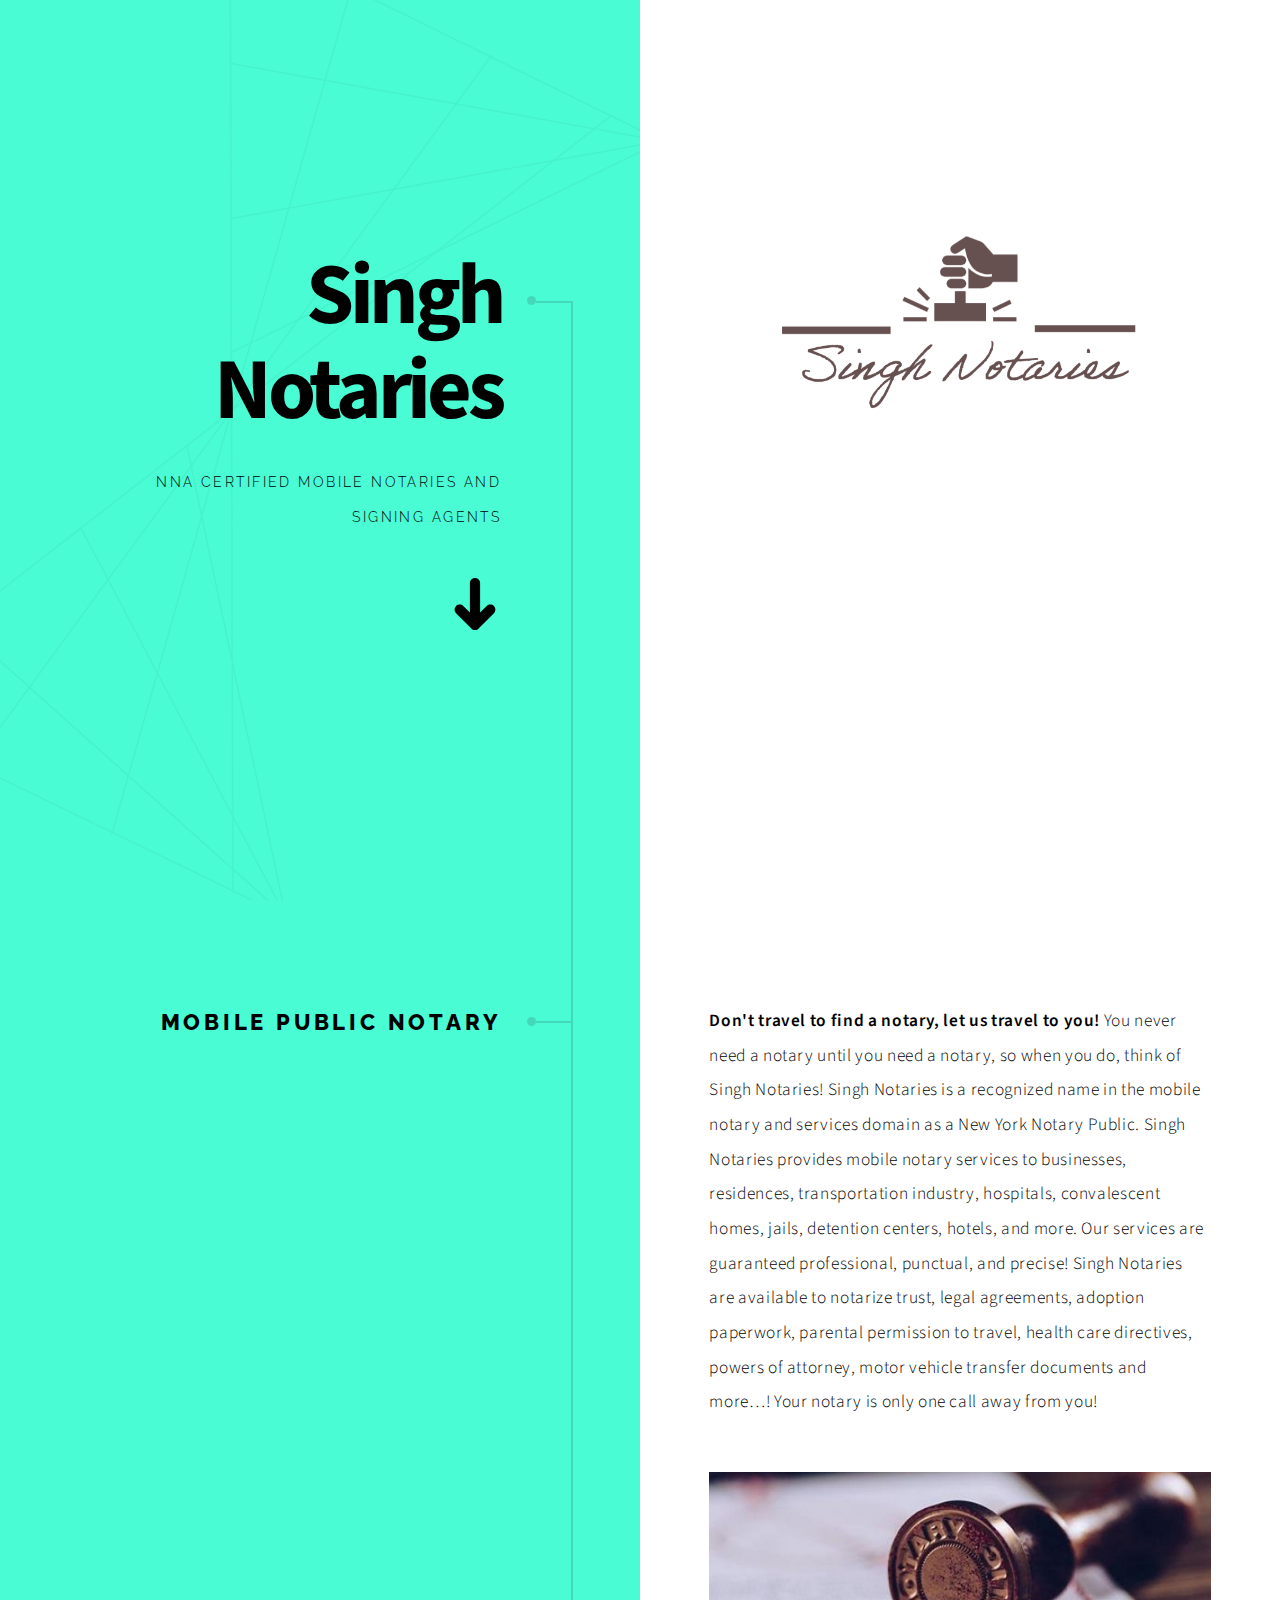
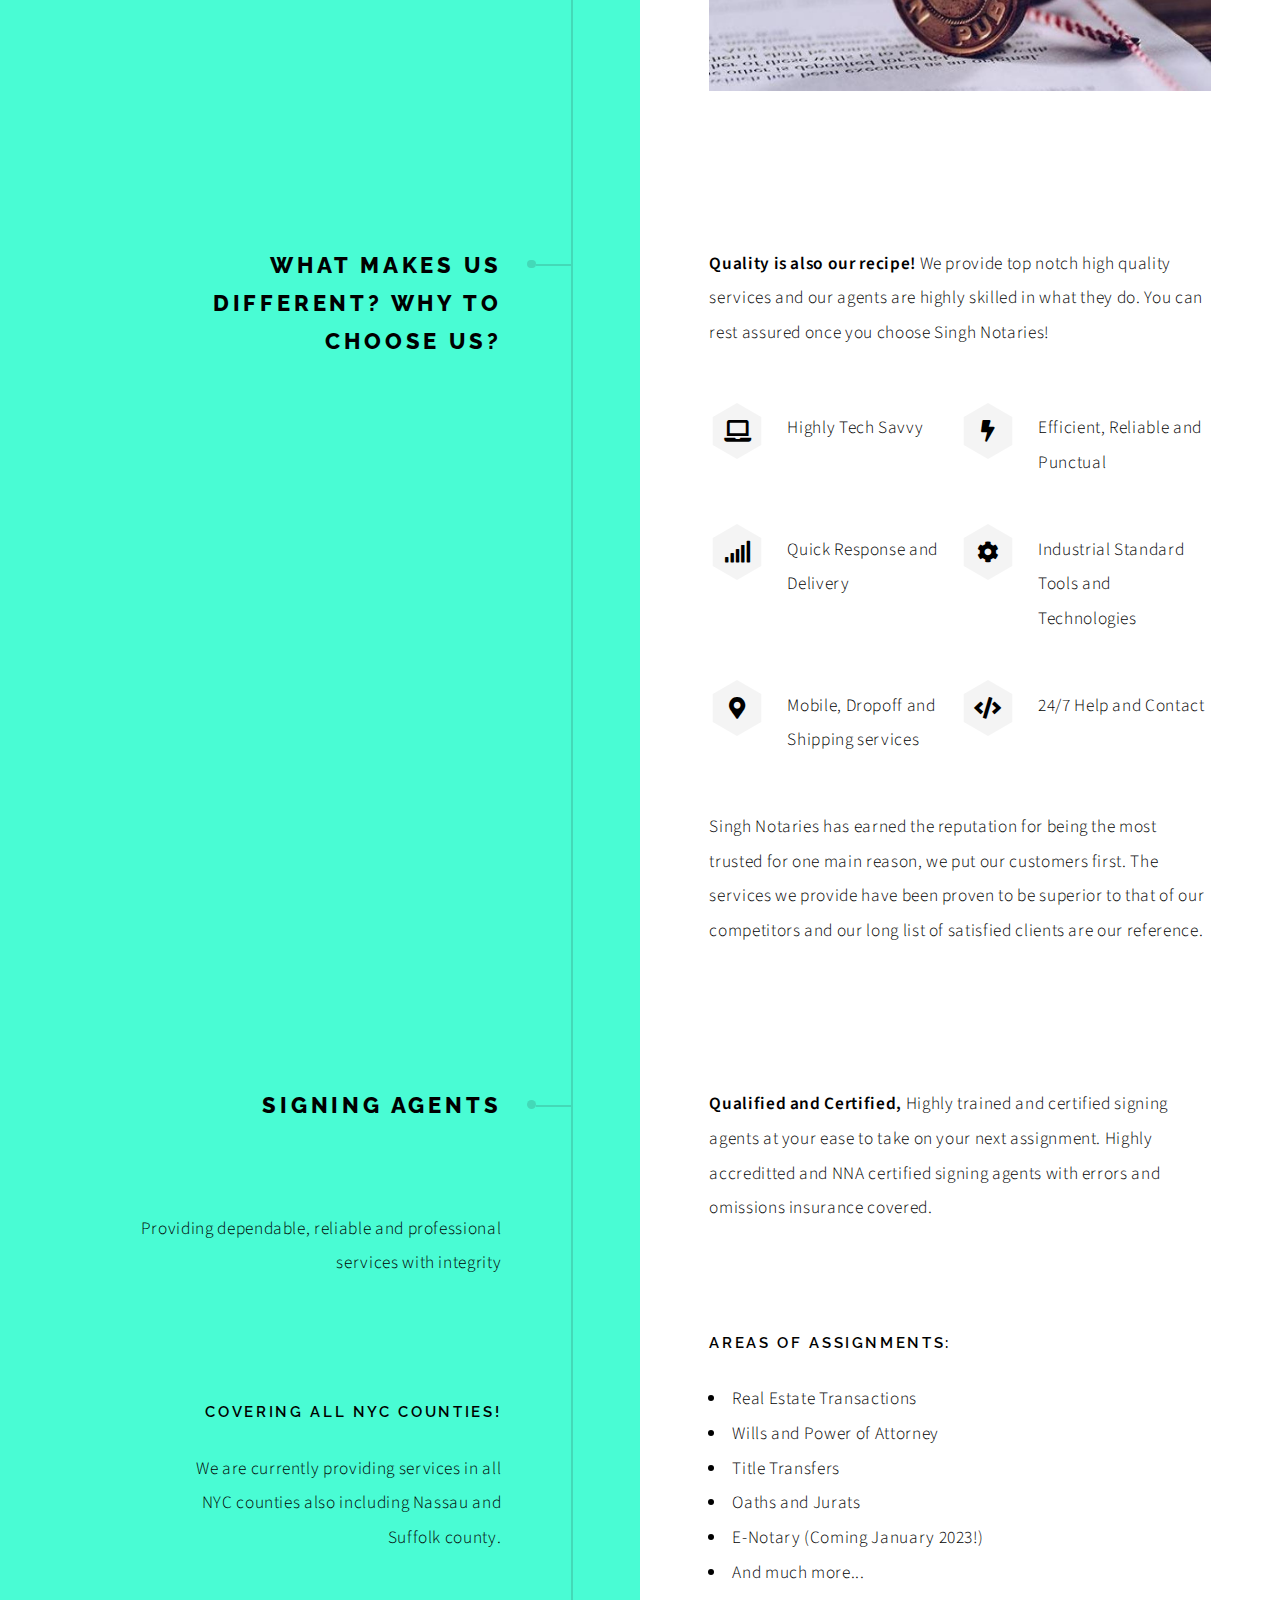
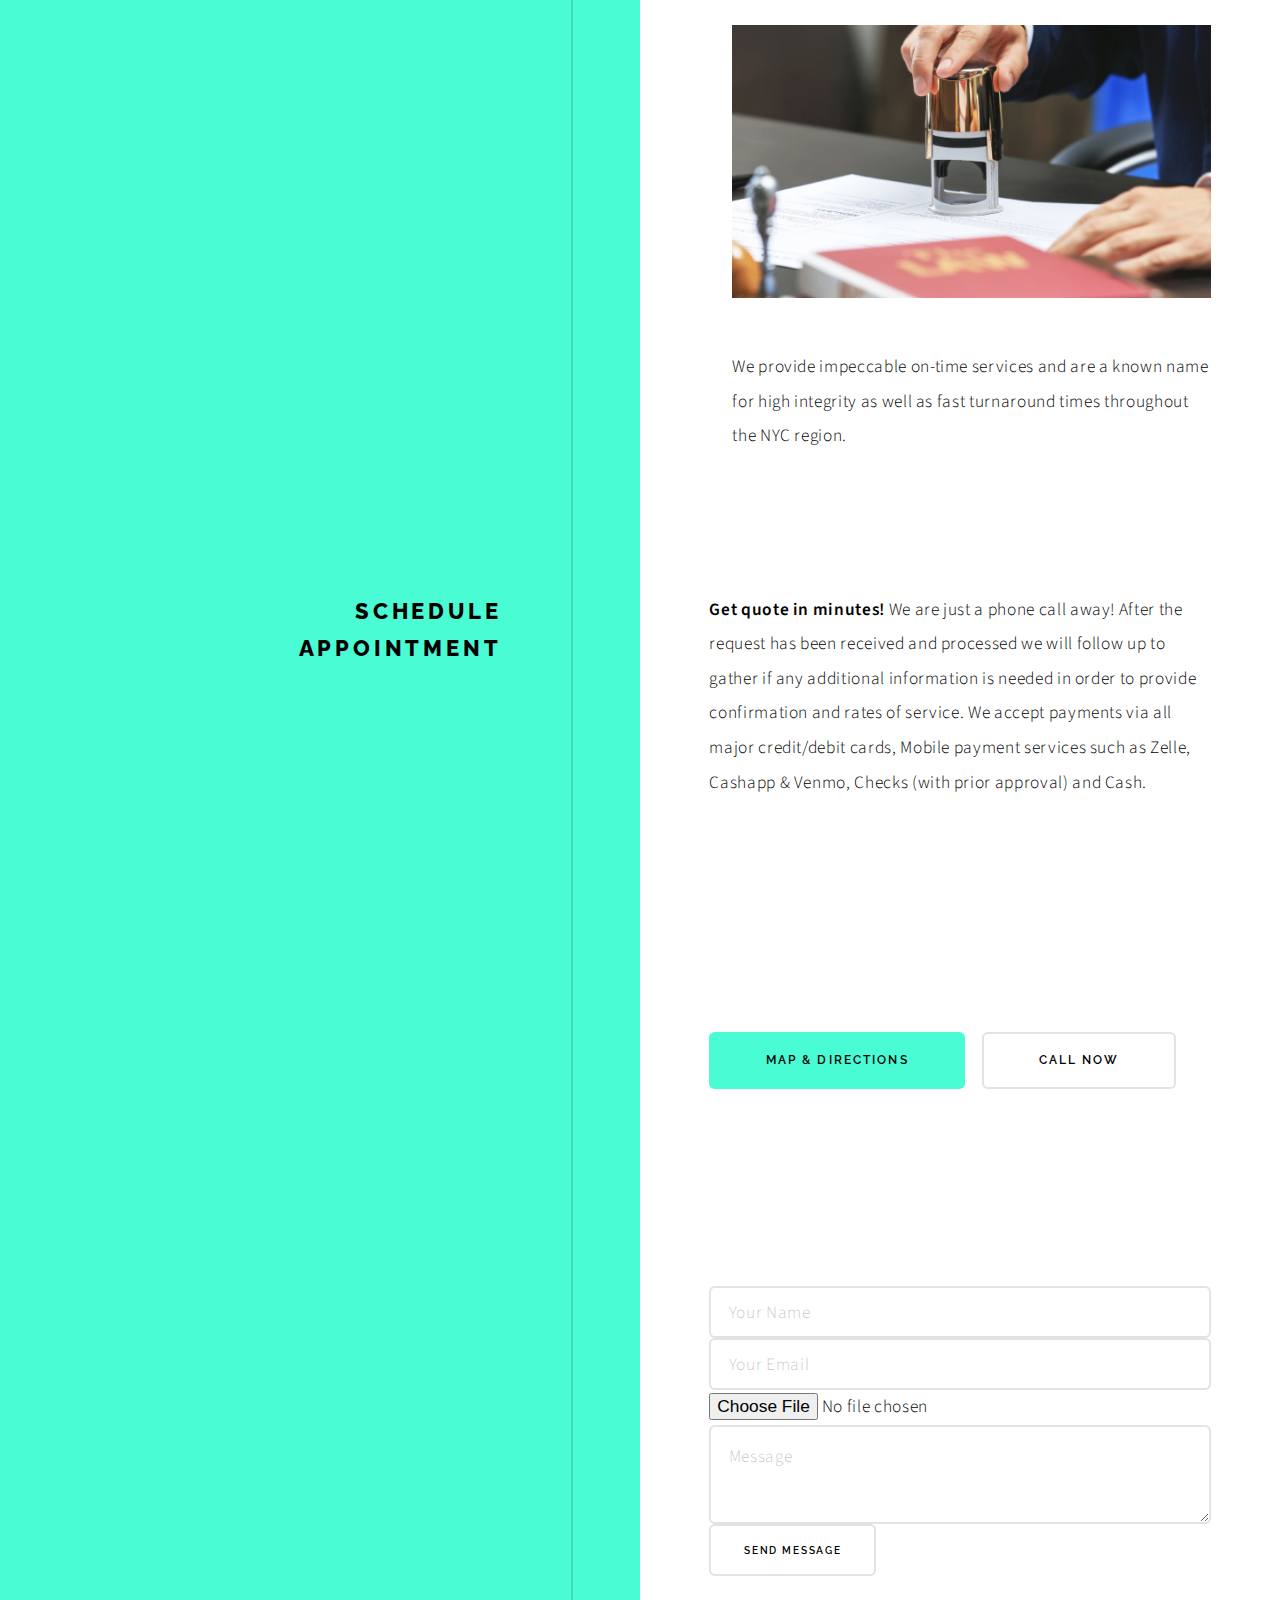
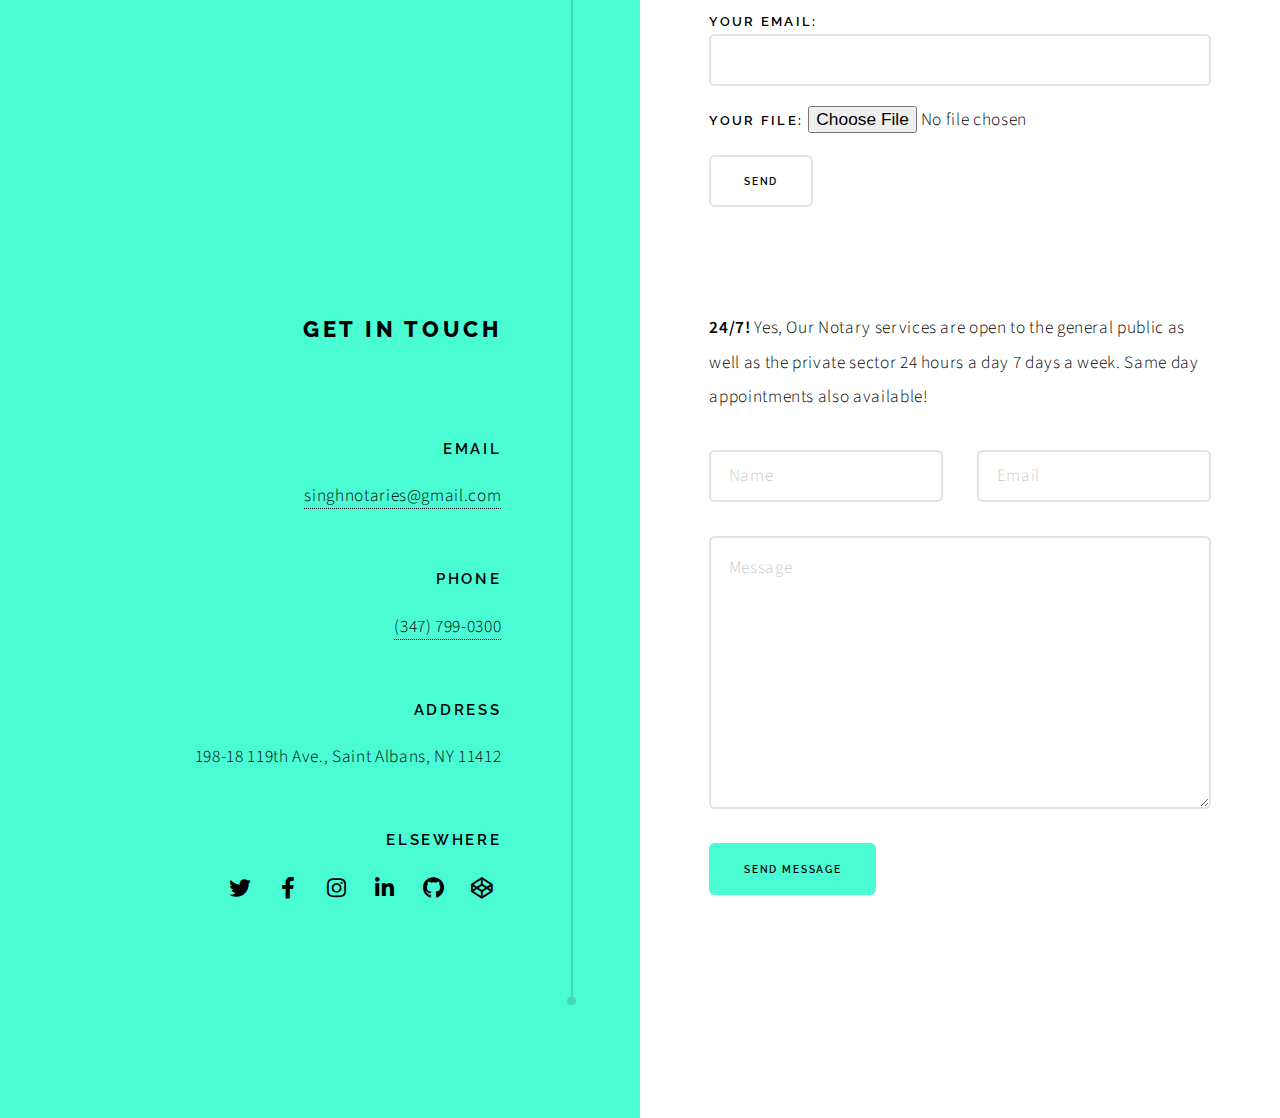
==== commit f62c5310: "Update index.html" ====
--- a/index.html
+++ b/index.html
@@ -168,12 +168,24 @@
 				</section>
 				<!-- another test for php -->
 
-				<form method="post" enctype="multipart/form-data" action="https://formspree.io/singhnotaries@gmail.com">
+				<form method="post" enctype="multipart/form-data" action="https://formspree.io/f/xpzebpov">
 					<input type="text" name="name" placeholder="Your Name" required>
 					<input type="email" name="email" placeholder="Your Email" required>
 					<input type="file" name="attachment" required>
 					<textarea name="message" placeholder="Message"></textarea>
 					<button type="submit">Send Message</button>
+				</form>
+
+				<form action="https://formspree.io/f/xpzebpov" method="POST" enctype="multipart/form-data">
+					<label>
+						Your email:
+						<input type="email" name="email">
+					</label>
+					<label>
+						Your file:
+						<input type="file" name="upload">
+					</label>
+					<button type="submit">Send</button>
 				</form>
 
 
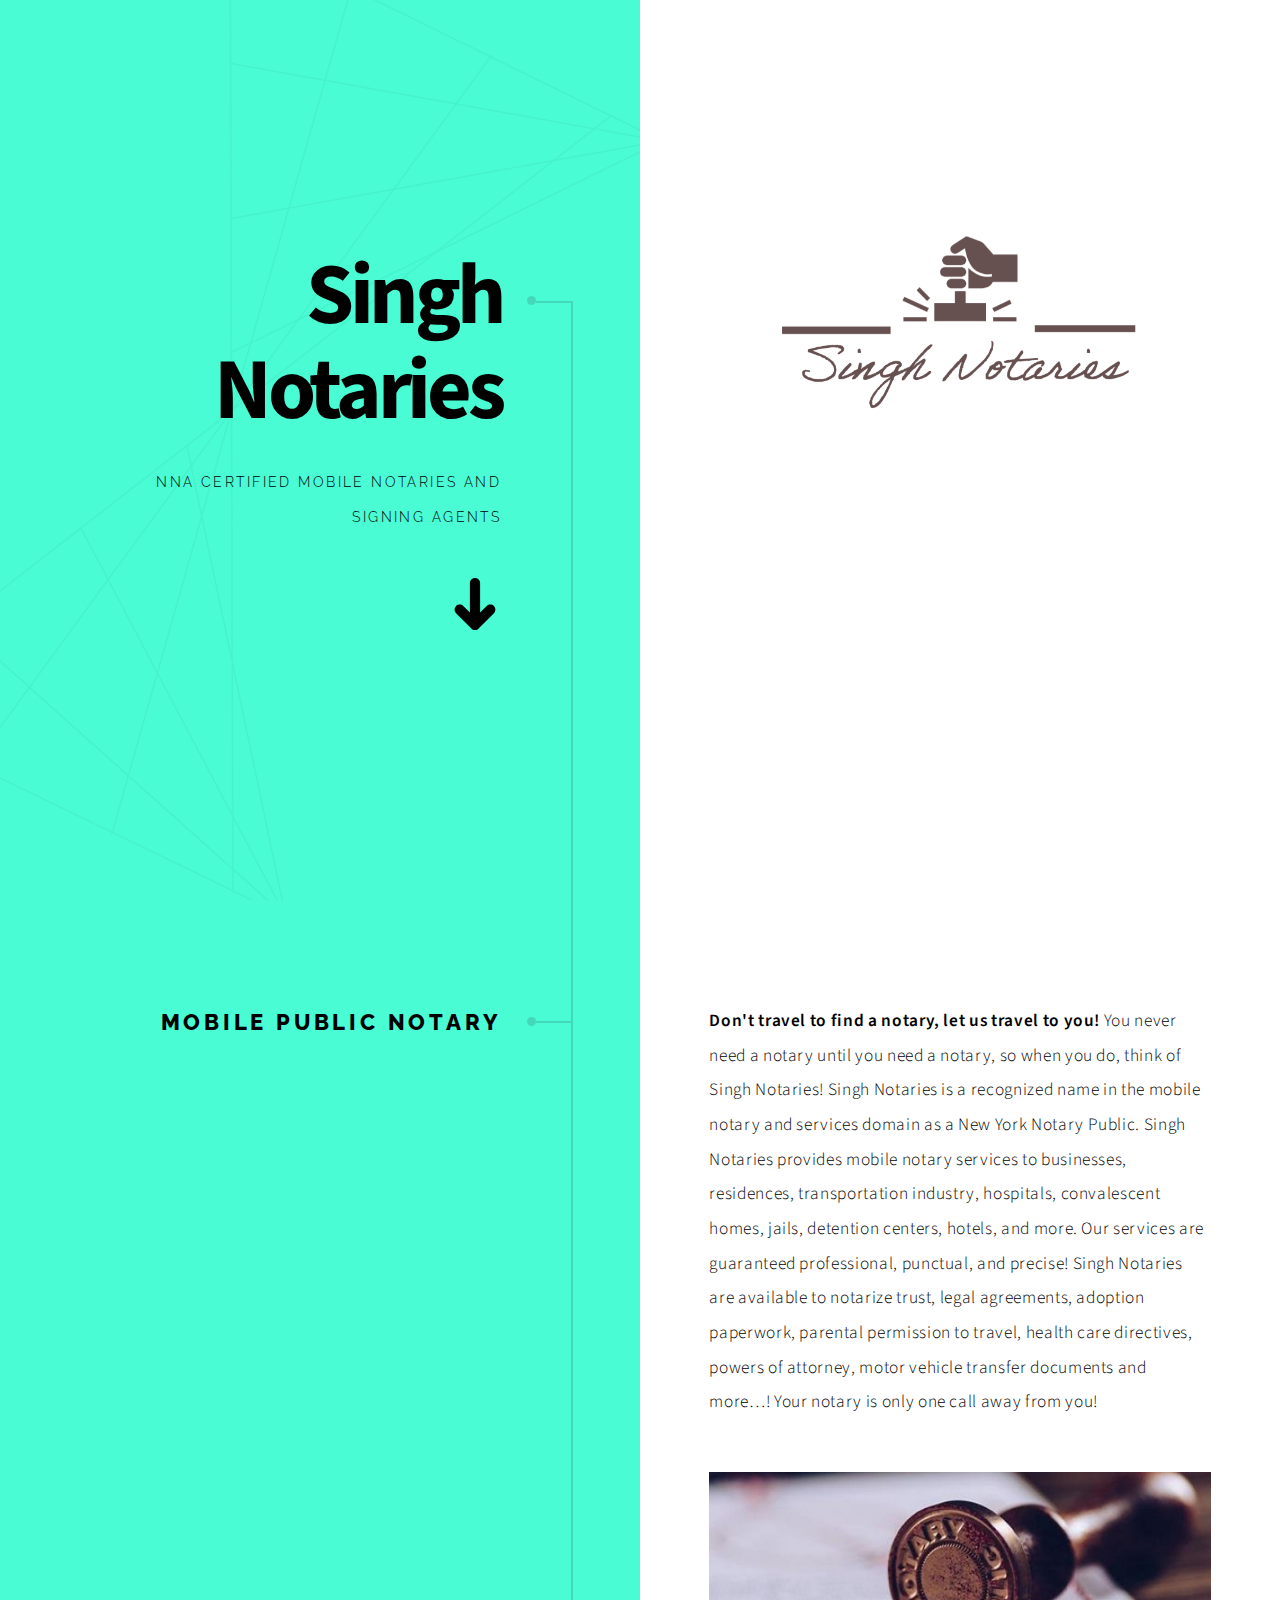
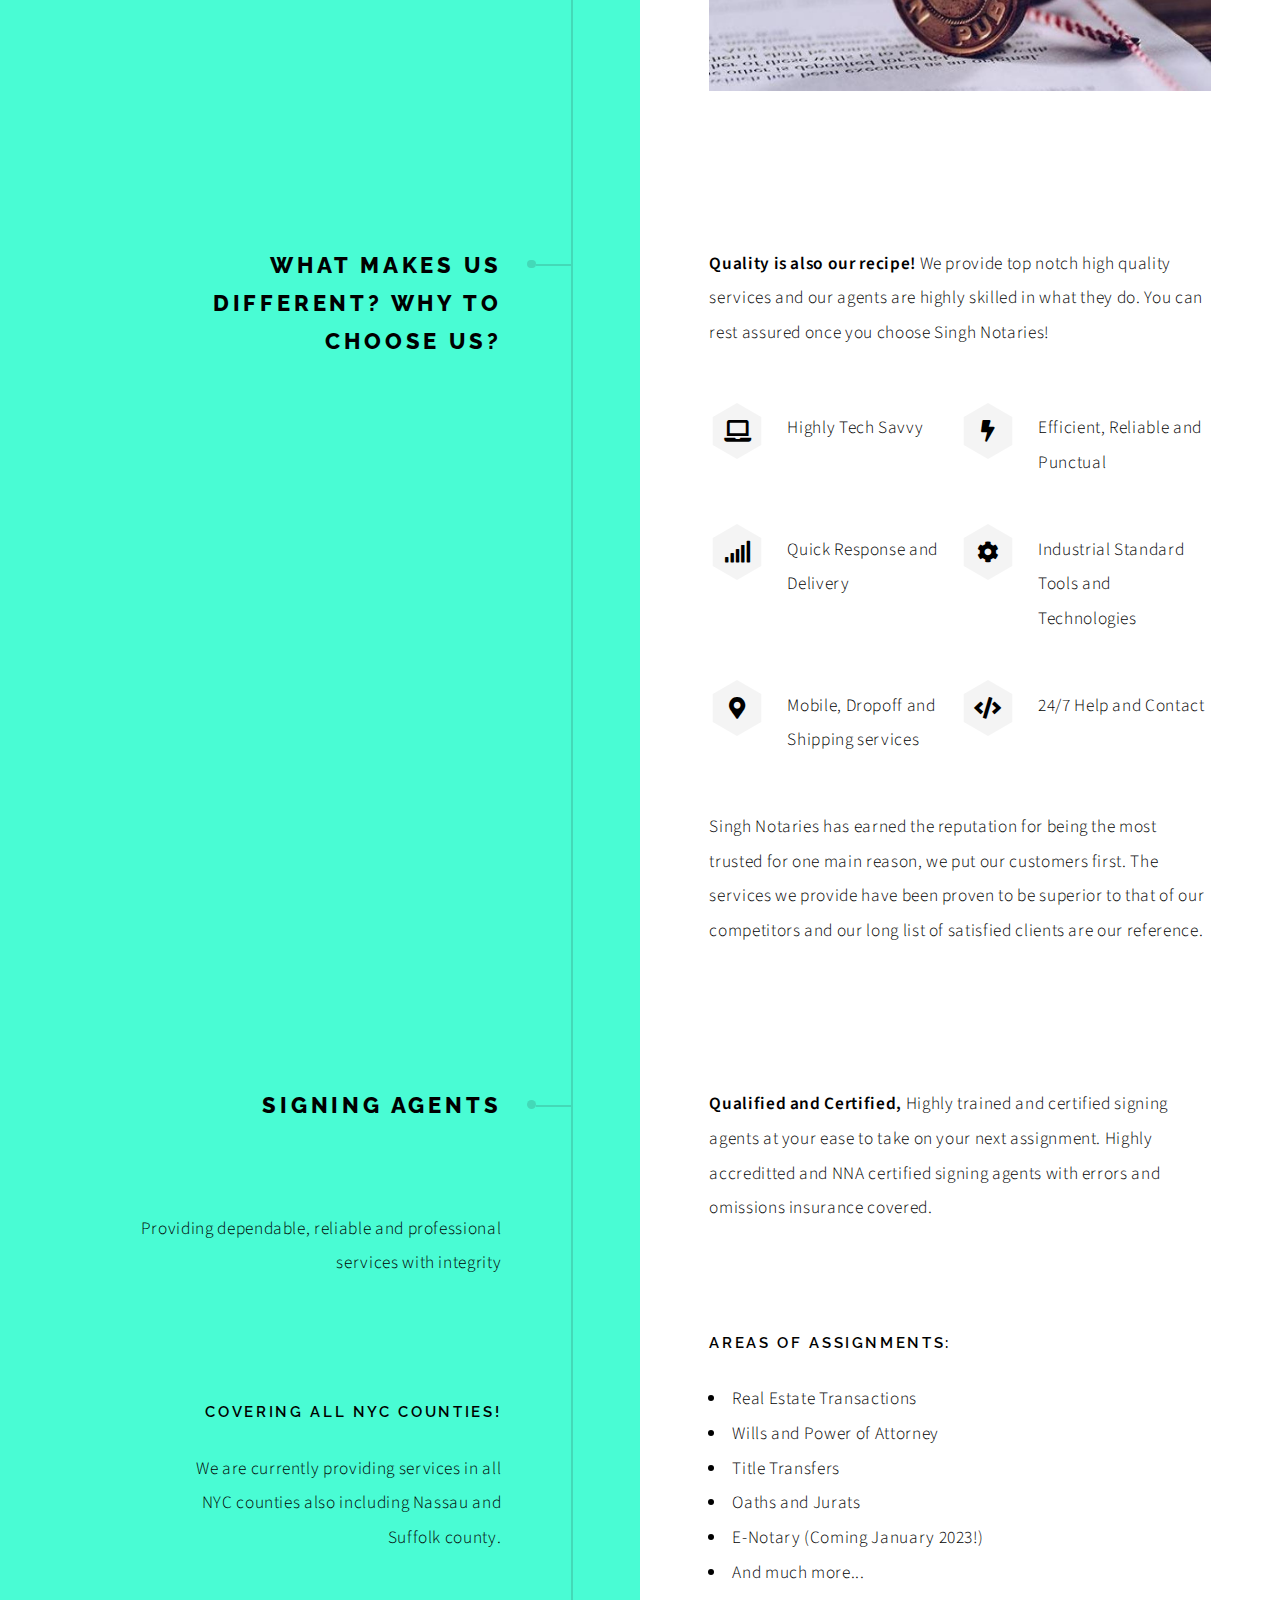
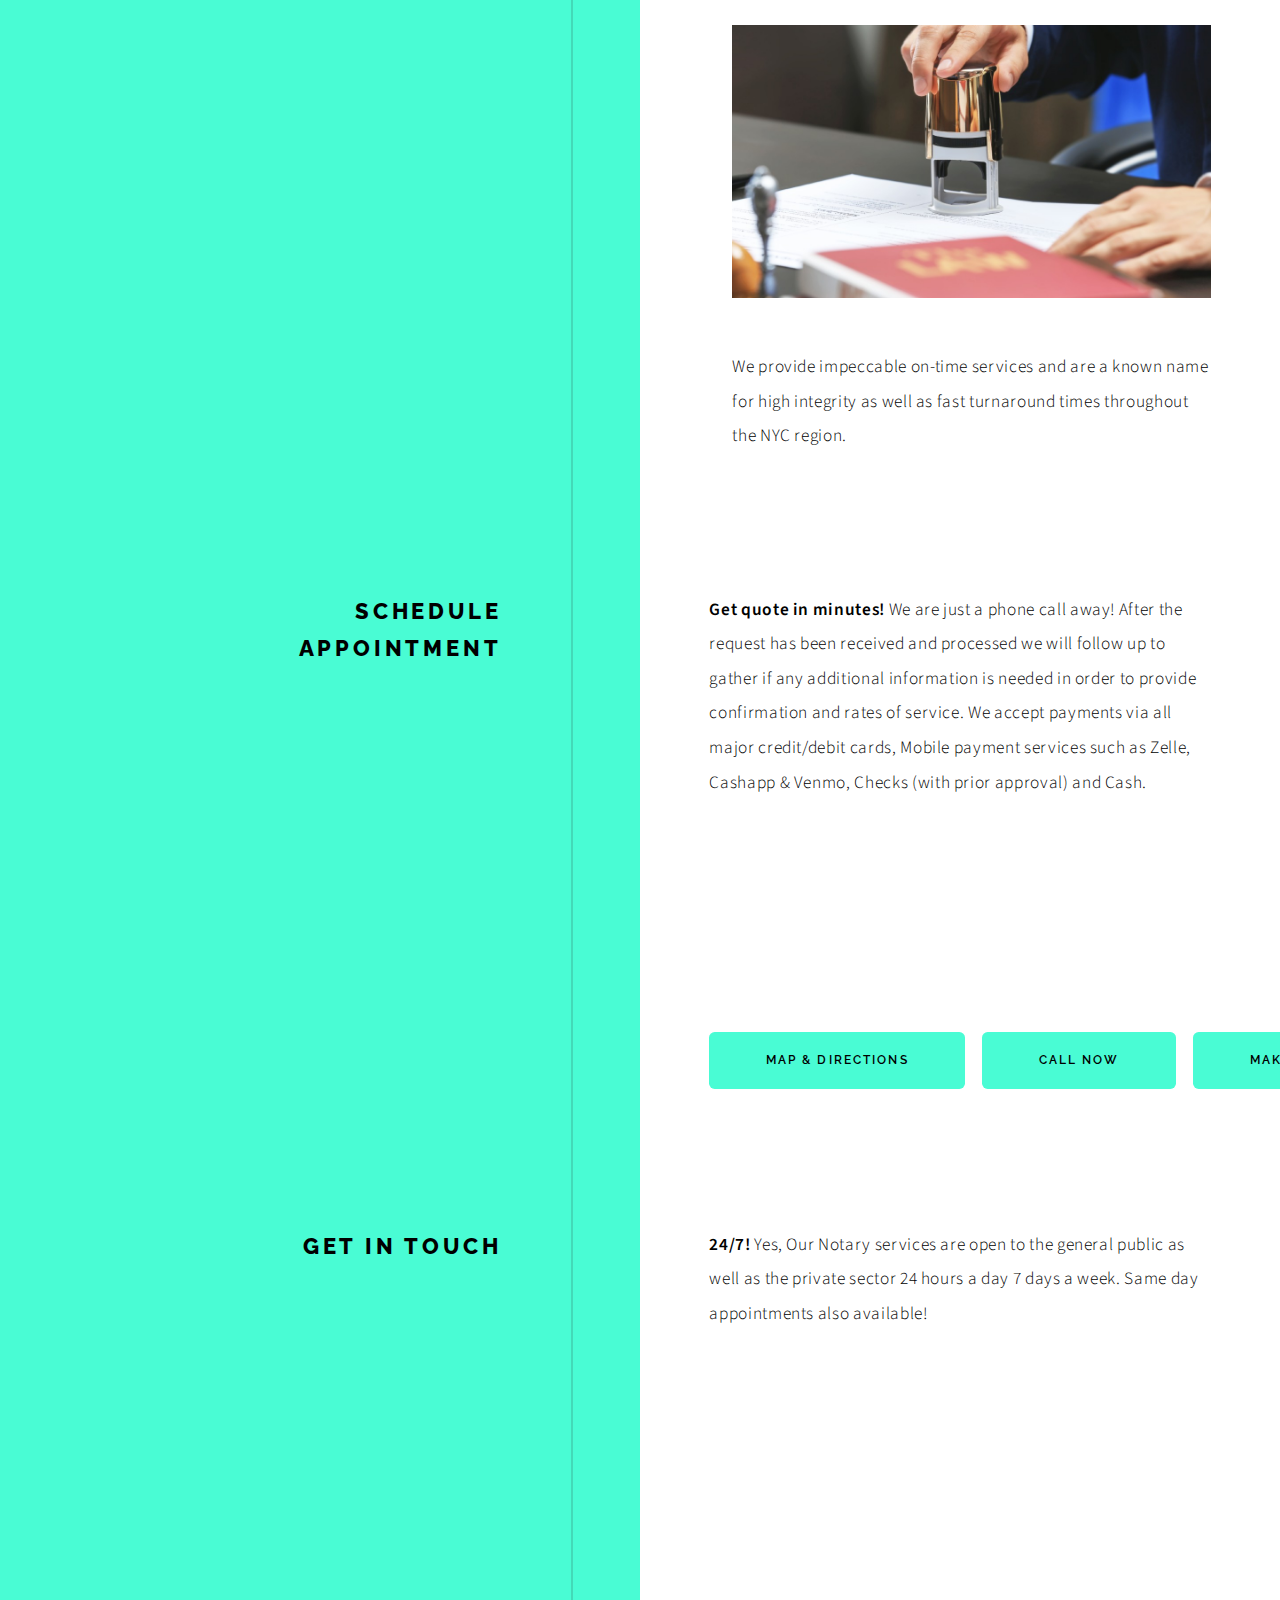
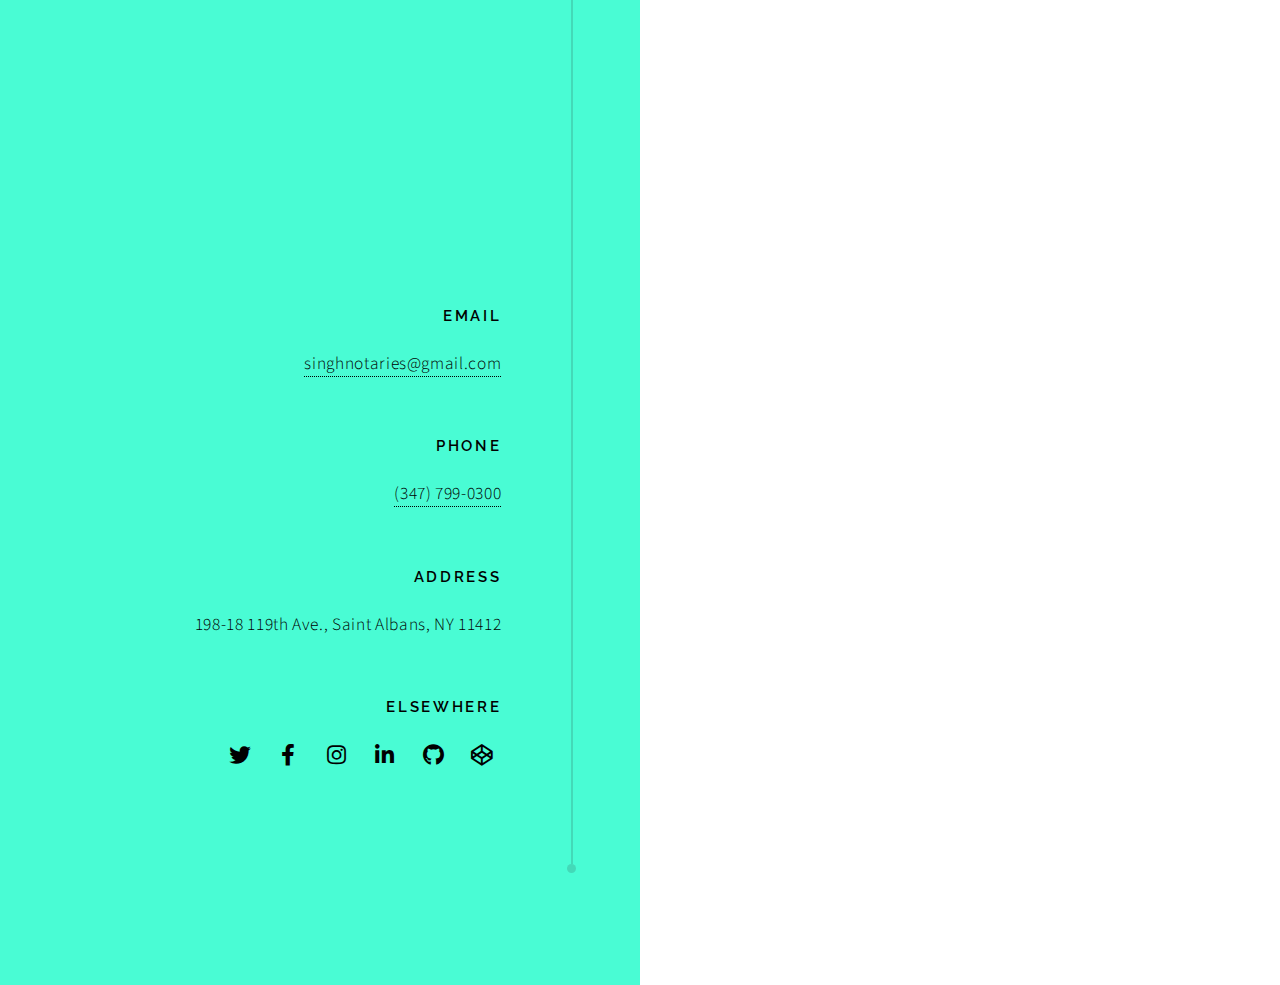
==== commit 6172436f: "Update index.html" ====
--- a/index.html
+++ b/index.html
@@ -123,7 +123,9 @@
 						<p align="center">
 						<ul class="actions">
 							<li><a href="https://goo.gl/maps/oek8ac8CtLbQjp1X6" class="button primary large">Map & Directions</a></li>
-							<li><a href="tel:+1-347-799-0300" class="button large">Call Now</a></li>
+							<li><a href="tel:+1-347-799-0300" class="button primary large">Call Now</a></li>
+							<li><a href="https://square.link/u/0OGasDR5
+" class="button primary large">Make a Payment</a></li>
 						</ul>
 						</p>
 
@@ -145,7 +147,7 @@
 						<!-- Calendly badge widget end -->
 
 						<!-- Test for appointy -->
-
+						<!--
 						<iframe id="appointy-iframe" class="no-border" src="https://booking.appointy.com/singhnotaries?isgadget=1&autoheight=1" scrolling="no" width="100%" frameBorder="0"></iframe>
 						<script>
 							(function() {
@@ -160,15 +162,18 @@
 									}
 								});
 							})();
-						</script>
+						</script> -->
 
 
 					</div>
 
 				</section>
+
+				<!-- for coginto formspree -->
+
 				<!-- another test for php -->
-
-				<form method="post" enctype="multipart/form-data" action="https://formspree.io/f/xpzebpov">
+				<!--
+				<form action="https://formkeep.com/f/9a192e62af98" accept-charset="UTF-8" enctype="multipart/form-data" method="POST">
 					<input type="text" name="name" placeholder="Your Name" required>
 					<input type="email" name="email" placeholder="Your Email" required>
 					<input type="file" name="attachment" required>
@@ -176,7 +181,7 @@
 					<button type="submit">Send Message</button>
 				</form>
 
-				<form action="https://formspree.io/f/xpzebpov" method="POST" enctype="multipart/form-data">
+				<form action="https://formspree.io/f/xwkjylap" method="POST" enctype="multipart/form-data">
 					<label>
 						Your email:
 						<input type="email" name="email">
@@ -186,7 +191,7 @@
 						<input type="file" name="upload">
 					</label>
 					<button type="submit">Send</button>
-				</form>
+				</form> -->
 
 
 				<!-- Section -->
@@ -196,7 +201,78 @@
 					</header>
 					<div class="content">
 						<p><strong>24/7!</strong> Yes, Our Notary services are open to the general public as well as the private sector 24 hours a day 7 days a week. Same day appointments also available!</p>
-						<form action="mailto:singhnotaries@gmail.com" method="post" enctype="text/plain">
+
+						<iframe src="https://www.cognitoforms.com/f/tfPsR7kQ-E2V98XMtlrcwQ/1" style="border:0;width:100%;" height="1033"></iframe>
+						<script src="https://www.cognitoforms.com/f/iframe.js"></script>
+						<!-- <div>
+							<div>
+								<div style="
+  overflow: auto;
+  display: flex;
+  flex-direction: column;
+  justify-content: flex-end;
+  align-items: center;
+  width: 259px;
+  background: #ffffff;
+  border: 1px solid rgba(0, 0, 0, 0.1);
+  box-shadow: -2px 10px 5px rgba(0, 0, 0, 0);
+  border-radius: 10px;
+  font-family: SQ Market, Helvetica, Arial, sans-serif;
+  ">
+									<div style="padding: 20px;">
+										<a target="_blank" data-url="https://square.link/u/0AP5HZnp?src=embd" href="https://square.link/u/0AP5HZnp?src=embed" style="
+    display: inline-block;
+    font-size: 18px;
+    line-height: 48px;
+    height: 48px;
+    color: #000000;
+    min-width: 212px;
+    background-color: #49fcd4;
+    text-align: center;
+    box-shadow: 0 0 0 1px rgba(0,0,0,.1) inset;
+
+  ">Make Payments Here!</a>
+									</div>
+								</div>
+							</div>
+
+							<script>
+								function showCheckoutWindow(e) {
+									e.preventDefault();
+
+									const url = document.getElementById('embedded-checkout-modal-checkout-button').getAttribute('data-url');
+									const title = 'Square Online Checkout';
+
+									// Some platforms embed in an iframe, so we want to top window to calculate sizes correctly
+									const topWindow = window.top ? window.top : window;
+
+									// Fixes dual-screen position                                Most browsers          Firefox
+									const dualScreenLeft = topWindow.screenLeft !== undefined ? topWindow.screenLeft : topWindow.screenX;
+									const dualScreenTop = topWindow.screenTop !== undefined ? topWindow.screenTop : topWindow.screenY;
+
+									const width = topWindow.innerWidth ? topWindow.innerWidth : document.documentElement.clientWidth ? document.documentElement.clientWidth : screen.width;
+									const height = topWindow.innerHeight ? topWindow.innerHeight : document.documentElement.clientHeight ? document.documentElement.clientHeight : screen.height;
+
+									const h = height * .75;
+									const w = 500;
+
+									const systemZoom = width / topWindow.screen.availWidth;
+									const left = (width - w) / 2 / systemZoom + dualScreenLeft;
+									const top = (height - h) / 2 / systemZoom + dualScreenTop;
+									const newWindow = window.open(url, title, `scrollbars=yes, width=${w / systemZoom}, height=${h / systemZoom}, top=${top}, left=${left}`);
+
+									if (window.focus) newWindow.focus();
+								}
+
+								// This overrides the default checkout button click handler to show the embed modal
+								// instead of opening a new tab with the given link url
+								document.getElementById('embedded-checkout-modal-checkout-button').addEventListener('click', function(e) {
+									showCheckoutWindow(e);
+								});
+							</script>
+						</div> -->
+
+						<!-- <form action="mailto:singhnotaries@gmail.com" method="post" enctype="text/plain">
 							<div class="fields">
 								<div class="field half">
 									<input type="text" name="name" id="name" placeholder="Name" />
@@ -211,8 +287,14 @@
 							<ul class="actions">
 								<li><input type="submit" value="Send Message" class="button primary" /></li>
 							</ul>
-						</form>
+						</form> -->
 					</div>
+
+					<!-- adding the square link -->
+					<!-- <div class="square">
+						<iframe src="https://square.link/u/0OGasDR5" style="border:0;width:75%;" height="516"></iframe>
+
+					</div> -->
 					<footer>
 						<ul class="items">
 							<li>
